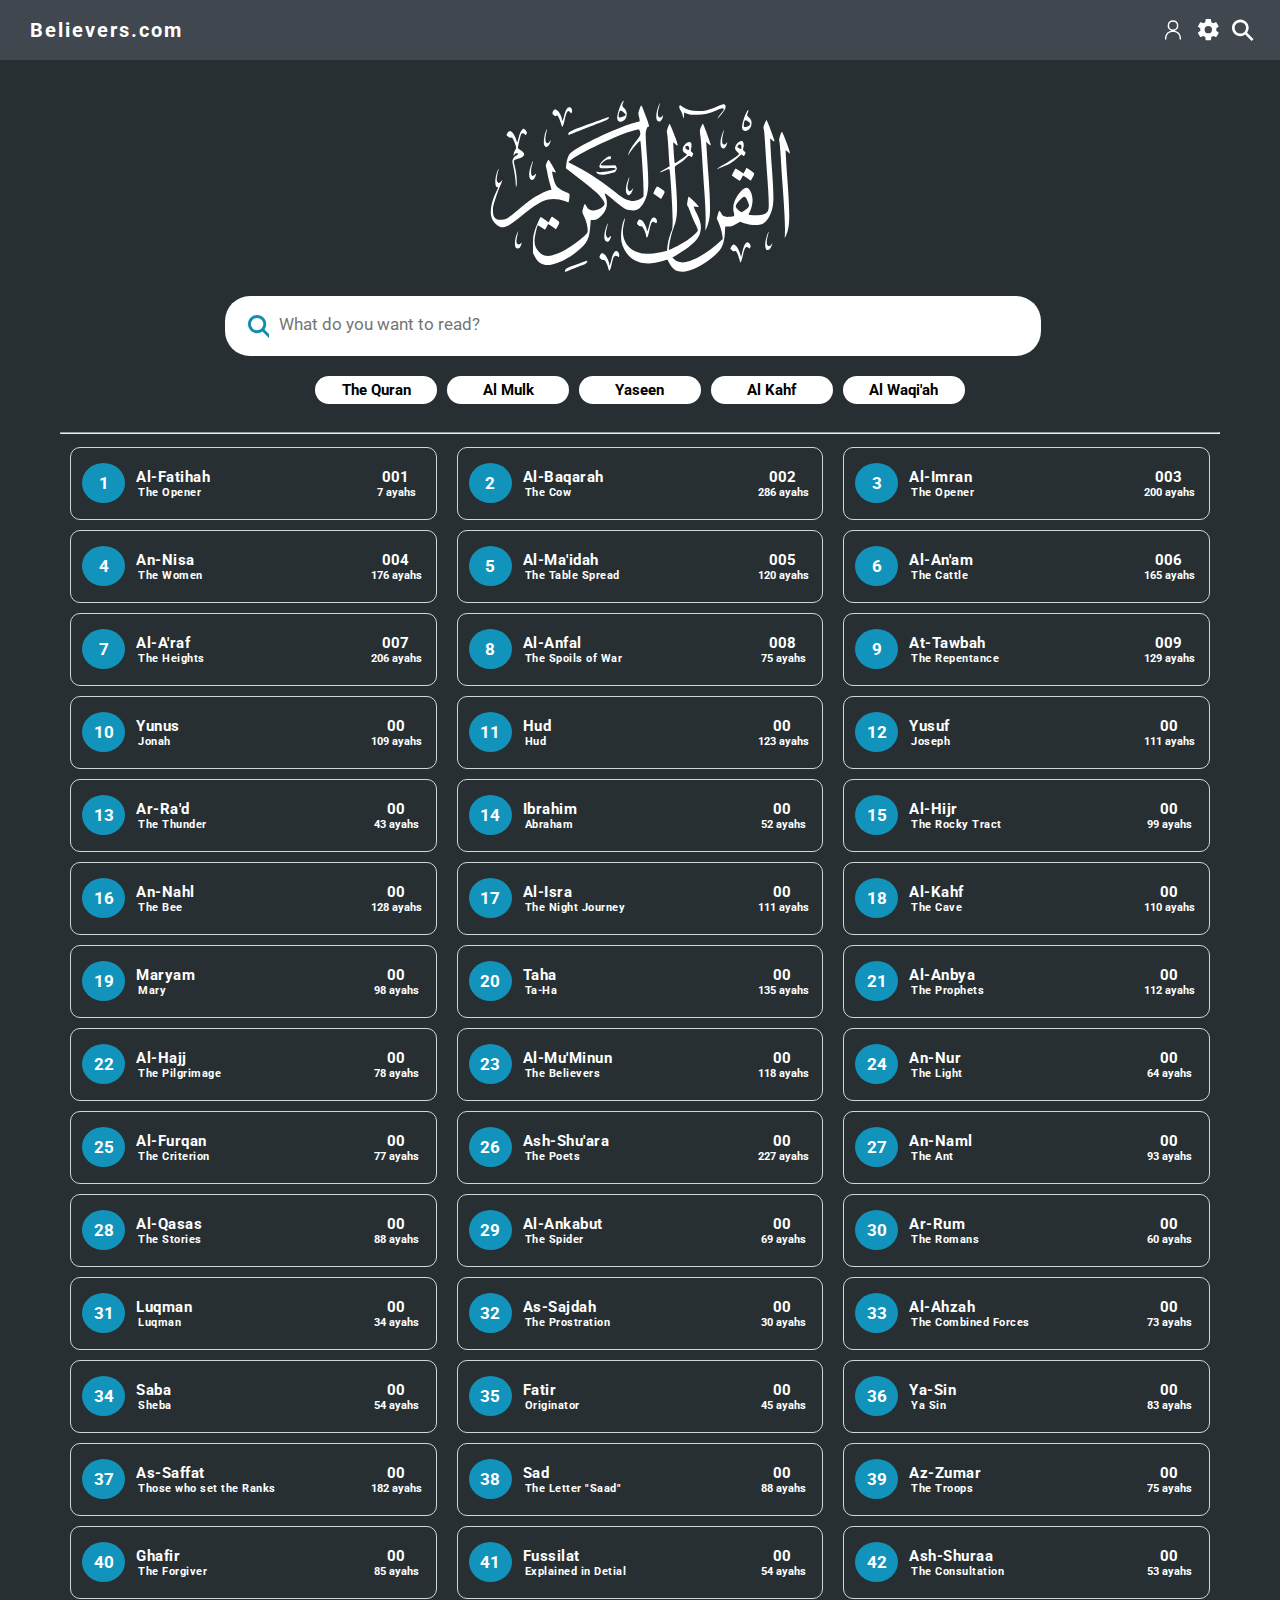
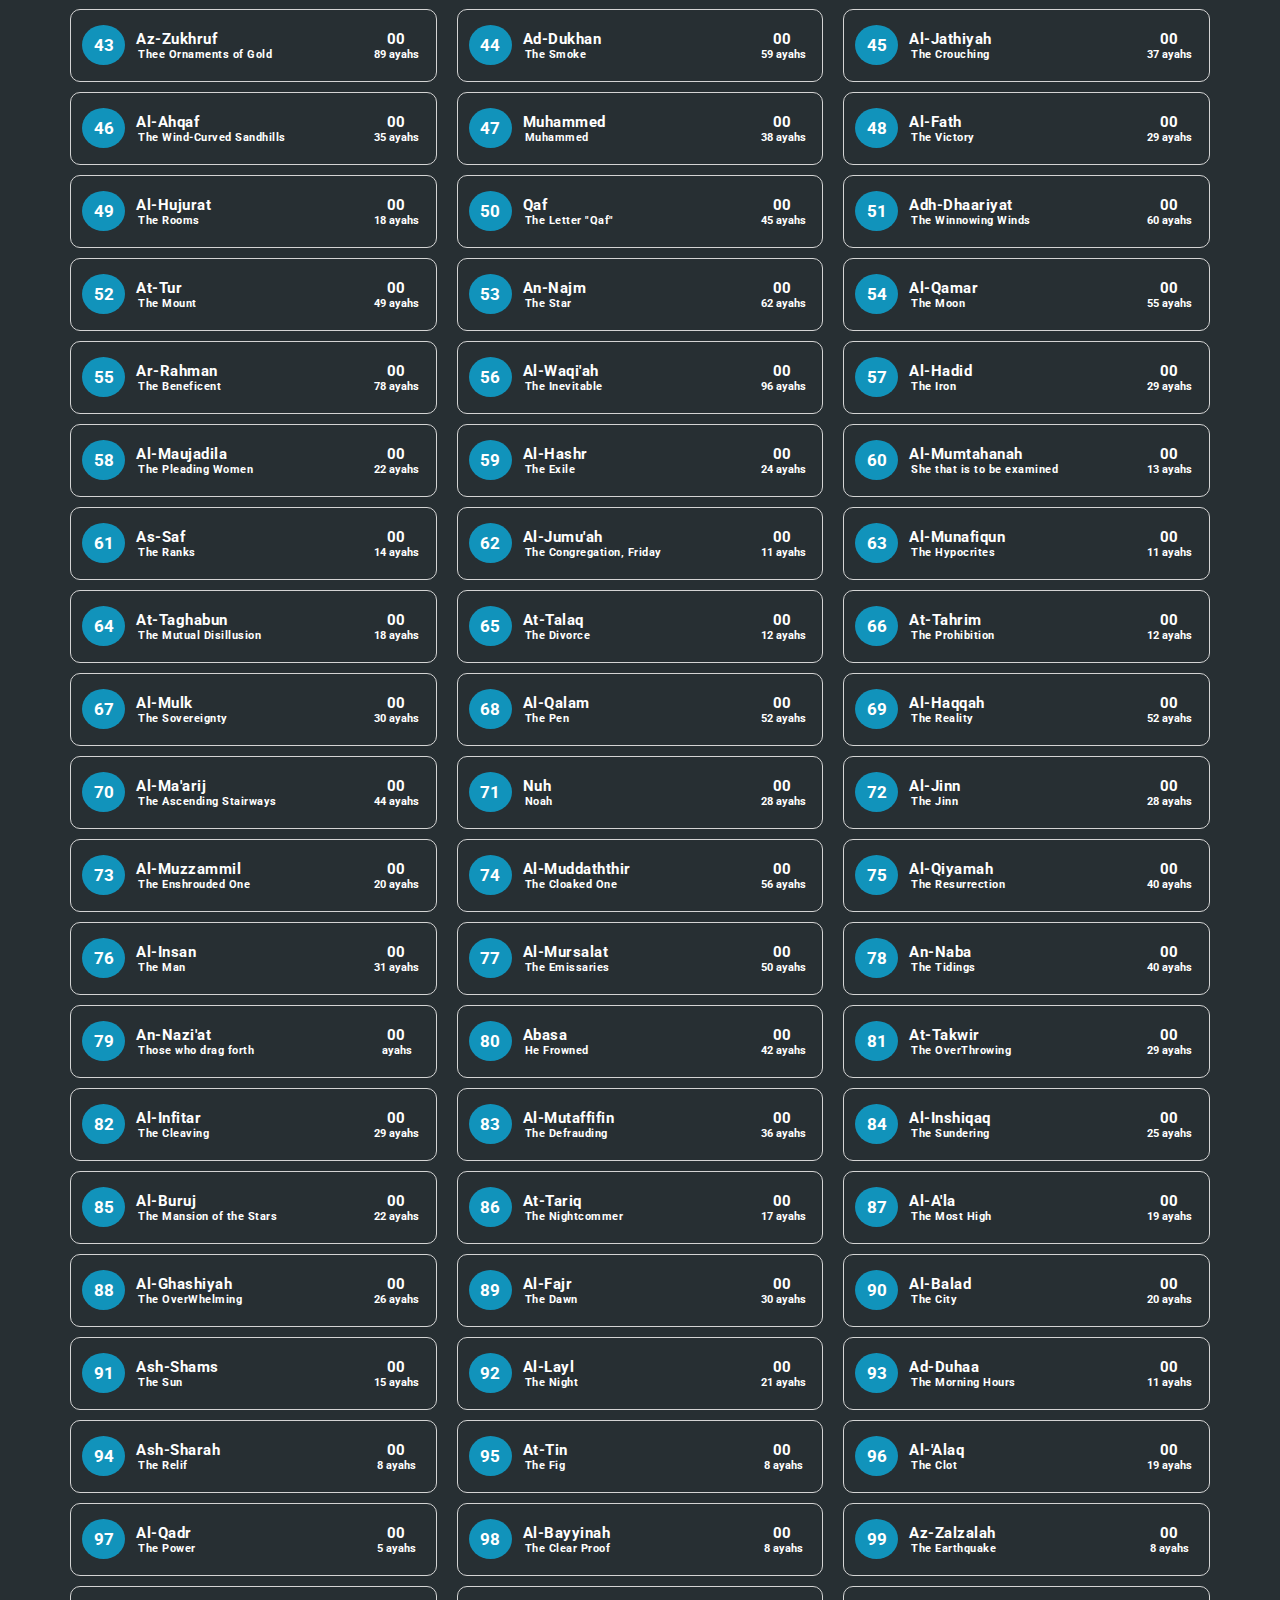
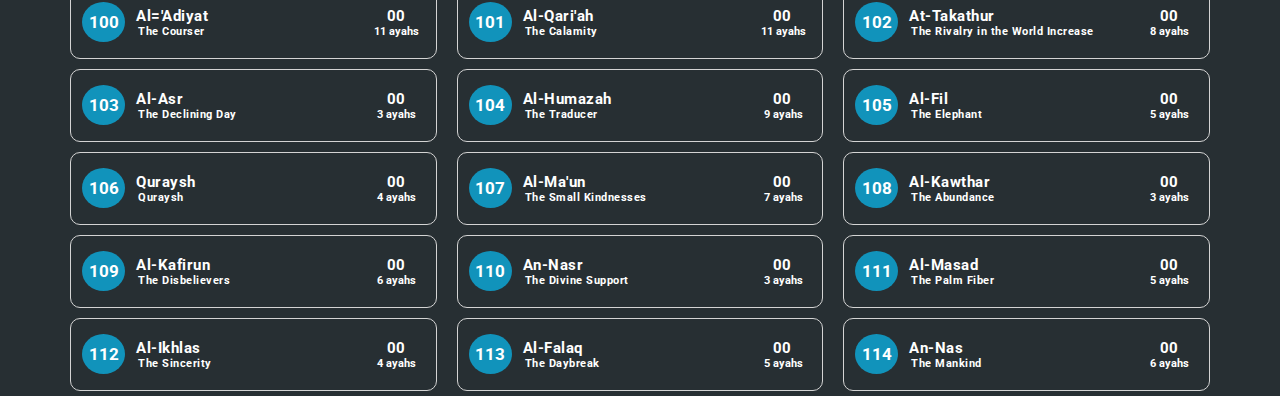
==== index.html @ 075e1e89 "as" ====
<!DOCTYPE html>
<html lang="en">
<head>
    <meta charset="UTF-8">
    <meta name="viewport" content="width=device-width, initial-scale=1.0">
    <title>Quran</title>
    <link rel="preconnect" href="https://fonts.googleapis.com">
<link rel="preconnect" href="https://fonts.gstatic.com" crossorigin>
<link href="https://fonts.googleapis.com/css2?family=Roboto:wght@400;700;900&display=swap" rel="stylesheet">
    <link rel="stylesheet" href="/css/style.css">
    <link rel="stylesheet" href="/css/responsive.css">
    <link rel="stylesheet" href="/css/hover.css">
</head>
<body>
    <div>
        <head>
            <div class="header-main">
                <div class="header-logo">
                    Believers.com
                </div>
                <div class="header-icons">   
                    <svg width="22" height="22" viewBox="0 0 15 15" fill="none" xmlns="http://www.w3.org/2000/svg"><path d="M7.5.875a3.625 3.625 0 0 0-1.006 7.109c-1.194.145-2.218.567-2.99 1.328-.982.967-1.479 2.408-1.479 4.288a.475.475 0 1 0 .95 0c0-1.72.453-2.88 1.196-3.612.744-.733 1.856-1.113 3.329-1.113s2.585.38 3.33 1.113c.742.733 1.195 1.892 1.195 3.612a.475.475 0 1 0 .95 0c0-1.88-.497-3.32-1.48-4.288-.77-.76-1.795-1.183-2.989-1.328A3.627 3.627 0 0 0 7.5.875ZM4.825 4.5a2.675 2.675 0 1 1 5.35 0 2.675 2.675 0 0 1-5.35 0Z" fill="currentColor" fill-rule="evenodd" clip-rule="evenodd"></path></svg>

                    <svg width="22" height="22" viewBox="0 0 24 24" fill="currentColor" xmlns="http://www.w3.org/2000/svg"><path d="M12.32 7.582a4.044 4.044 0 1 0 4.044 4.043 4.056 4.056 0 0 0-4.043-4.043Zm8.73 4.043c-.002.378-.03.755-.082 1.13l2.46 1.926a.586.586 0 0 1 .134.747l-2.328 4.02a.588.588 0 0 1-.715.248l-2.894-1.162a8.923 8.923 0 0 1-1.962 1.146l-.433 3.072a.603.603 0 0 1-.581.498H9.993a.607.607 0 0 1-.582-.482l-.433-3.072a8.556 8.556 0 0 1-1.962-1.147l-2.893 1.163a.589.589 0 0 1-.715-.249L1.08 15.445a.586.586 0 0 1 .133-.748l2.46-1.926a8.823 8.823 0 0 1-.082-1.146c.002-.378.03-.755.083-1.13L1.213 8.57a.586.586 0 0 1-.133-.747l2.328-4.02a.588.588 0 0 1 .715-.248l2.893 1.162A8.924 8.924 0 0 1 8.978 3.57L9.411.498A.603.603 0 0 1 9.993 0h4.656a.607.607 0 0 1 .582.482l.432 3.072A8.557 8.557 0 0 1 17.628 4.7l2.89-1.163a.588.588 0 0 1 .716.249l2.328 4.019a.586.586 0 0 1-.133.747l-2.461 1.927c.052.38.08.762.083 1.145Z"></path></svg>

                   

                    <svg width="22" height="23" viewBox="0 0 24 24" fill="currentColor" xmlns="http://www.w3.org/2000/svg"><path d="m23.5 21.466-7.01-7.01a9.066 9.066 0 0 0 1.736-5.343C18.226 4.088 14.138 0 9.113 0 4.088 0 0 4.088 0 9.113c0 5.025 4.088 9.113 9.113 9.113a9.066 9.066 0 0 0 5.343-1.735l7.01 7.009 2.034-2.034ZM9.113 15.348a6.236 6.236 0 1 1 6.235-6.235 6.243 6.243 0 0 1-6.235 6.235Z"></path></svg>
                    <img src="/assets/settings.png" alt="">
                    <img src="/assets/globe.png" alt="">
                </div>
            </div>
        </head>
        <main class="logo">
            <div>
                <svg class="logo-image" xmlns="http://www.w3.org/2000/svg" viewBox="0 0 513 294">
                    <path d="M128 293.2c0-.6.5-2.2 1.1-3.4.8-1.9 4.4-3.6 18.7-8.6 9.7-3.4 18-6.2 18.4-6.2.4 0 .3 1.1-.4 2.5-.7 1.6-2.7 3-6 4.1-3.9 1.3-21.2 8.1-30.5 12.1-.7.3-1.3 0-1.3-.5zm194.1-.2c-6-1.4-11.3-6.1-14.9-13-1.9-3.6-3.5-6.6-3.7-6.8-.2-.2-3.9.8-8.4 2.2-24.1 7.6-44.5 4.5-57.4-8.7-5.9-6-11.1-15.6-12.8-23.8-2.1-9.9.5-31.6 4.7-38.9l1.5-2.5-.5 3c-.3 1.7-1.3 6.4-2.2 10.5-4.6 21.4 5.3 39.1 25.7 46 5.6 1.9 8 2.2 18.9 1.8 8.8-.3 15.1-1.2 21.1-2.8l8.6-2.3.7-6.7c.6-7.2 4.6-22.2 7.2-27.2 1.2-2.3 1.6-6.7 1.7-18.7.2-16-4.1-84.2-5.4-86.2-.5-.8-3-.2-8.4 2-4.2 1.8-7.9 3-8.2 2.8-.2-.3 3.5-2.7 8.2-5.3l8.7-4.9-.6-6.5c-.3-3.6-1-15-1.6-25.5-.6-10.4-1.5-21.1-2.1-23.6-.9-3.8-.7-5.4 1.2-10.5 1.2-3.2 2.5-6.3 2.9-6.7.7-.8 12.6 29 13.7 34.4.7 3.8-.8 3.7-4.2-.2-1.4-1.7-2.8-3-3-2.8-.7.8 1.9 35.9 2.7 35.9 1.3 0 11.6-6.7 16.6-10.8l4.3-3.5-3-2.5c-4.5-3.5-5.4-5.6-4.1-9.7 1.4-4.2 7.2-9.5 10.6-9.5 3.7 0 4.9 3.5 3.5 10.1-1.2 5.2-1.1 5.5 1.3 7.4 2.4 1.9 2.4 2.1.9 5.2s-1.6 3.2-3.9 1.6c-2.3-1.5-2.6-1.4-8.3 4-3.3 3-8.7 7.1-12 9.2-3.6 2.1-6.1 4.3-6.1 5.3 0 .9.9 13.9 2 28.7 3.2 44.3 2.5 58.8-3.5 73.8-3.3 8.5-7.1 23.4-8 32l-.7 6.9 2.4-.7c4.4-1.4 20.3-9.7 27.1-14.3 7.3-4.8 18.1-14.3 19.8-17.3.7-1.4-.2-4.1-4-11.7-2.7-5.4-6.4-14.1-8.2-19.3-1.8-5.2-3.9-10.2-4.8-11.2-1.3-1.5-1.3-2.8-.3-8.9.7-4 1.5-7.4 1.8-7.7.6-.6 17.4 16 17.4 17.3 0 .5-2 .6-4.4.3l-4.5-.6 1.6 3.7c.8 2 3 6.7 4.8 10.3 7 13.9 7.9 23.3 3.4 35.4-3.4 9.1-19.5 23-39.2 33.9l-6.9 3.8 2.8 2.9c5.9 6.1 15.2 7.3 27.1 3.3 13.8-4.6 36.2-18.8 48.8-30.7l7.5-7.2-.6-5c-.8-7.1-3.1-14.9-6.6-22.9l-3-6.9 1.7-6.4c1-3.5 2.1-6.6 2.6-6.8.4-.3 1.7 1.2 2.9 3.5 3.1 6.1 5.7 7.4 14.1 6.8 3.9-.3 7.5-1 8.1-1.6.6-.6.6-2.2-.1-4.8-2.9-10.3-.4-21 7.4-31.8 5.3-7.4 10.3-11.6 14-11.6 5.3 0 10.5 10.7 10.5 21.6 0 6.5-2.2 15.4-4.9 19.9-1.1 2-1.9 4.1-1.6 4.6.4.5 5.4.9 11.3.9 11.5 0 16.8-1.5 20.7-6 3.1-3.4 3-12.6-.4-61-1.7-23.9-3.5-51.2-4-60.6-.4-9.3-1.3-17.9-1.9-19.1-.7-1.3-.8-3.1-.3-4.9 1.5-5 4.3-11.4 5-11.4.7 0 10.4 25 12.7 32.7 1.5 5 .5 5.5-3.3 1.7-1.4-1.4-2.8-2.3-3.1-1.9-.3.3.9 21.8 2.7 47.8 3.5 49.4 3.6 60.7.6 72.2-3.6 13.7-10.1 23-18.1 26.1-5.8 2.2-20 1.3-29.8-2l-6.9-2.4-7.6 4.1c-6 3.3-8.6 4.1-12.7 4.1h-5.1l-.6 10.1c-1.2 19.1-4.7 27.6-15.7 37.7-14.1 13-33.1 24.4-46.8 27.9-7.9 2-11.6 2.2-17.1.9zM434 189.9c5.1-3 9-7 9-9 0-3.1-3.9-12.5-5.9-14.3-2.5-2.3-4.4-1.3-11 5.9-6 6.7-7 9.4-4.4 12.8 1.7 2.3 7.2 6.7 8.3 6.7.3 0 2.1-1 4-2.1zM340.8 83.4c.4-3-2.1-5.8-4.6-5-2.8.9-2.8 4.1 0 6 2.7 1.9 4.2 1.6 4.6-1zM202.3 288.1c-.6-2.7-2.2-7-3.5-9.7-2-4.2-2.7-4.9-4.9-4.6-1.7.1-3.3-.6-4.9-2.3-2.3-2.5-2.3-2.6-.7-6 2.1-4.4 4.5-4.5 8.6-.5 3 3.1 7.1 12.3 7.1 16.2 0 4.1 1.6.4 3.4-7.7 1.9-8.3 4.6-13.9 7.1-14.9 3.3-1.2 6.5 2 6.5 6.7 0 3.3-1 4-3.1 2.1-2.3-2.1-5.1-1.4-6.6 1.6-.6 1.4-2.1 6.8-3.2 12-2.6 11.9-4.2 13.8-5.8 7.1z"></path><path d="M93 281.9c-7.1-1.4-12-5.5-16-13.3l-3.5-6.9v-14.1c0-11.6.5-15.5 2.3-22 2.1-7.3 9.9-25.6 10.9-25.6.8 0 11.3 7.2 11.9 8.1 1.1 1.8 2.2.8 4.3-4.1 1.4-3.3 2.6-4.8 3.4-4.4.7.4 3.8 2.5 7 4.6 6.5 4.4 6.5 4.7 2 12.5l-2.5 4.2-6.6-4.4-6.7-4.5-1.3 2.8c-.8 1.5-2 3.7-2.8 4.9l-1.4 2.2-5.7-3.9c-3.1-2.2-6-4-6.4-4-1 0-4.9 16.7-5.6 24.4-.8 8.7 1.6 15.4 7.6 21.6 7.9 8.2 17.3 8.7 33.8 1.8 12.6-5.2 33.4-19.2 44.1-29.6 4.9-4.7 5.2-5.4 5.2-9.9 0-6.3-2.3-15.2-6-23.2-1.7-3.5-3-7-3-7.7 0-2.6 3.3-13.4 4.1-13.4.4 0 1.8 1.9 3.1 4.2 2.8 5.1 5.8 6.8 11.8 6.8 8 0 19-6.7 19-11.5 0-3.1-5.1-10.6-11.7-17.2-3.2-3.2-16.8-14.3-30.2-24.7l-24.3-18.9.6-6c.9-8.4 3.6-16.4 6.5-19.4 10.5-10.4 67.3-38.4 101.6-49.9 7.2-2.4 14-4.4 15.3-4.4 2.6 0 2.8-1.4.8-8.9-1.3-4.9-1.2-5.9.4-10.7 1.1-3 2.3-6.2 2.9-7.1 1.1-2.1 1.5-1.5 9.2 19.1 5.1 13.4 5.9 17.2 3.5 16.3-1.1-.4-1.9 1-3.2 5-1.7 5.4-1.7 6.8 1.1 46.6 2.9 42.7 2.9 53 0 64.2-3.5 13.3-11 24.2-18.2 26.6-4.7 1.5-14 .5-19.7-2.2-2.5-1.1-8-5.1-12.2-8.7-15.9-13.8-22.4-18.7-22.4-16.9 0 .1.9 2.6 2 5.5 4 10.6 1.9 21.7-5.6 30.1-6.1 6.8-10.5 9.4-15.8 9.3l-4.3-.1-.7 9c-1.5 20.3-4.3 27.8-14.1 37.3-20.6 20.1-48.9 33.5-64.5 30.5zm158.6-110.4c2.7-.8 6.3-2.6 7.9-3.9l3-2.4v-14.4c-.1-15.6-4.4-79.8-5.5-81.1-1-1.2-15.7 16.1-19.4 22.8l-1.6 3 .6-3c1.1-5 7.4-15.6 14.1-23.4 6.6-7.8 7.5-10.7 5.3-16.5-.8-2.2-1.3-2.4-4.7-1.9-19.3 2.8-90.8 35.5-113 51.7-2.3 1.7-4.2 3.3-4.3 3.6 0 .3 2.6 1.8 5.8 3.4 22 10.7 48 27.3 69.7 44.6 16.4 13.1 20.2 15.4 27.5 17.4 7.1 1.9 8.6 1.9 14.6.1z"></path><path d="M234.7 161.5c-3.6-3.5-3.1-13.1 1.3-24.8 1.2-3.2 2.3-5.7 2.5-5.5.1.2-.7 4-1.8 8.6-1.5 6.3-1.8 9.2-1.1 12 1.2 4.8 4 5.4 7.1 1.6l2.3-2.9-1 3.5c-1.2 4.2-4.2 8.4-6.2 8.8-.9.2-2.3-.4-3.1-1.3zm-49.8-35c-1.5-.8-2.9-2.1-3.2-2.8-.4-1.2.2-1.3 3.1-.6 5.5 1.3 30.2-2.9 30.2-5.1 0-1.7-4.5-2.2-14.1-1.5-11.4.8-13.9.3-13.9-2.8 0-5.8 12.1-17.7 18-17.7 1.7 0 2.1.5 1.8 2.8-.3 2.3-.7 2.7-3 2.4-2.8-.3-9.5 3.5-13.2 7.7-2.6 2.9-1.2 3.3 12.4 2.9l11.4-.3 1.5 2.7c1.4 2.4 1.4 3-.1 6-1.5 3.2-2.2 3.6-10.5 5.6-10.2 2.5-16.7 2.7-20.4.7zm242.7 150.4c-.2-.8-.9-3.4-1.6-5.9-.7-2.5-2.1-6.4-3.2-8.8-1.8-3.8-2.4-4.2-4.7-3.7-2 .4-3.3 0-5-1.9l-2.3-2.5 1.9-3.3c1-1.8 2.7-3.4 3.7-3.6 3.1-.6 8.4 6.3 10.8 14.1l2.2 7.2 1.3-5.5c2.6-11.1 4.3-15.7 6.7-17.9 2-1.9 2.8-2.1 4.5-1.2 2.9 1.6 4.3 4.6 3.5 7.6-.7 2.9-1.6 3.1-3.4 1a4 4 0 0 0-3.4-1.3c-2.3.3-3.9 4.6-7 18.3-1.7 7.1-3.2 10-4 7.4zm45.6-20.7c-2.3-1.5-3.2-7.3-2.2-13.9 1-5.8 4.8-17.9 5.5-17.1.1.2-.6 4-1.8 8.4-2.3 9.6-1.8 14.9 1.5 16 1.7.5 2.7 0 4.5-2.2l2.3-2.9-1 3.5c-1.8 6.5-5.7 10.1-8.8 8.2zm-428.9-3.4c-3.1-3.9-1.9-16.9 2.3-25.3 1.3-2.7 2.2-4.1 1.8-3-.3 1.1-1.3 5.4-2.2 9.6-1.3 6.1-1.4 8.2-.4 10.3 1.3 3 3.7 3.3 6.5.9 2-1.8 2-1.7 1.3 1.2-1.1 4.7-3.4 7.5-6 7.5-1.3 0-2.8-.6-3.3-1.2zm154-11.3c-2.7-1.9-3.5-6.7-2.3-14 .9-5.3 4.8-17 5.5-16.3.2.2-.5 3.5-1.5 7.3-2.4 9.1-2.4 12.7-.1 15.6l1.9 2.4 2.6-2.4c2.9-2.7 3.3-1.7 1.2 3.4-1.9 4.4-4.6 5.9-7.3 4zm306.1-16c.5-10.8-.5-30.5-4.4-84.5-1-15.1-2.4-36.3-3-47-.6-10.7-1.6-21-2.1-22.8-.9-2.6-.6-4.5 1.1-9.7 1.2-3.6 2.5-6.7 3-7 1.2-.7 14 32.5 14 36.4 0 1-1.2.3-3.5-1.9-1.9-1.8-3.7-3.1-3.9-2.9-.3.3 1.1 23 3 50.4 4.7 66.4 4.3 80.8-2.6 95.7l-2 4.3.4-11zm-237.6 5.7c-.3-2.1-1.9-6.5-3.4-9.8-2.5-5.1-3.2-5.9-5.5-5.6-1.6.1-3.3-.6-4.8-2.2-2.1-2.3-2.2-2.5-.7-5.4 2.1-4.2 3.1-4.5 6.5-2.8 3.2 1.7 9.1 12.2 9.1 16.2 0 5.4 1.8 2.6 3.9-6.1 2.5-10.3 5-14.5 8.6-14.5 3 0 5.7 4.2 4.9 7.5-.7 2.9-1.6 3.1-3.4 1-.7-.8-2.1-1.5-3.2-1.5-2.4 0-4.1 3.9-6.3 15-2.5 12.4-4.8 15.6-5.7 8.2zm101.9-22.7c.3-10.4-.3-26.1-2.1-51.5-1.4-20.1-3.3-48.2-4.1-62.5-.9-14.3-2-28.9-2.6-32.5-.6-3.6-1-7.4-1-8.5 0-3.1 4.3-13.7 5.2-12.8 1 1 10.3 25.3 12.2 32.1.9 2.8 1.3 5.2.9 5.2-.3 0-2.1-1.5-4-3.2l-3.5-3.3.7 12c.4 6.6 1.8 27.8 3.3 47 3.3 45 3.4 66.1.5 76.7-1.2 4.3-3 9.7-4.1 12l-1.9 4.3.5-15zm-352.1 8.1C11 214.5 5.3 208.5 2.9 202c-3.9-10.3-.7-28.5 8.1-45.9 3.5-7 3.5-7.1 1.5-7.1-2.3 0-3.5-3.4-3.5-9.8 0-5.8 2.9-17.2 5.1-20.2.9-1.2 1-1.1.4.5-2 6-3.5 15.8-2.7 18.8 1.1 4.3 4.2 4.7 7.2 1l2.2-2.8-.7 3c-.4 1.7-1.6 4.5-2.6 6.3-1.1 1.9-4.4 10.7-7.4 19.6C5.8 179.2 5 182.8 5 188.9c0 12.3 4.3 16.8 15 15.8 8-.7 12.1-3.1 26.7-15.8 7-6.1 16.6-13.8 21.3-17.2 10.1-7.4 27.4-16.4 33-17.3 2.2-.4 4-.9 4-1.3 0-.3-1.3-5.1-2.9-10.6-1.6-5.5-3.4-13.4-4-17.5-.7-4.1-1.7-8.7-2.2-10.1-.8-2.1-.6-3.7 1.1-7.8 1.3-2.8 2.5-5.1 2.9-5.1 1.1 0 13.4 21 12.8 21.7-.4.3-1.9.1-3.3-.6-1.5-.6-2.9-1-3.1-.7-.6.6 2.3 13.1 4.4 19.1.8 2.2 2.6 5.2 4.1 6.8 3.1 3.3 11.1 7.9 16.4 9.7 2.1.6 4.2 1.8 4.6 2.6.7 1.3-.5 13.1-1.4 14.2-.1.2-3.2-.8-6.8-2.2-8.8-3.5-19.9-4.4-28.3-2.3-12.8 3.3-22.4 9.3-46.7 28.9-21.9 17.7-27.6 20.4-36 17.4zm269.3-52.2-6.7-4.6 2.8-6.2c1.6-3.3 3.4-6 4-5.8.7.1 3.9 2.1 7.2 4.3 5 3.4 5.8 4.4 5.2 6.2-.6 1.9-5.3 10.7-5.7 10.7-.1 0-3.2-2.1-6.8-4.6z"></path><path d="M43.8 140.5c-.3-5.5-1.8-15.9-3.3-23.2-2.7-13-2.8-13.1-.9-17 1.2-2.4 3.2-4.4 5.7-5.6 4-2 4.1-3.7.2-3.7-1.4 0-2.9.9-3.5 2.1-.7 1.1-1.4 1.9-1.6 1.6-.9-.9 1.6-8.5 3.2-10.2 1.9-1.9 1.2-5.6-2.7-14.4-2.5-5.6-3.1-6.3-5.2-5.7-1.6.4-3.1-.2-5-2l-2.8-2.6 1.9-3.1c1-1.8 2.7-3.3 3.9-3.5 3.2-.5 8.7 6.7 10.8 13.9.9 3.4 1.9 5.9 2.1 5.6.3-.2 1.4-4.2 2.5-8.8C51 55.7 54.8 49 57.4 49c1.9 0 5.6 4.4 5.6 6.6 0 1-.5 2.6-1 3.4-.9 1.3-1.2 1.3-2.4-.2-1.4-1.9-5.1-2.4-6.1-.9-1.4 2.4-6.4 24.6-5.6 24.9 2.1.7 9.1 6.3 10 8 1.9 3.5-1.8 7.6-8.5 9.4-9.8 2.8-9.7 2.7-6.8 13.8 2.8 10.6 4.2 27.5 2.7 33-.8 3-1 2.2-1.5-6.5zm378.1-5.3c-1.9-1.5-4.6-3.4-6-4.3l-2.4-1.6 2.9-6.2c1.6-3.3 3.3-6.1 3.6-6.1.4 0 3.5 2 7.1 4.5l6.4 4.4 2.6-5 2.5-5 6.5 4.3c3.5 2.4 6.5 5 6.7 5.8.1.8-1.1 3.8-2.8 6.7l-3 5.2-6.6-4.5c-3.6-2.6-6.7-4.5-6.8-4.3-.2.2-1.3 2.3-2.5 4.7-1.2 2.3-2.7 4.2-3.4 4.1-.6 0-2.8-1.2-4.8-2.7zm-353.3-.4c-2.9-4.2-1.9-14.1 2.6-25.6 2.8-7.1 3.2-6.1.7 1.8-2.4 7.8-2.3 16.7.3 18.4 1.3.8 2.3.5 4.3-1.4 2.9-2.7 2.9-2.6 1.4 2.1-2.3 6.8-6.4 8.9-9.3 4.7zm319.9-17.5c.6-.6 6.4-4.2 13-8C413 102.5 426 93.5 426 92.2c0-.3-1.6-2-3.5-3.8-4.1-3.7-4.5-7-1.5-11.9 2.6-4.2 8.4-7.4 10.8-5.9 2 1.3 2.7 6.8 1.4 11.6-.8 2.9-.6 3.6 1.6 5.4 2.4 2 2.5 2.3 1.3 5.3-1.5 3.5-2.3 3.8-4.1 1.6-.7-.8-1.5-1.5-1.9-1.5-.4 0-3.4 2.6-6.7 5.8-3.3 3.1-8.5 7.2-11.6 9-7.8 4.6-25.9 11.9-23.3 9.5zM430 80.5c0-4-1.7-5.2-4.9-3.5-2.9 1.5-2.6 3.7.7 5.4 3.9 2.2 4.2 2 4.2-1.9zm-34.4.3c-2.9-4.1-1.6-15.8 2.8-26 2.4-5.6 2.6-4.6.5 2.3-1.9 6-2.5 14.2-1.3 17.3.9 2.3 5.1 2 6.4-.5 1.7-3.1 2.2-1.7.9 2.2-2.3 6.8-6.4 8.9-9.3 4.7zM94 79c-2-2-2.2-3-1.8-10.4.4-5.1 1.4-10.3 2.8-13.9 1.3-3.1 2.4-5.6 2.6-5.4.2.1-.4 3-1.2 6.2-2 7.5-2.2 14.8-.5 16.9 1.9 2.2 2.8 2 5.8-1.1l2.6-2.8-.8 2.5c-1.3 4.5-3 7.3-5.2 8.7-1.9 1.3-2.4 1.2-4.3-.7zm40-19.8c0-4.7 1.6-5.6 35.3-18 18.3-6.7 33.5-12.2 33.9-12.2.4 0 .3 1.1-.3 2.4-.8 1.8-4 3.4-13.7 7.1-10.2 3.8-48.5 18.9-53.9 21.2-.7.3-1.3 0-1.3-.5zm298.6-7.8c-.9-.8-1.6-2.9-1.6-4.7 0-4.6 2.9-15.4 6-22.3 3.8-8.6 7-10.2 3.5-1.8-1.4 3.5-1.4 3.5 2.5 7.4 4.2 4.2 4.8 6.3 3.9 12.9-1.1 7.8-9.9 13-14.3 8.5zm9.5-7.1c4-2.4 3.6-4.8-1.1-7.9-5-3.3-6.1-2.5-6.8 4.5-.4 5-.4 5.1 2.3 5.1 1.5 0 4-.8 5.6-1.7zm-320.9-4.6c-1.2-4-3.2-8.8-4.3-10.6-1.6-2.7-2.2-3.1-3.5-2.1-1.2 1-1.9.9-3.7-.6-3.5-3-3.6-3.5-1.9-7.1 2-4.1 4.8-4.3 8.5-.5 3 3.1 6.6 10.7 6.7 13.9 0 5.1 1.9 2.7 3.5-4.5 2.8-12.4 6-17.1 10.5-15.7 2.7.9 4.4 5.8 3 8.5l-1.2 2.2-1.9-2.1c-1.1-1.2-2.4-2.1-2.9-2.1-1.9 0-4.1 5-6 14-1.2 5.1-2.6 10.3-3.3 11.6-1.2 2.2-1.4 2-3.5-4.9zm98-4c-2.1-2.5-2.2-6.4-.3-14 2.5-9.5 6.8-19.4 8.8-20.1 1.1-.5 1.3-.2.8 1.1-2.9 7.2-2.9 7.3.3 10.6 5.3 5.7 6.1 8.8 4.1 16-1.6 5.9-10.6 10.1-13.7 6.4zm9.6-7.7c1.7-1.1 3.2-2.4 3.2-2.9 0-1.3-7.1-7.1-8.6-7.1-2.2 0-4.5 9.6-2.7 11.3 1.2 1.3 4.8.7 8.1-1.3zm57.3 7.6c-3-3.6-2.2-13.8 1.9-24.9 1.2-3.2 2.3-5.7 2.5-5.5.2.2-.5 3.5-1.6 7.3-2.1 7.8-2.4 12.7-.9 15.6 1.4 2.6 4.5 2.4 6.4-.3 1.4-1.9 1.6-2 1.6-.5 0 2.2-2.8 7.9-4.4 8.9-1.8 1.2-4.3.9-5.5-.6zm43.7-7.8c-.3-2.9-1.8-6.6-3.6-9.5-2.1-3.3-2.9-5.6-2.5-7.1.7-2.8 1.1-2.8 6 .8 6.7 4.9 14.2 7 25.2 7 12.1 0 19.9-1.9 32.4-7.6 5.9-2.7 11-4.4 12.5-4.2 2.3.3 2.7.8 3 4.1.3 3.9-1.6 7.1-10.9 17.7l-3 3.5 1.6-3.4c.9-1.8 3.5-5.3 5.7-7.7 4.2-4.5 4.5-7.4 1-7.4-1.1 0-4.9 1.3-8.5 3-13 5.9-23.1 8.3-35.2 8.3-8.9.1-12-.3-16.2-2l-5.3-2.1-.1 3.6c0 2.1-.4 4.6-.8 5.7-.6 1.5-.9.8-1.3-2.7z"></path>
                </svg><br>
            </div>
            
            <div class="search-box">
                <button class="search" >
                    <svg class="search-icon" width="24" height="24" viewBox="0 0 24 24" fill="currentColor" xmlns="http://www.w3.org/2000/svg"><path d="m23.5 21.466-7.01-7.01a9.066 9.066 0 0 0 1.736-5.343C18.226 4.088 14.138 0 9.113 0 4.088 0 0 4.088 0 9.113c0 5.025 4.088 9.113 9.113 9.113a9.066 9.066 0 0 0 5.343-1.735l7.01 7.009 2.034-2.034ZM9.113 15.348a6.236 6.236 0 1 1 6.235-6.235 6.243 6.243 0 0 1-6.235 6.235Z"></path></svg>
                </button>
                
                <input class="search-bar" type="search" placeholder=
                "  What do you want to read?">
            </div>
            <div class="display-names">
                <span>The Quran</span>
                <span>Al Mulk</span>
                <span>Yaseen</span>
                <span>Al Kahf</span>
                <span>Al Waqi'ah</span>
            </div>

            <section>
                <hr>
                <div class="container">
                </div>
            </section>
        </main>
    </div>
    <script src="/data/namesofsurah.js"></script>
    <script src="/javascript/main.js"></script>
</body>
</html>
---- css/style.css ----
*{
    font-family: roboto;
}

body{
    background-color: #272f33;
    margin: 0px 100px;
}

.header-main{
    background-color: rgb(64, 71, 78);
    position: fixed;
    display: flex;
    flex-direction: row;
    align-items: center;
    top: 0px;
    left: 0px;
    width: 100%;
    height: 60px;
    z-index: 100;
    color: white;
    opacity: 0.8;
}

.header-logo{
    flex: 1;
    margin-left: 30px;
    font-size: 20px;
    font-weight: bold;
    letter-spacing: 2px;
    display: block;
}


.header-icons{
    width: 50px;
    flex: 1;
    display: flex;
    justify-content: end;
    gap: 13px;
}



.logo{
    margin-top: 40px;
    height: 380px;
    display: flex;
    text-align: center;
    flex-direction: column;
    gap: 20px;

}

.logo-image{
    width: 300px;
    flex: 1;
    padding-top: 60px;
    fill: white;
}

.search-box{
    display: flex;
    width: 95%;
}

.search-bar{
    height: 60px;
    width: 90%;
    border: none;
    border-top-right-radius: 25px;
    border-bottom-right-radius: 25px;
}

.search-bar::placeholder{
    font-size: 17px;
}

.search{
    height: 60px;
    border: none;
    margin-left: 5%;
    padding: 15px 0px 10px 20px;
    border-top-left-radius: 25px;
    border-bottom-left-radius: 25px;
    fill: rgb(182, 182, 182);
    background-color: #fff;
}

.search-icon{
    margin-left: 10%;
    fill: rgb(19, 141, 172);
    background-color: #ffffff;
}



.display-names{
    justify-content: center;
    margin: 0px 10%;
    display: grid;
    gap: 10px;
    grid-template-columns:1fr 1fr 1fr ;
    flex-wrap: nowrap;
    font-size: 15px;
    font-weight: bold;
}

.display-names span{
    background-color: white;
    padding: 5px 0px;
    border-radius: 25px;
    justify-content: center;
    text-align: center;
    align-items: center;
    transition: all 0.3s;
}

.container{
display: grid;
grid-template-columns: 1fr;
color: white;
font-family: roboto;
}

.container .item{
    display: grid;
    grid-template-columns: 45px 1fr 80px;
    align-items: center;
    justify-content: center;
    padding: 10px 10px;
    border-radius: 10px;
    border-color: rgb(212, 212, 212);
    border-style: solid;
    border-width: 1px;
    margin: 5px 10px;
    font-weight: bold;
    transition: all 0.s;
}

.sequence-ayahs{
    padding: 10px 5px;
    margin: 0px 2%;
    font-size: 17px;
    background-color: rgb(17, 147, 187);
    border-radius: 50%;
    color:white;
}

.surah-name-english{
    margin-left: 10px;
    display: flex;
    flex-direction: column;
    align-items: start;
    padding: 10px 0px;
    letter-spacing: 0.5px;
}

.heading{
    font-family:roboto;
    font-size: 15px;
    color: white;
}
.subtitle{
    font-size: 11px;
    margin-left: 2px;
    margin-top: 0px;
}

.surah-name-arabic{
    display: flex;
    flex-direction: column;
    padding: 10px 0px;
    margin-left: 20px;
}
---- css/responsive.css ----
@media (width >= 1000px){
    .display-names{
        grid-template-columns: 1fr 1fr 1fr 1fr 1fr;
        margin: 0px 22%;
    }

    .search-bar{
        width: 70%;
    }

    .search{
        margin: 0px 0px 0px 15% ;
    }

    .container{
        grid-template-columns: 1fr 1fr 1fr;
    }
    body{
        margin: 0px 60px;
    }
}


@media (651px <= width <= 1089px){
    .display-names{
        grid-template-columns: 1fr 1fr 1fr 1fr;
        margin: 0px 18%;
    }

    .search-bar{
        width: 80%;
    }

    .search{
        margin: 0px 0px 0px 10% ;
    }

    .container{
        grid-template-columns: 1fr 1fr;
    }
    body{
        margin: 0px 35px;
    }
}
@media (width <= 650px){
    .display-names{
        grid-template-columns: 1fr 1fr 1fr;
        margin: 0px 18%;
    }
    body{
        margin: 0px 20px;
    }

    .search-bar{
        width: 80%;
    }

    .search{
        margin: 0px 0px 0px 10% ;
    }

    .container{
        grid-template-columns: 1fr;
        margin: 0px 20px;
    }
}
---- css/hover.css ----
.container .item:hover{
    border-color: rgb(17, 147, 187);
    color: rgb(17, 147, 187);
    cursor: pointer;
}

.display-names span:hover{
    background-color:rgb(17, 147, 187); 
    color: white;
    cursor: pointer;
}

.logo-image:hover{
    fill: rgb(252, 52, 52);
    }

    .header-main:hover{
        opacity: 1;
    }

    .header-logo:hover, .header-icons{
        cursor: pointer;
    }
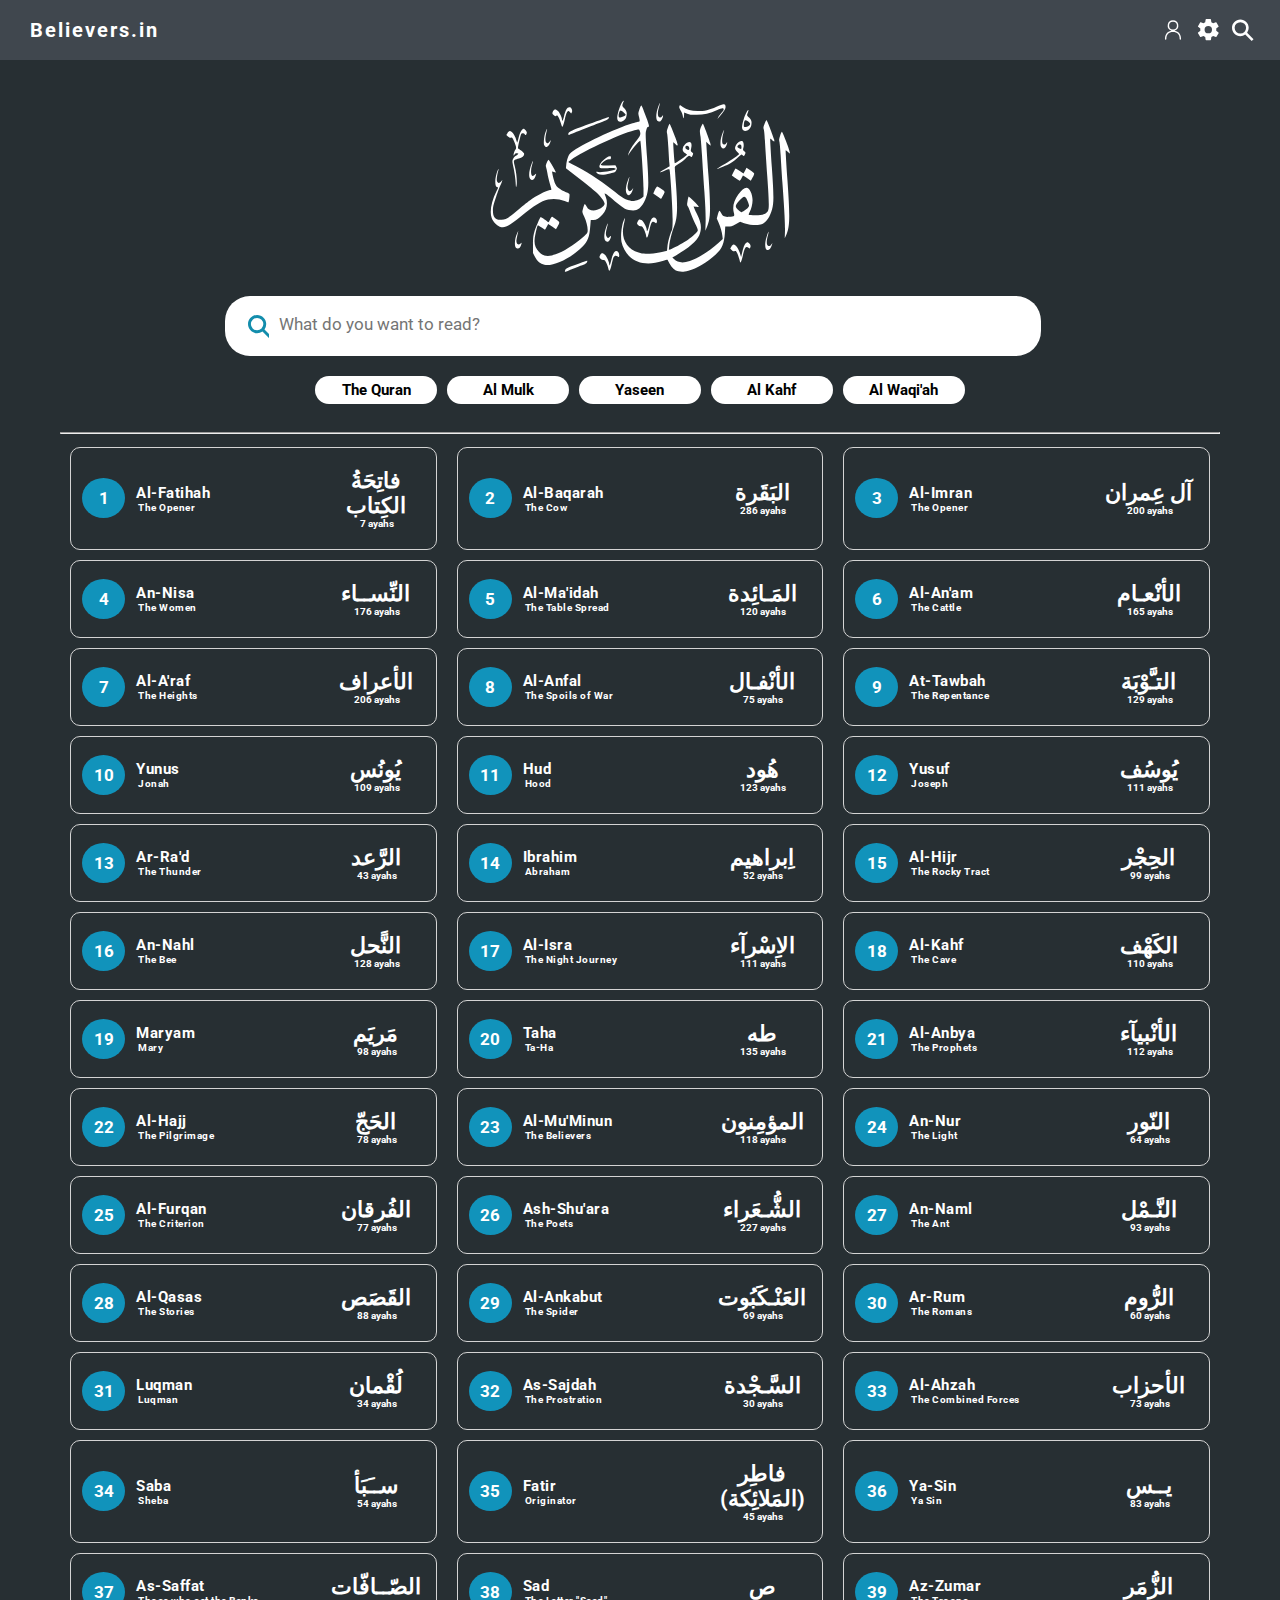
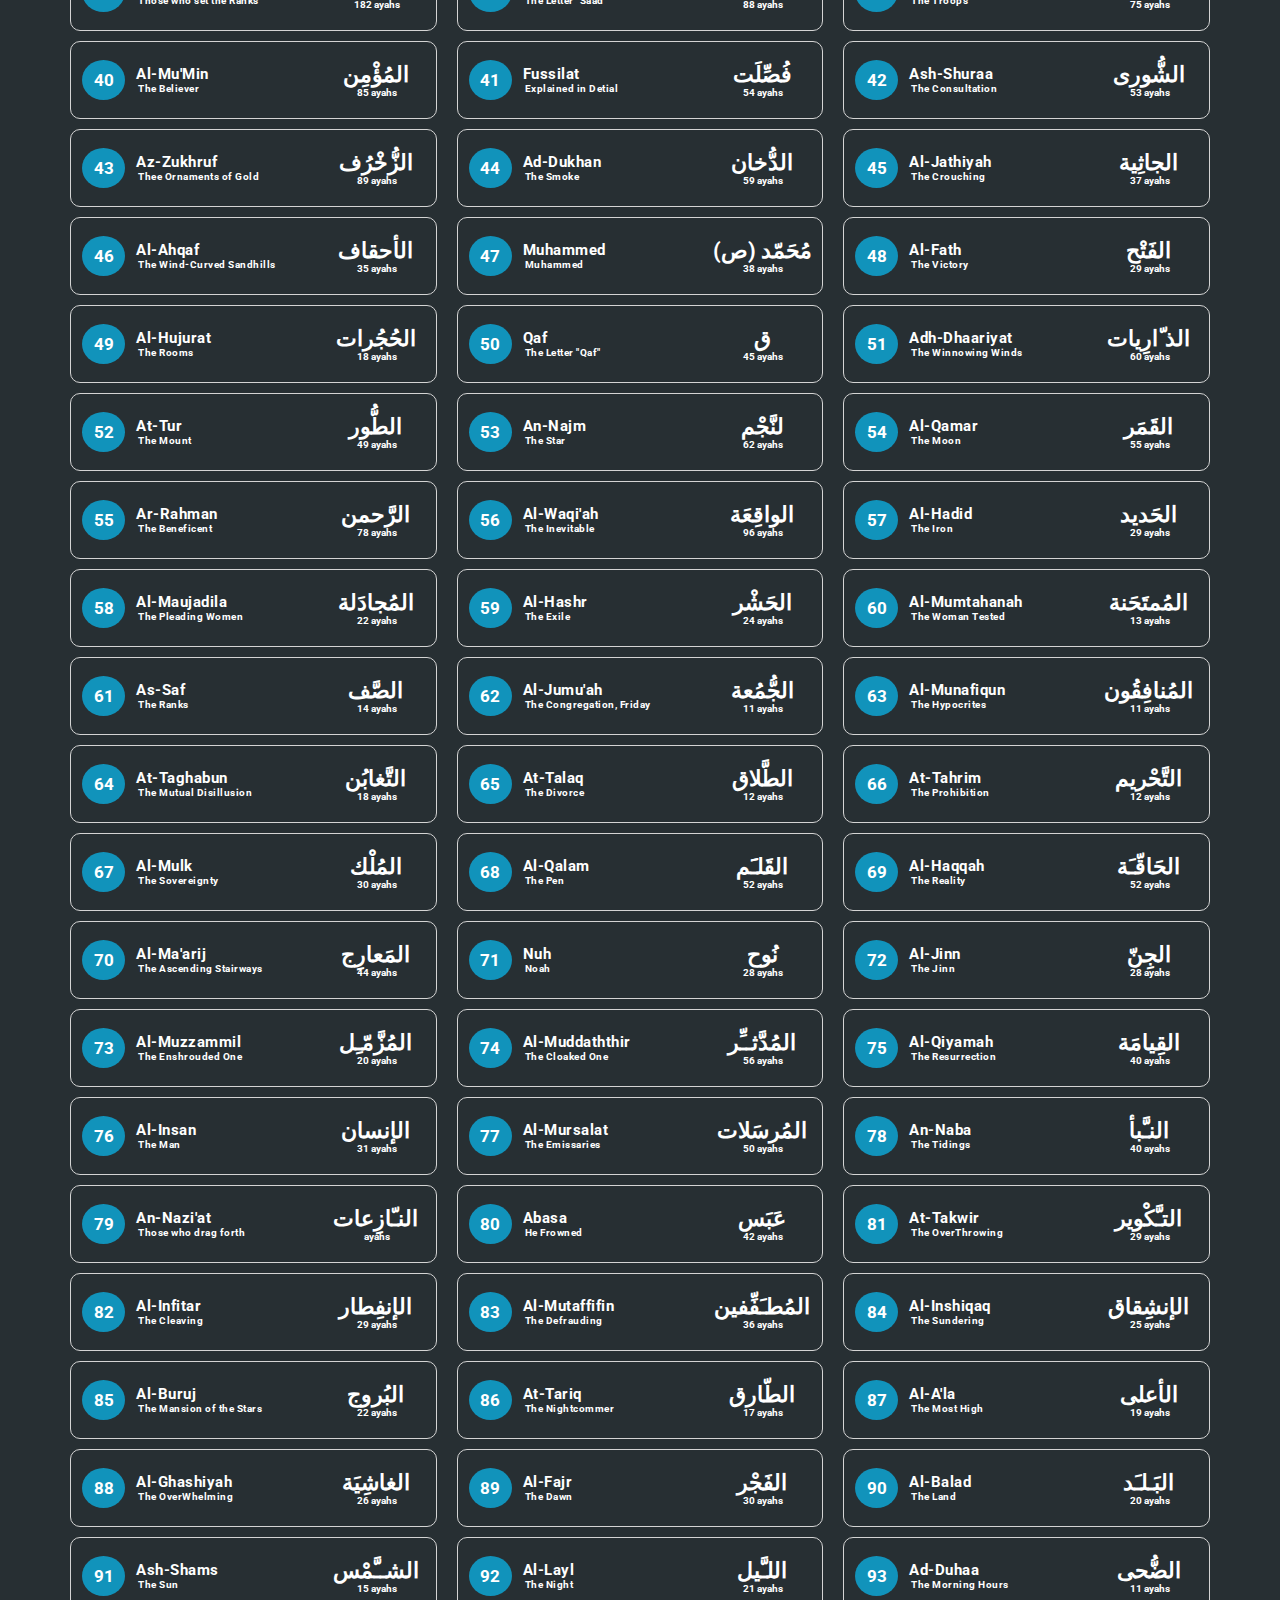
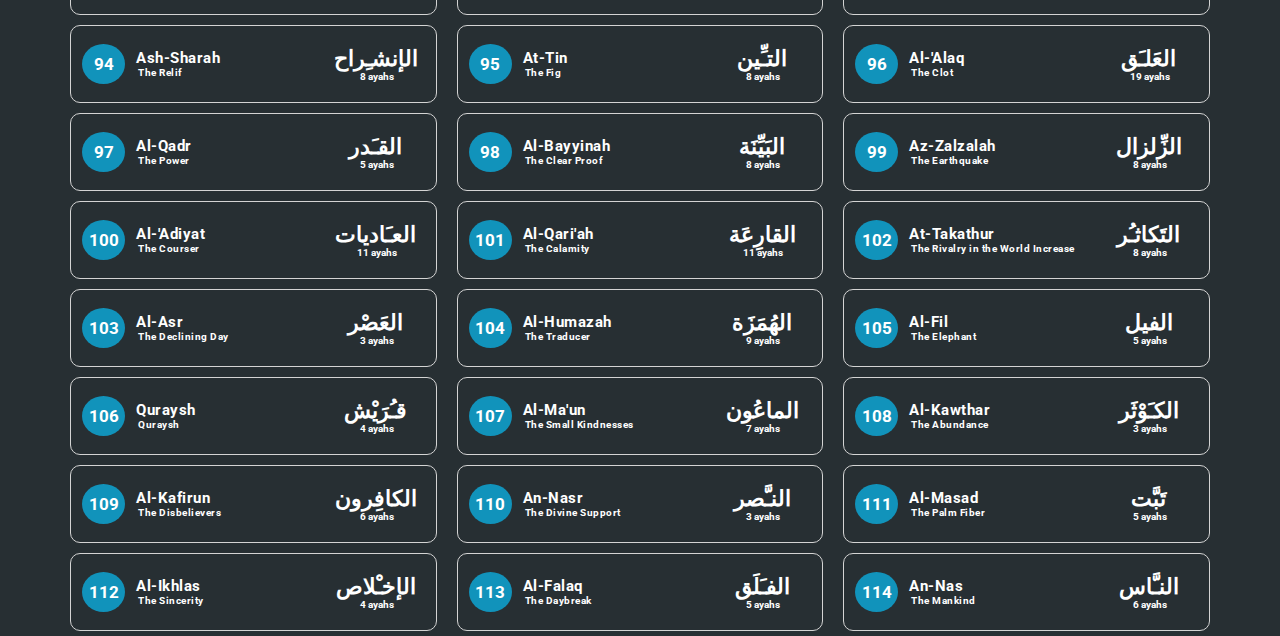
==== commit 59bbeea8: "f" ====
--- a/index.html
+++ b/index.html
@@ -16,7 +16,7 @@
         <head>
             <div class="header-main">
                 <div class="header-logo">
-                    Believers.com
+                    Believers.in
                 </div>
                 <div class="header-icons">   
                     <svg width="22" height="22" viewBox="0 0 15 15" fill="none" xmlns="http://www.w3.org/2000/svg"><path d="M7.5.875a3.625 3.625 0 0 0-1.006 7.109c-1.194.145-2.218.567-2.99 1.328-.982.967-1.479 2.408-1.479 4.288a.475.475 0 1 0 .95 0c0-1.72.453-2.88 1.196-3.612.744-.733 1.856-1.113 3.329-1.113s2.585.38 3.33 1.113c.742.733 1.195 1.892 1.195 3.612a.475.475 0 1 0 .95 0c0-1.88-.497-3.32-1.48-4.288-.77-.76-1.795-1.183-2.989-1.328A3.627 3.627 0 0 0 7.5.875ZM4.825 4.5a2.675 2.675 0 1 1 5.35 0 2.675 2.675 0 0 1-5.35 0Z" fill="currentColor" fill-rule="evenodd" clip-rule="evenodd"></path></svg>
--- a/css/style.css
+++ b/css/style.css
@@ -19,7 +19,6 @@
     height: 60px;
     z-index: 100;
     color: white;
-    opacity: 0.8;
 }
 
 .header-logo{
@@ -55,7 +54,7 @@
 .logo-image{
     width: 300px;
     flex: 1;
-    padding-top: 60px;
+    margin-top: 60px;
     fill: white;
 }
 
@@ -125,7 +124,7 @@
 
 .container .item{
     display: grid;
-    grid-template-columns: 45px 1fr 80px;
+    grid-template-columns: 45px 1fr 120px;
     align-items: center;
     justify-content: center;
     padding: 10px 10px;
@@ -156,13 +155,19 @@
     letter-spacing: 0.5px;
 }
 
-.heading{
+.heading, .heading-arabic{
     font-family:roboto;
     font-size: 15px;
     color: white;
 }
+.heading-arabic{
+    font-size: 22px;
+    font-weight: none;
+    letter-spacing: 1px;
+}
+
 .subtitle{
-    font-size: 11px;
+    font-size: 10px;
     margin-left: 2px;
     margin-top: 0px;
 }
--- a/css/responsive.css
+++ b/css/responsive.css
@@ -42,11 +42,15 @@
         margin: 0px 35px;
     }
 }
-@media (width <= 650px){
+@media (375px <= width <= 650px){
     .display-names{
         grid-template-columns: 1fr 1fr 1fr;
-        margin: 0px 18%;
+        margin: 0px 18px;
     }
+    .logo-image{
+        width: 250px;
+    }
+
     body{
         margin: 0px 20px;
     }
@@ -61,6 +65,31 @@
 
     .container{
         grid-template-columns: 1fr;
-        margin: 0px 20px;
+    }
+}
+
+@media (width <= 375px){
+    .display-names{
+        grid-template-columns: 1fr 1fr ;
+        margin: 0px 40px;
+    }
+    body{
+        margin: 0px 5px;
+    }
+
+    .search-bar{
+        width: 80%;
+    }
+
+    .search{
+        margin: 0px 0px 0px 10% ;
+    }
+
+    .container{
+        grid-template-columns: 1fr;
+    }
+
+    .logo-image{
+        width: 220px;
     }
 }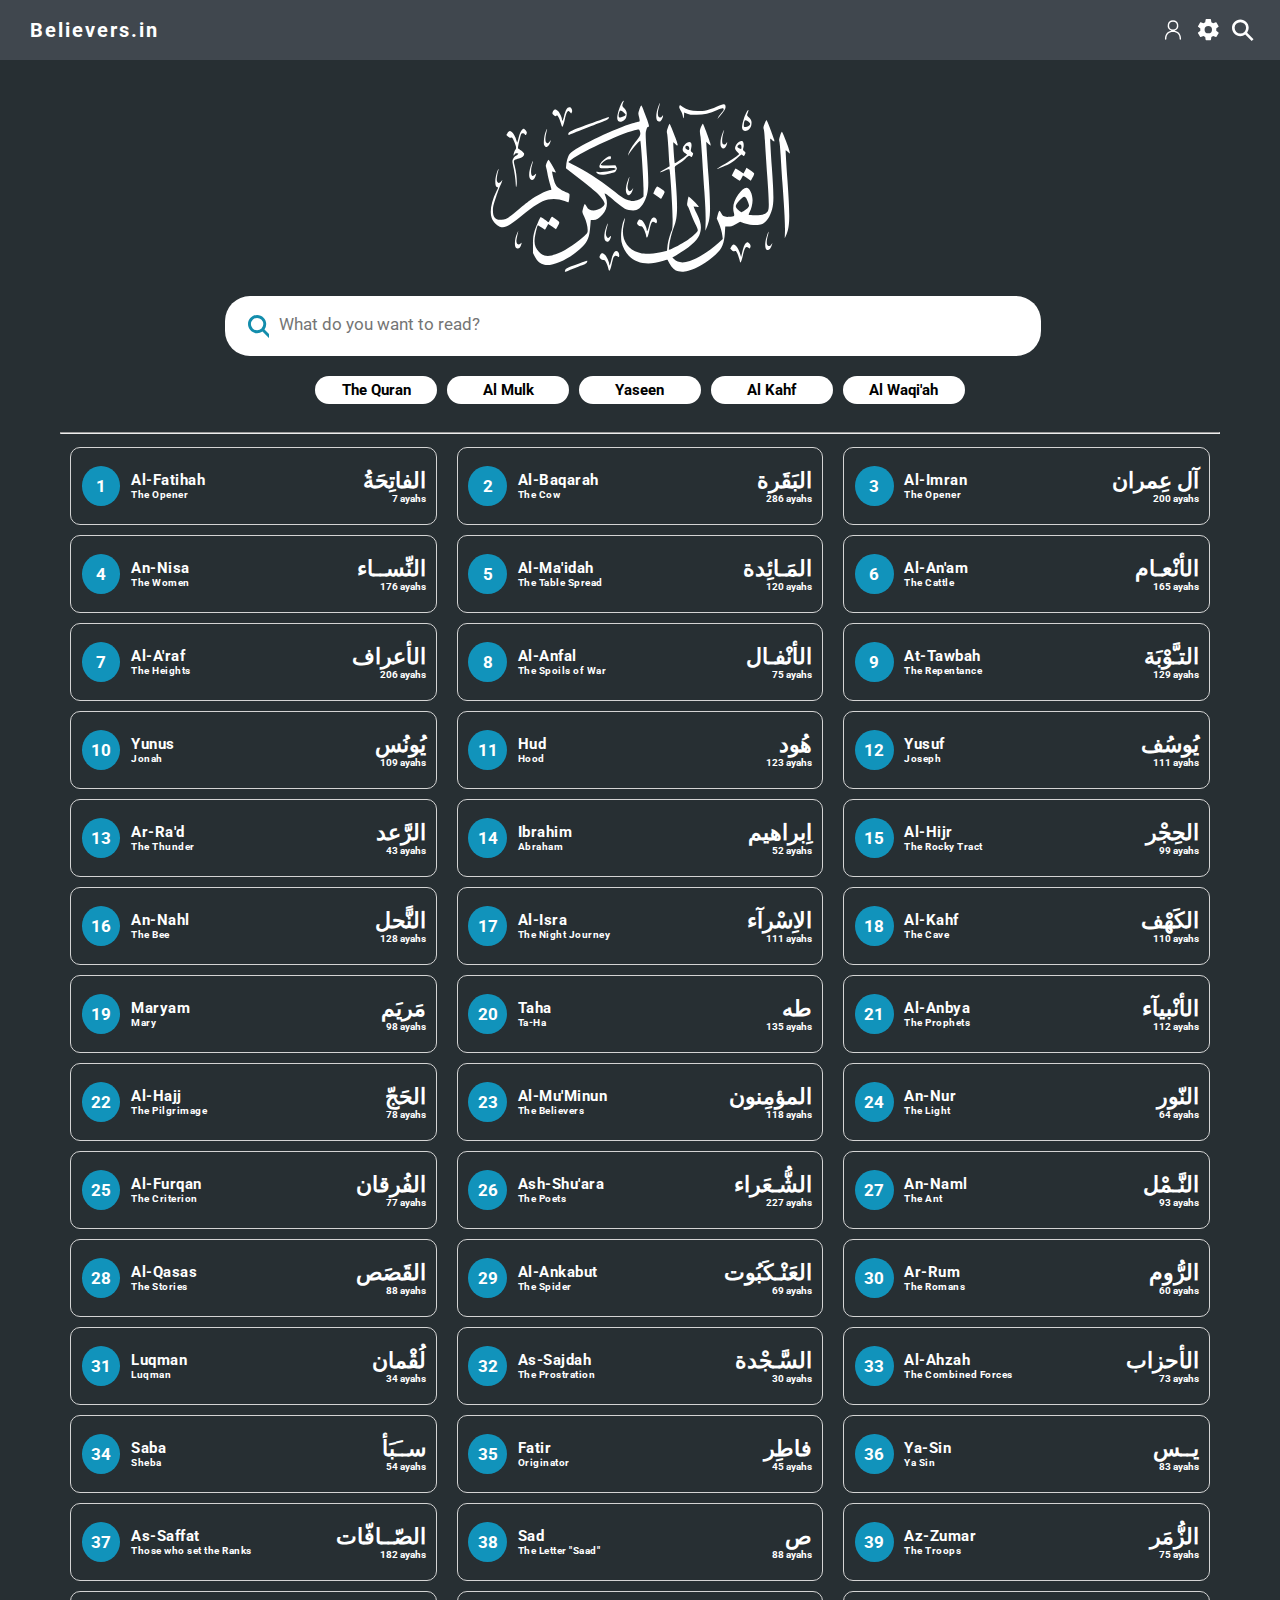
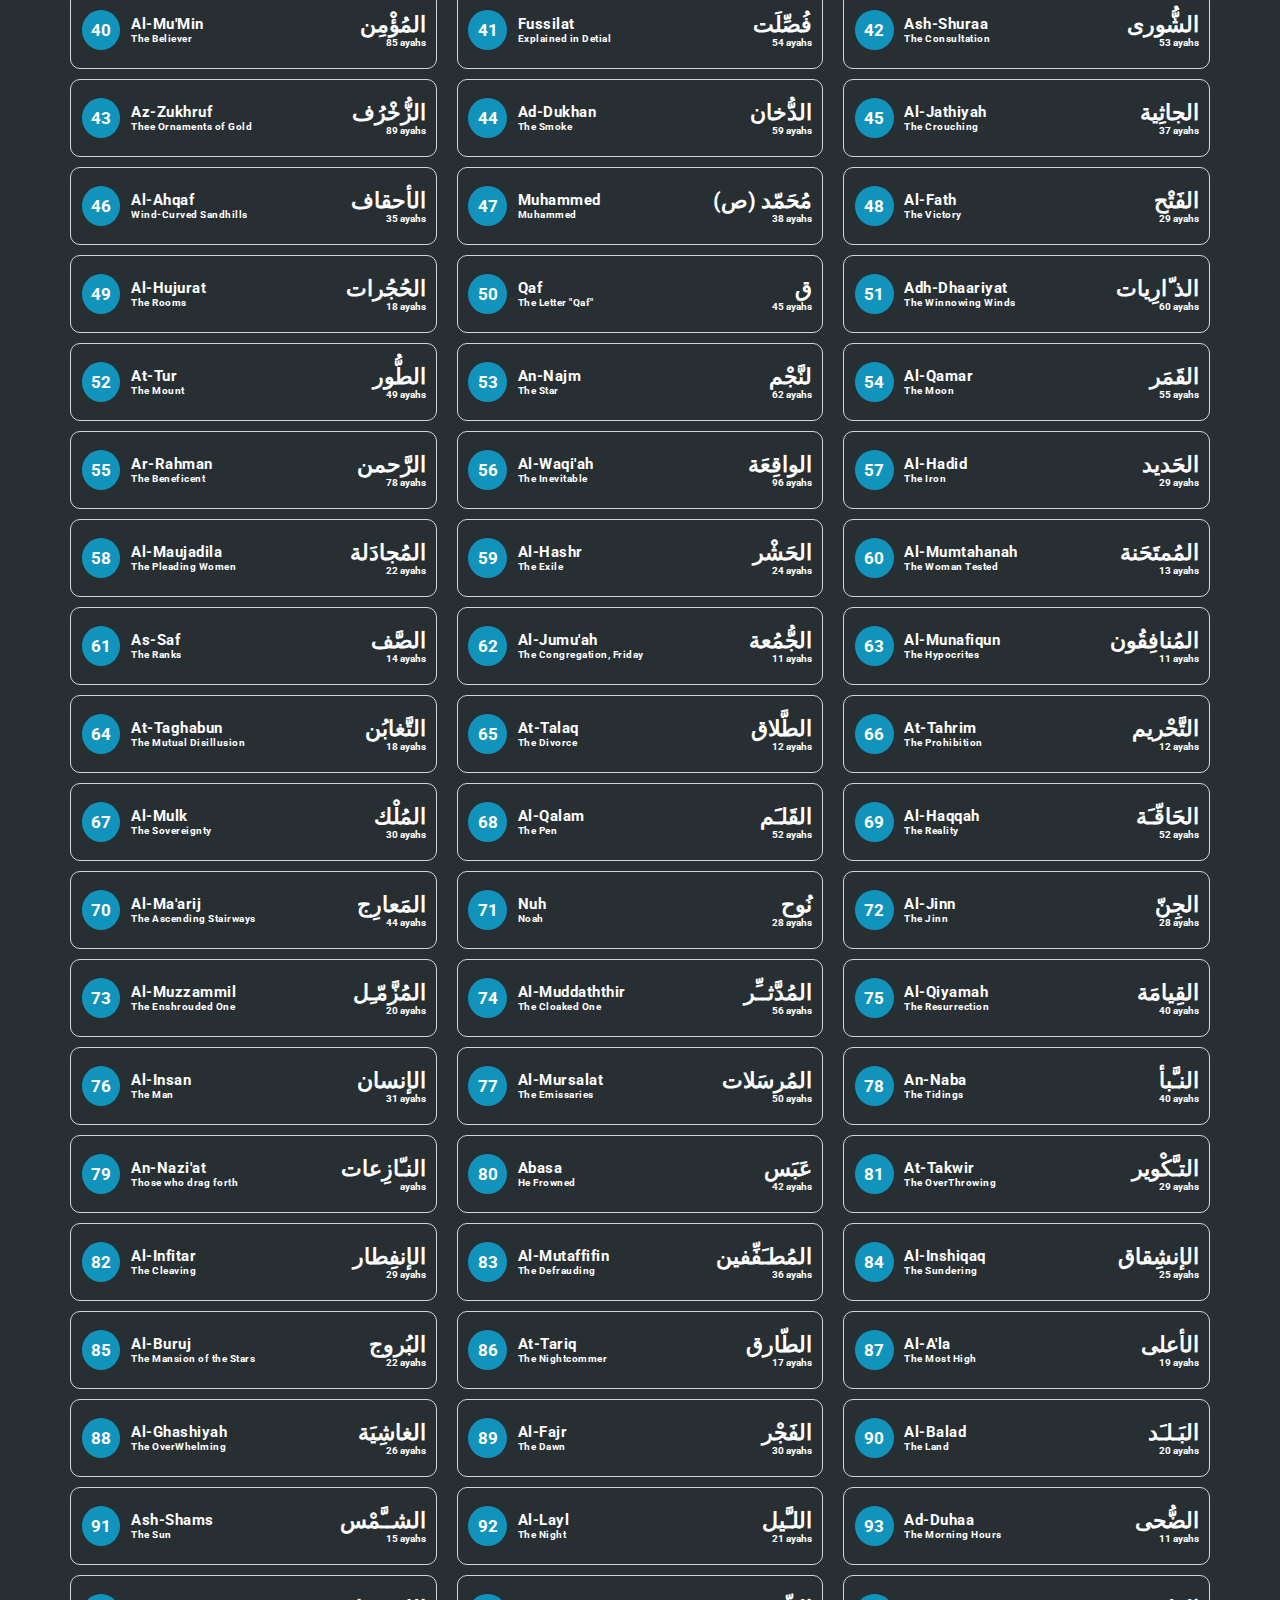
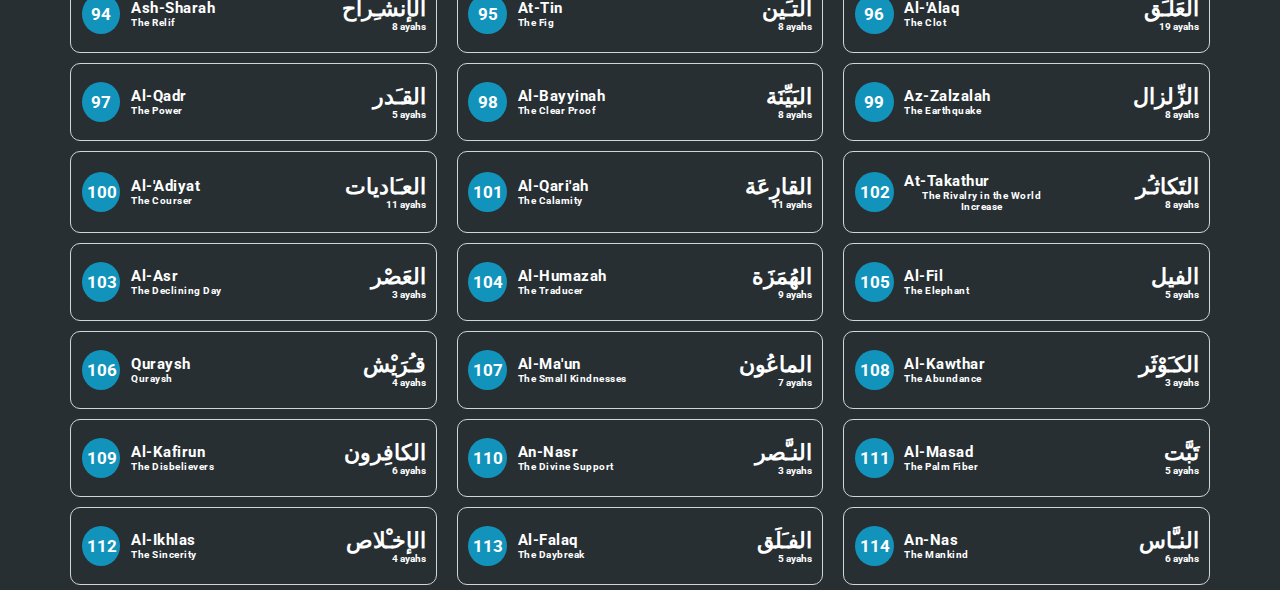
==== commit d12f255e: "learnt importing of file" ====
--- a/index.html
+++ b/index.html
@@ -61,7 +61,6 @@
             </section>
         </main>
     </div>
-    <script src="/data/namesofsurah.js"></script>
-    <script src="/javascript/main.js"></script>
+    <script type="module" src="/javascript/main.js"></script>
 </body>
 </html>--- a/css/style.css
+++ b/css/style.css
@@ -124,7 +124,7 @@
 
 .container .item{
     display: grid;
-    grid-template-columns: 45px 1fr 120px;
+    grid-template-columns: 40px 1fr 130px;
     align-items: center;
     justify-content: center;
     padding: 10px 10px;
@@ -164,12 +164,16 @@
     font-size: 22px;
     font-weight: none;
     letter-spacing: 1px;
+    text-align: end;
 }
 
 .subtitle{
     font-size: 10px;
-    margin-left: 2px;
-    margin-top: 0px;
+}
+
+.subtitle-arabic{
+    font-size: 10px;
+    text-align: end;
 }
 
 .surah-name-arabic{
--- a/css/responsive.css
+++ b/css/responsive.css
@@ -15,7 +15,11 @@
     .container{
         grid-template-columns: 1fr 1fr 1fr;
     }
-    body{
+    .container .item{
+        display: grid;
+        grid-template-columns: 40px 1fr 140px;
+    }
+        body{
         margin: 0px 60px;
     }
 }
@@ -43,6 +47,10 @@
     }
 }
 @media (375px <= width <= 650px){
+    body{
+        margin: 0px 20px;
+    }
+
     .display-names{
         grid-template-columns: 1fr 1fr 1fr;
         margin: 0px 18px;
@@ -51,9 +59,7 @@
         width: 250px;
     }
 
-    body{
-        margin: 0px 20px;
-    }
+    
 
     .search-bar{
         width: 80%;
@@ -74,7 +80,7 @@
         margin: 0px 40px;
     }
     body{
-        margin: 0px 5px;
+        margin: 0px 0px;
     }
 
     .search-bar{
@@ -90,6 +96,19 @@
     }
 
     .logo-image{
-        width: 220px;
+        width: 200px;
+    }
+
+    .heading-arabic{
+        font-size: 18px;
+        font-weight: none;
+        letter-spacing: 1px;
+        text-align: end;
+    }
+    .heading{
+        font-size: 12px;
+    }
+    .subtitle{
+        font-size: 8px;
     }
 }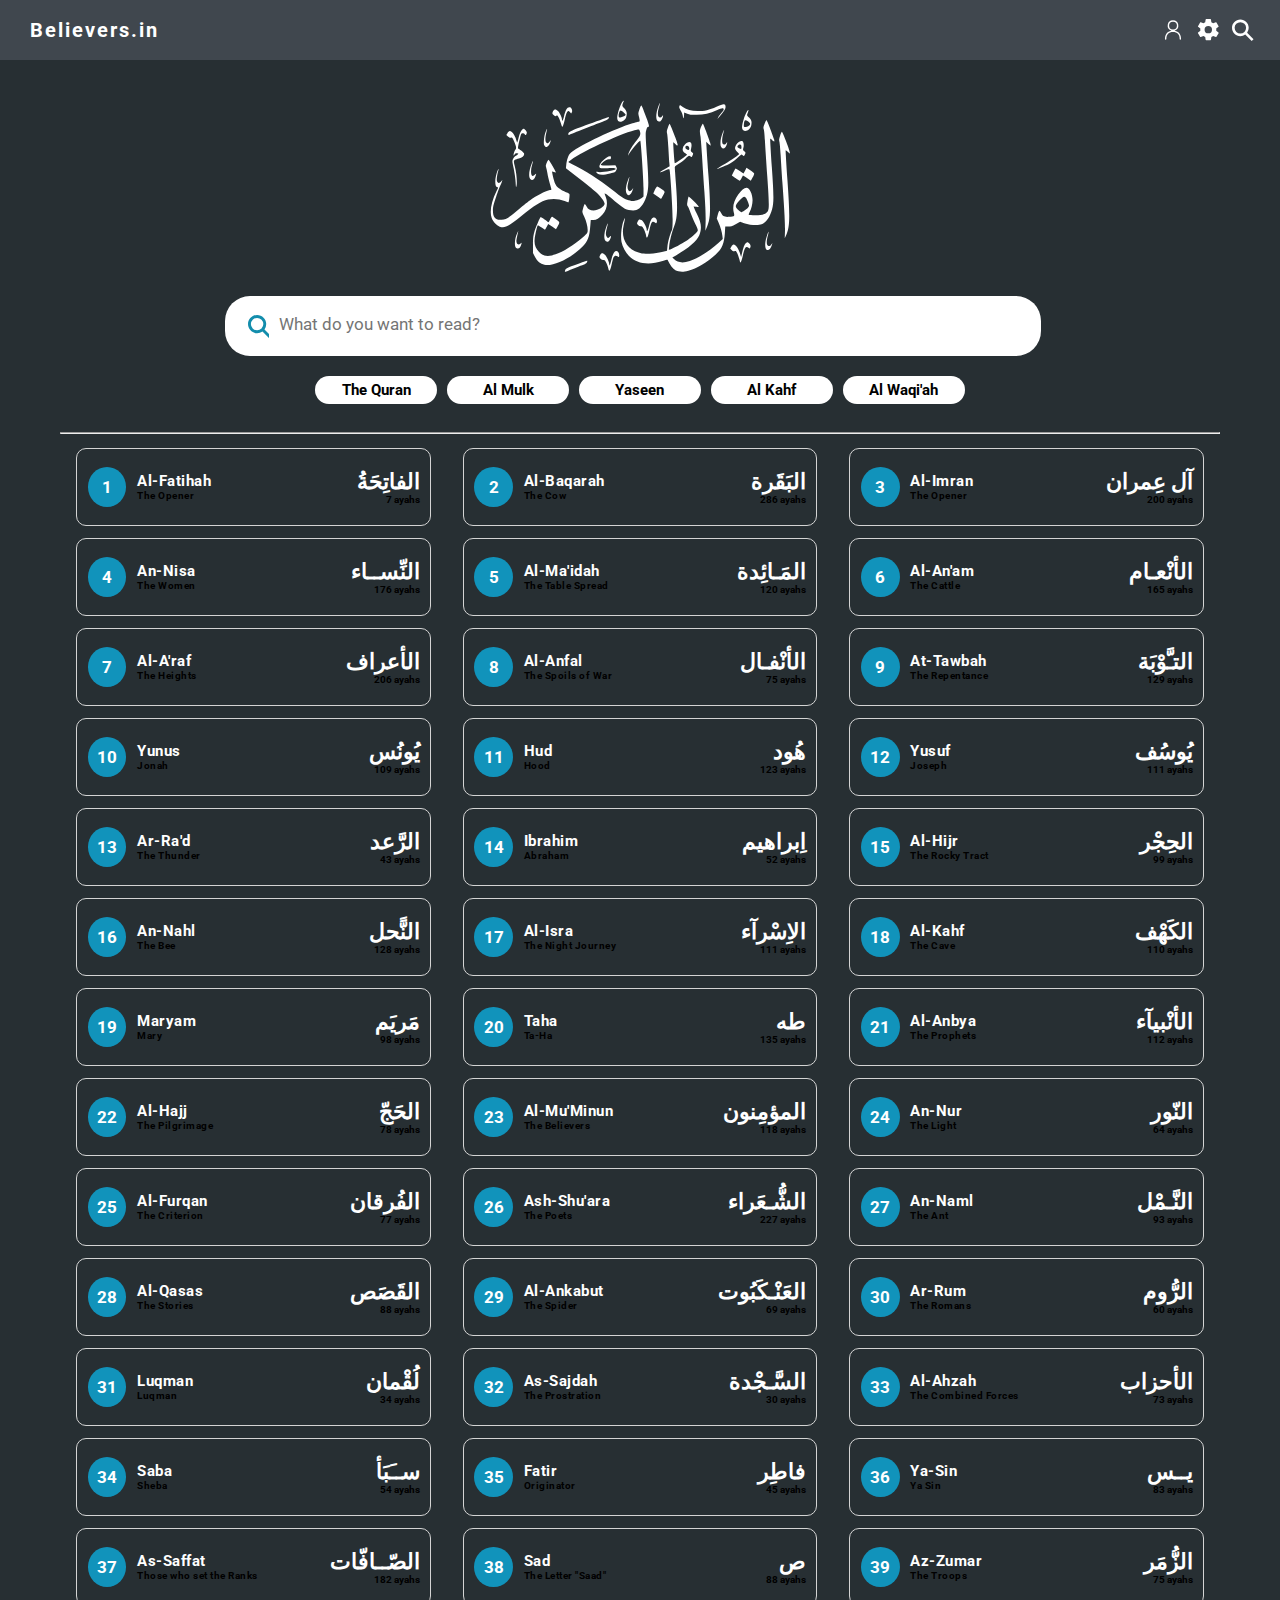
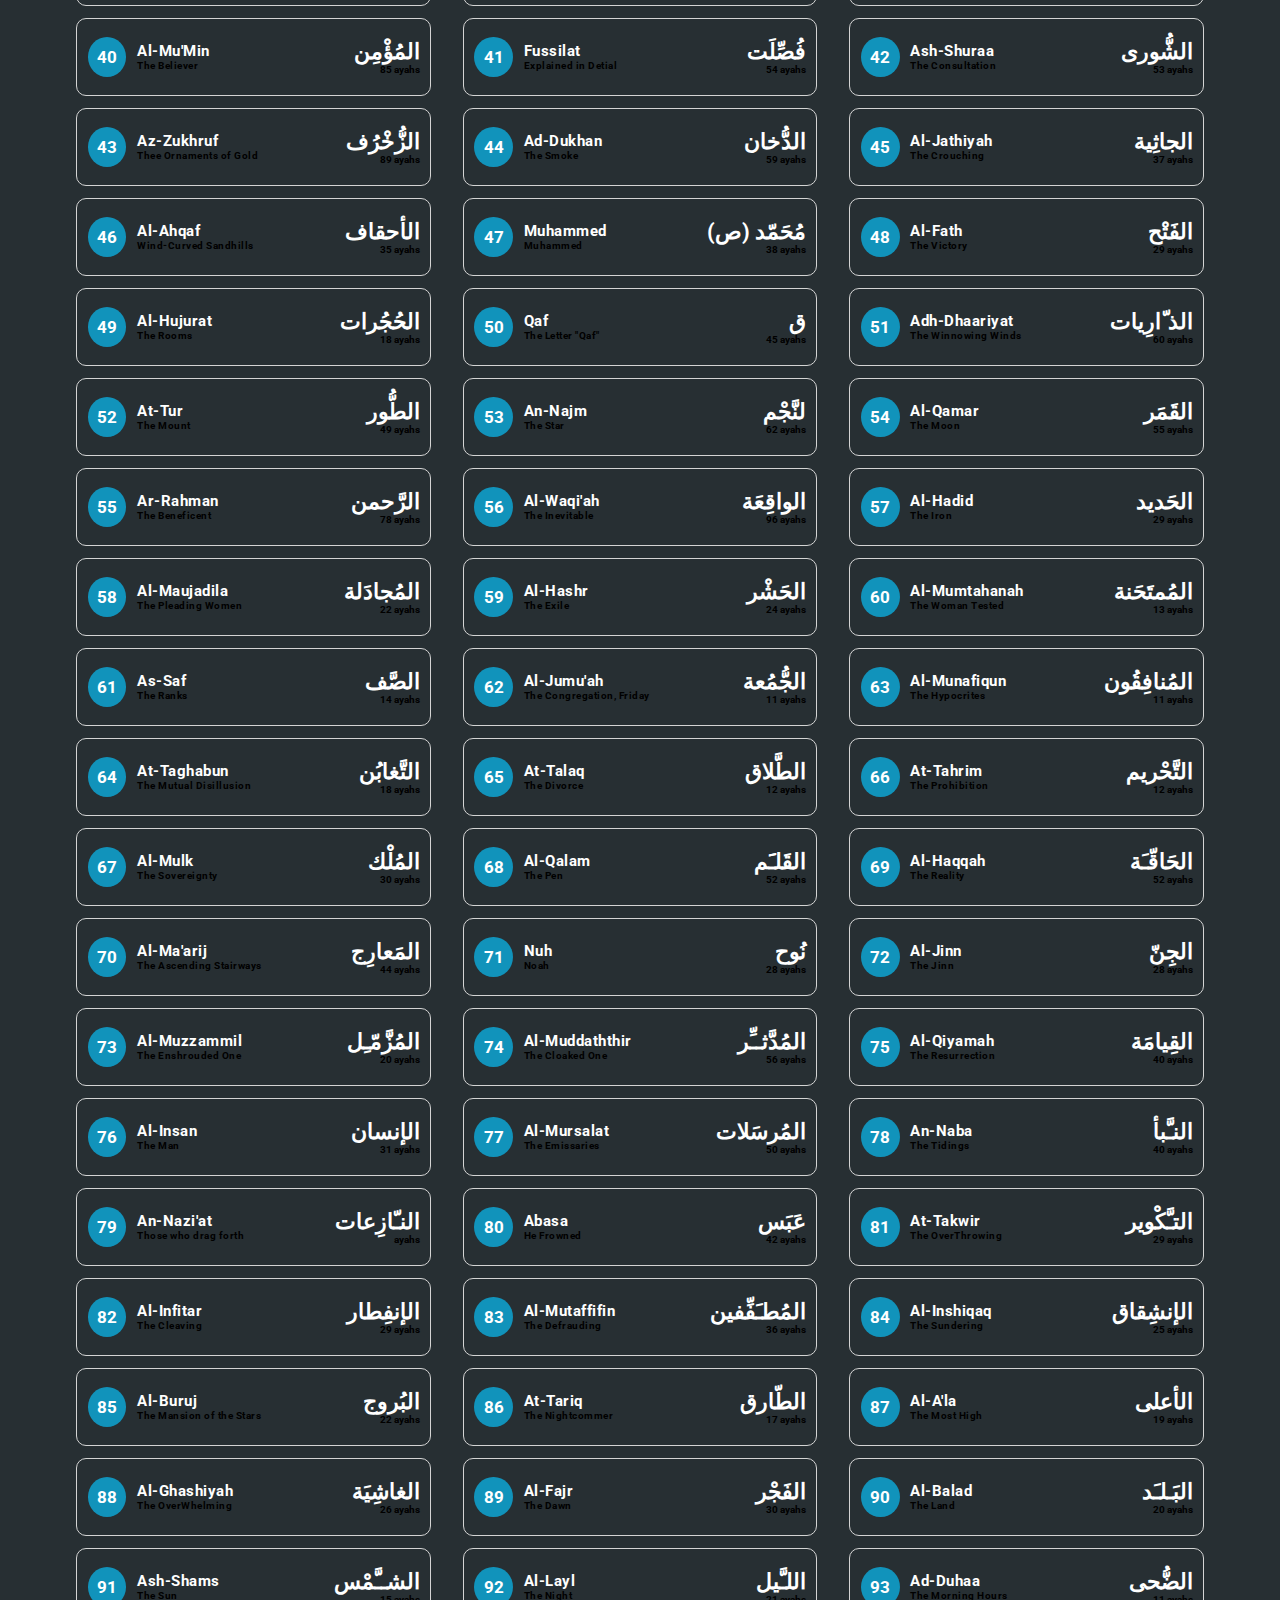
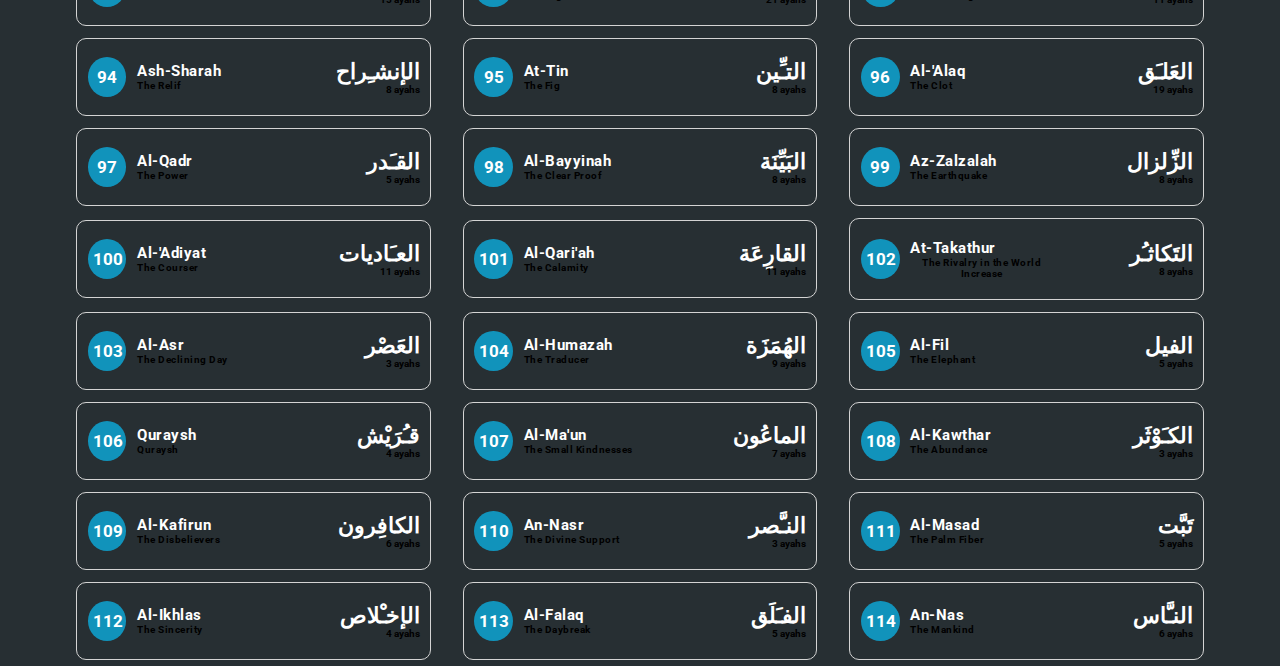
==== commit 28411a89: "updated the data part uff" ====
--- a/index.html
+++ b/index.html
@@ -61,6 +61,7 @@
             </section>
         </main>
     </div>
+
     <script type="module" src="/javascript/main.js"></script>
 </body>
 </html>--- a/css/style.css
+++ b/css/style.css
@@ -115,6 +115,11 @@
     transition: all 0.3s;
 }
 
+.button-item{
+    background-color: transparent;
+    border: none;
+}
+
 .container{
 display: grid;
 grid-template-columns: 1fr;
--- a/css/responsive.css
+++ b/css/responsive.css
@@ -21,6 +21,39 @@
     }
         body{
         margin: 0px 60px;
+    }
+    .audio-arb{
+        width: 80%;
+        padding-bottom: 10px;
+    }
+    .heading-name h3{
+    flex: 1;
+    font-size: 40px;
+    }
+    .heading-name span{
+        font-size: 18px;
+        padding-left: 110px;
+    }
+    .display-surah-container{
+        margin: 30px 40px;
+    }
+    .surah{
+        font-size: 20px;
+    }
+    .audio-container-both{
+        margin: 0px 100px;
+    }
+    .surah{
+        flex: 1;
+        font-size: 22px;
+        line-height: 35px;
+    }
+    
+    .surah-arabic{
+        letter-spacing: 1.5px;
+        font-size: 33px;
+        line-height: 40px;
+        font-weight: bold;
     }
 }
 
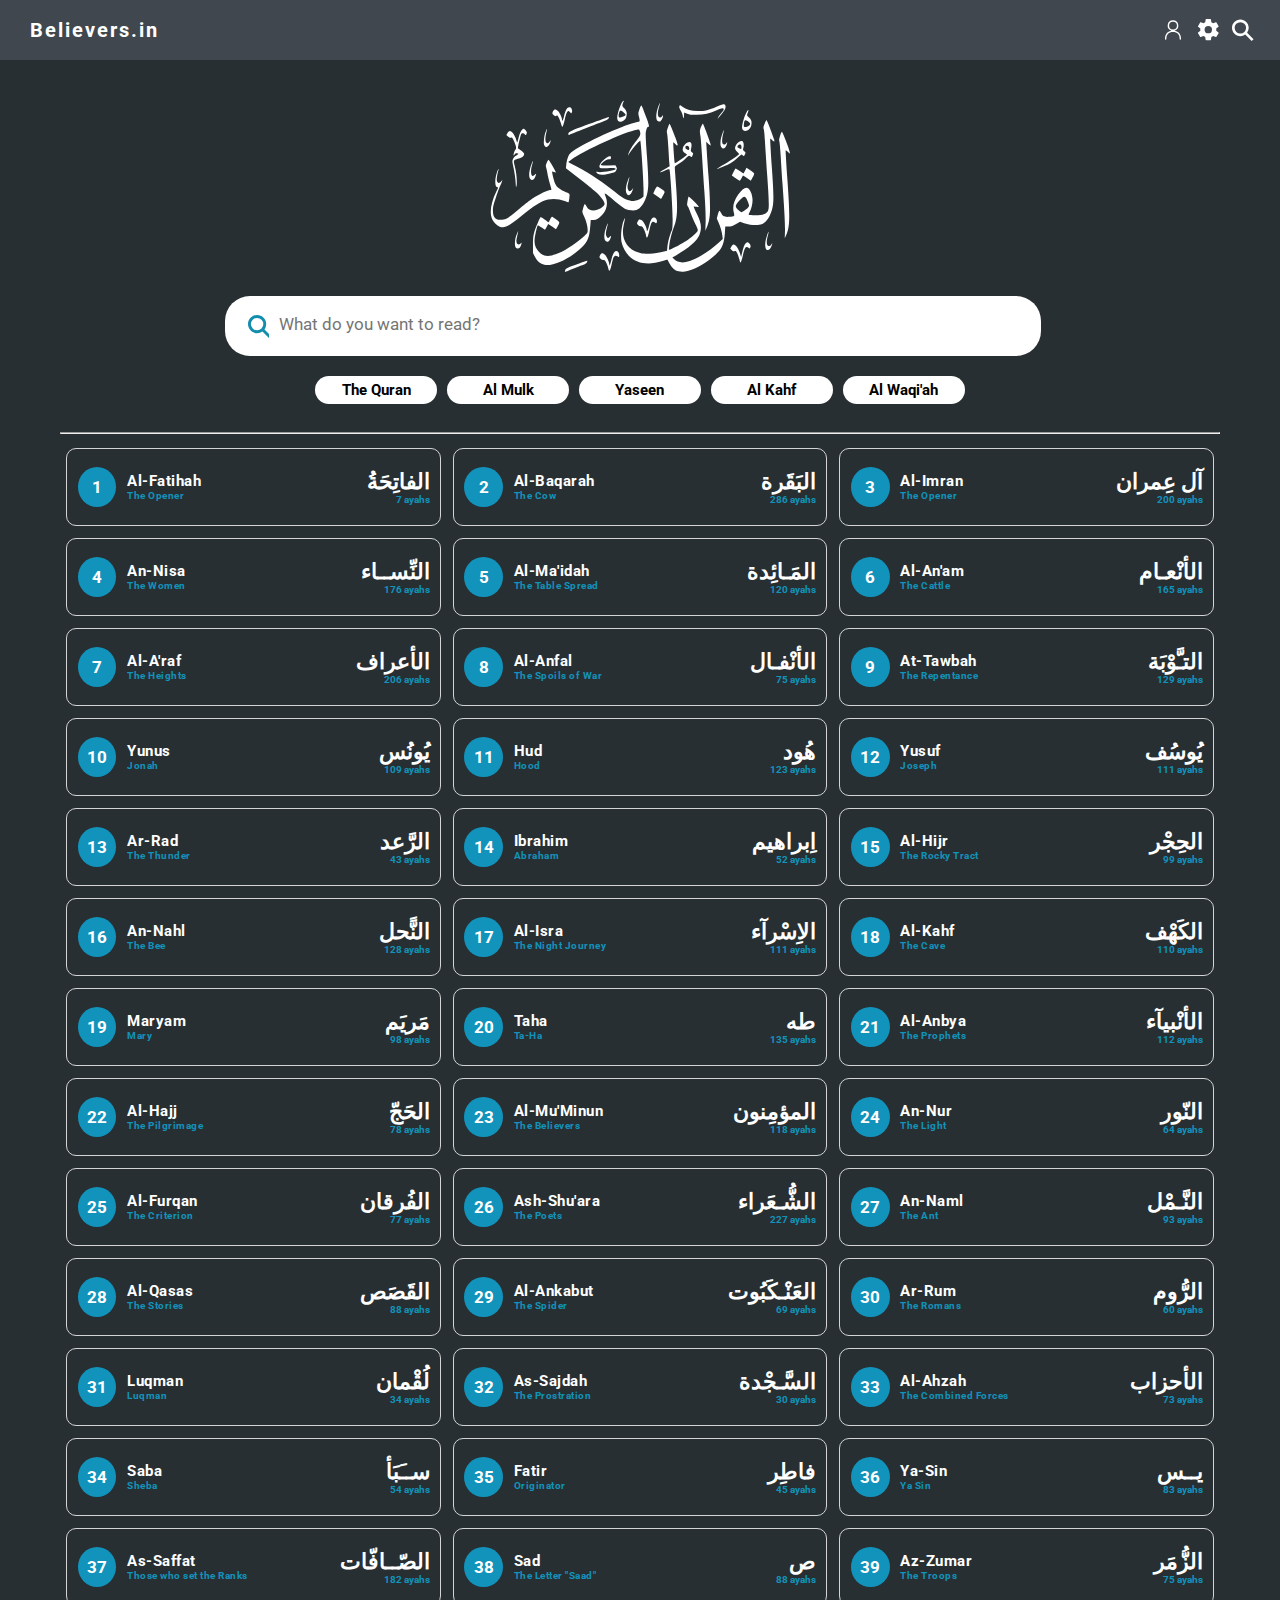
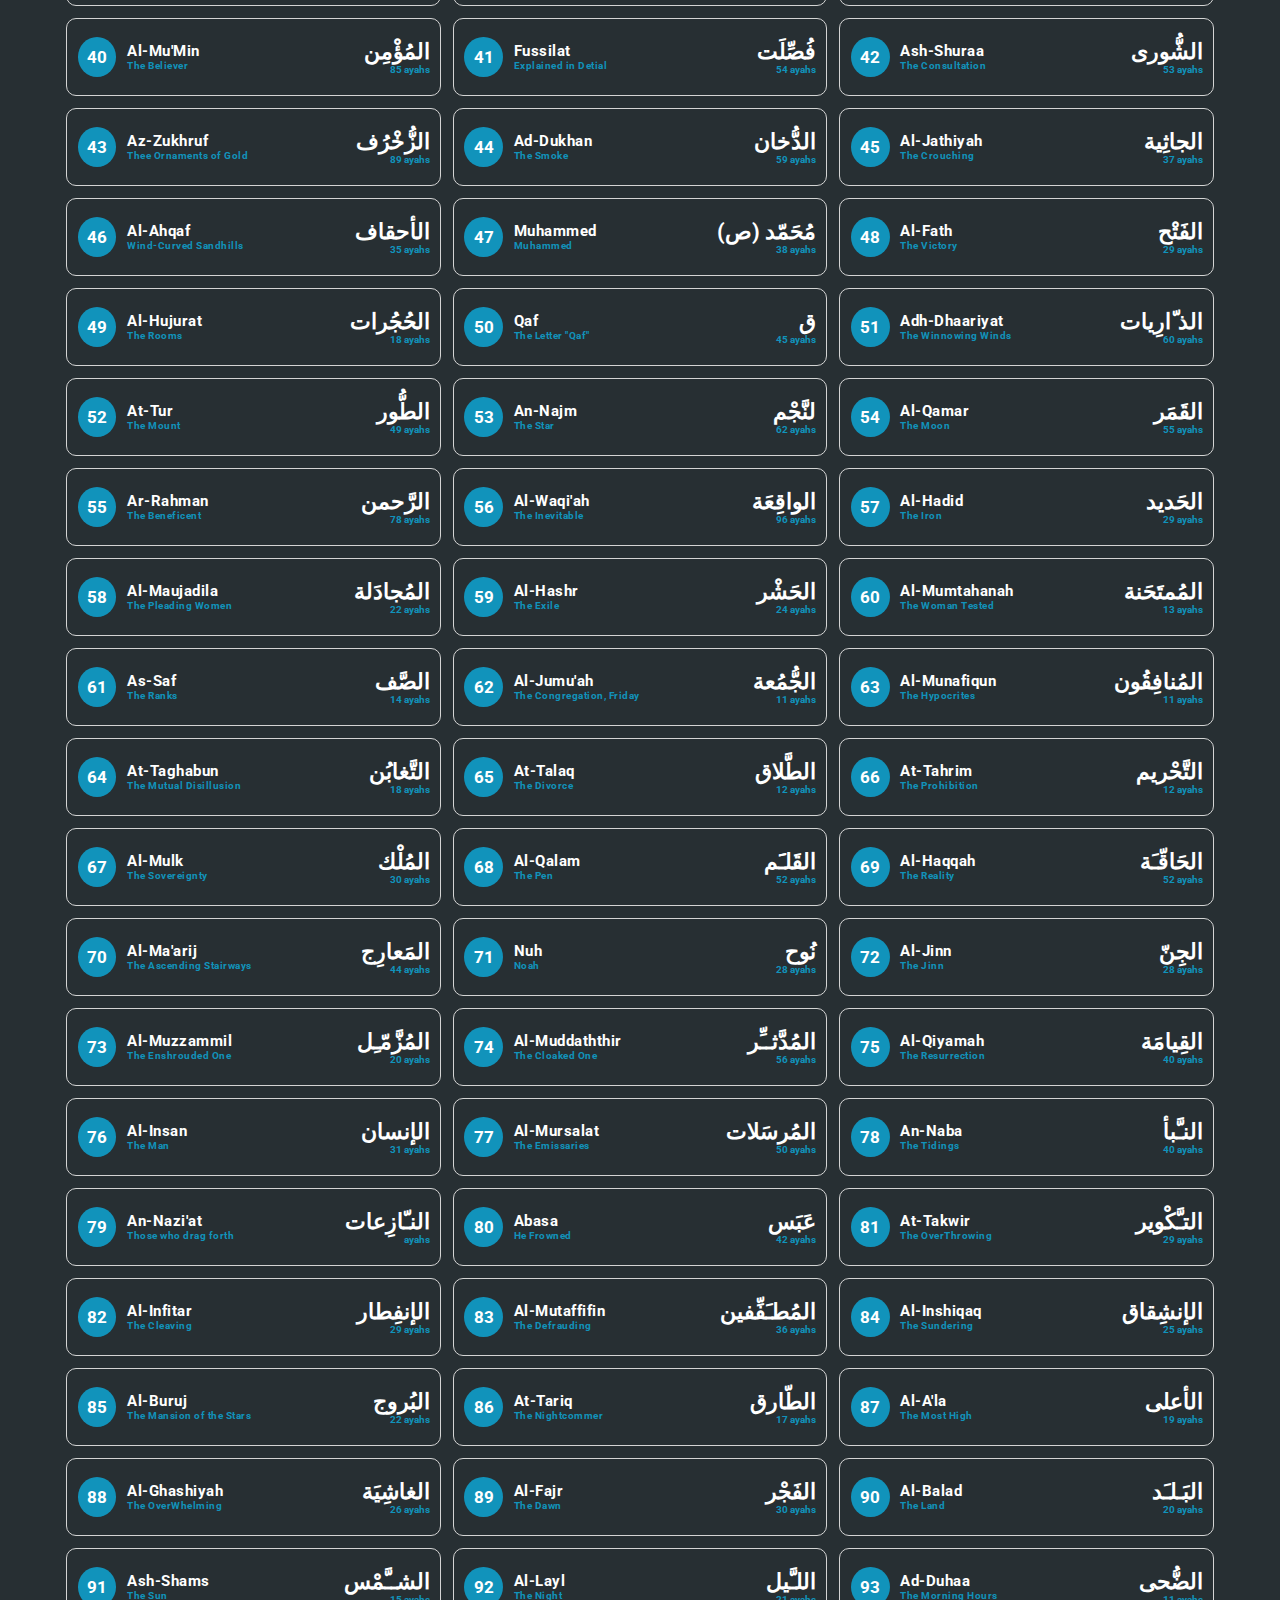
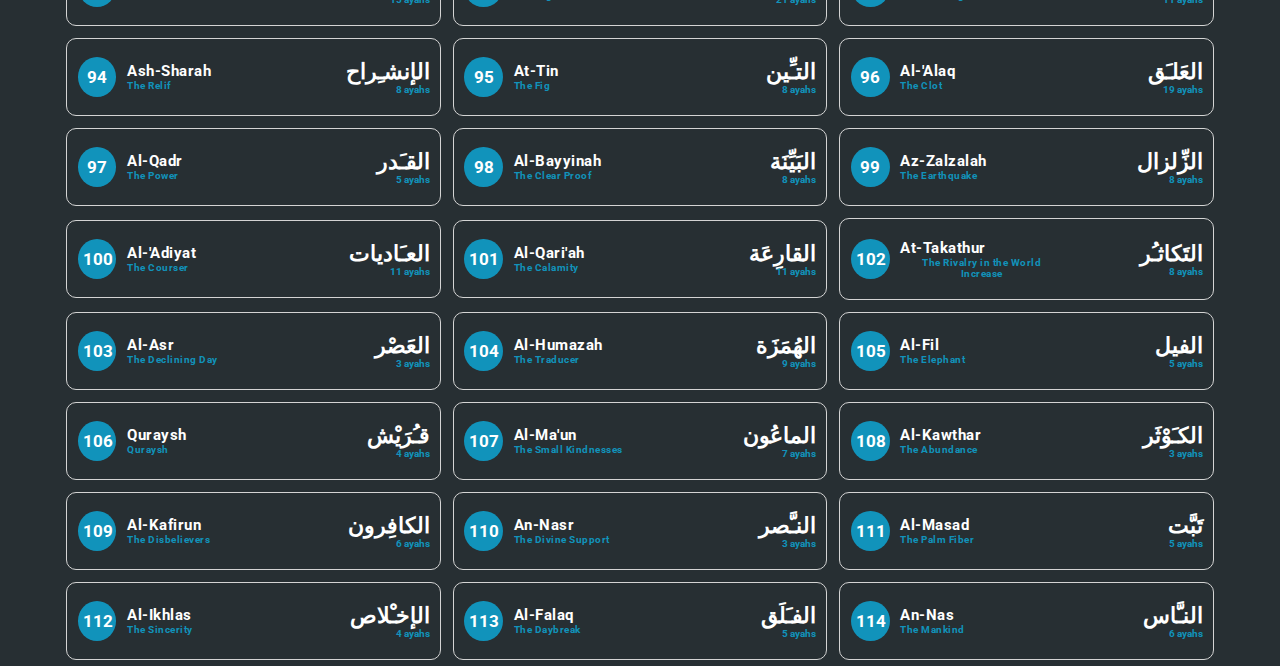
==== commit af2c1c1c: "added page next" ====
--- a/index.html
+++ b/index.html
@@ -7,6 +7,9 @@
     <link rel="preconnect" href="https://fonts.googleapis.com">
 <link rel="preconnect" href="https://fonts.gstatic.com" crossorigin>
 <link href="https://fonts.googleapis.com/css2?family=Roboto:wght@400;700;900&display=swap" rel="stylesheet">
+<link rel="preconnect" href="https://fonts.googleapis.com">
+<link rel="preconnect" href="https://fonts.gstatic.com" crossorigin>
+<link href="https://fonts.googleapis.com/css2?family=Noto+Naskh+Arabic&display=swap" rel="stylesheet">
     <link rel="stylesheet" href="/css/style.css">
     <link rel="stylesheet" href="/css/responsive.css">
     <link rel="stylesheet" href="/css/hover.css">
@@ -63,5 +66,6 @@
     </div>
 
     <script type="module" src="/javascript/main.js"></script>
+    <script type="module" src="javascript/practice.js"></script>
 </body>
 </html>--- a/css/style.css
+++ b/css/style.css
@@ -137,7 +137,7 @@
     border-color: rgb(212, 212, 212);
     border-style: solid;
     border-width: 1px;
-    margin: 5px 10px;
+    margin: 5px 0px;
     font-weight: bold;
     transition: all 0.s;
 }
@@ -174,11 +174,13 @@
 
 .subtitle{
     font-size: 10px;
+    color: rgb(17, 147, 187);
 }
 
 .subtitle-arabic{
     font-size: 10px;
     text-align: end;
+    color: rgb(17, 147, 187);
 }
 
 .surah-name-arabic{
--- a/css/responsive.css
+++ b/css/responsive.css
@@ -26,13 +26,18 @@
         width: 80%;
         padding-bottom: 10px;
     }
+    .heading-name , .Audio-box{
+    display: flex;
+    flex-direction: column;
+    align-items: center;
+    text-align: center;
+    }
     .heading-name h3{
     flex: 1;
     font-size: 40px;
     }
     .heading-name span{
         font-size: 18px;
-        padding-left: 110px;
     }
     .display-surah-container{
         margin: 30px 40px;
@@ -107,7 +112,7 @@
     }
 }
 
-@media (width <= 375px){
+@media (0px <= width <= 555px){
     .display-names{
         grid-template-columns: 1fr 1fr ;
         margin: 0px 40px;
@@ -126,6 +131,7 @@
 
     .container{
         grid-template-columns: 1fr;
+        margin: 10px 8px;
     }
 
     .logo-image{
@@ -133,15 +139,49 @@
     }
 
     .heading-arabic{
-        font-size: 18px;
+        font-size: 20px;
         font-weight: none;
         letter-spacing: 1px;
         text-align: end;
     }
     .heading{
-        font-size: 12px;
+        font-size: 15px;
+        padding-bottom: 10px;
     }
     .subtitle{
-        font-size: 8px;
+        font-size: 11px;
+    }
+
+
+
+    
+    .surah{
+        flex: 1;
+        font-size: 15px;
+        line-height: 25px;
+    }
+
+    .surah h4{
+        font-size: 15px;
+        text-align: center;
+    }
+
+    .surah li{
+        padding: 5px 5px;
+    }
+
+    .surah-arabic{
+        letter-spacing: 0.2px;
+        line-height: 40px;
+        font-size: 17px;
+        font-weight: bold;
+        margin-right: 15px;
+        padding: 20px 0px;
+        font-family:Naskh;
+    }
+    
+
+    .audio-arb{
+        width: 80%;
     }
 }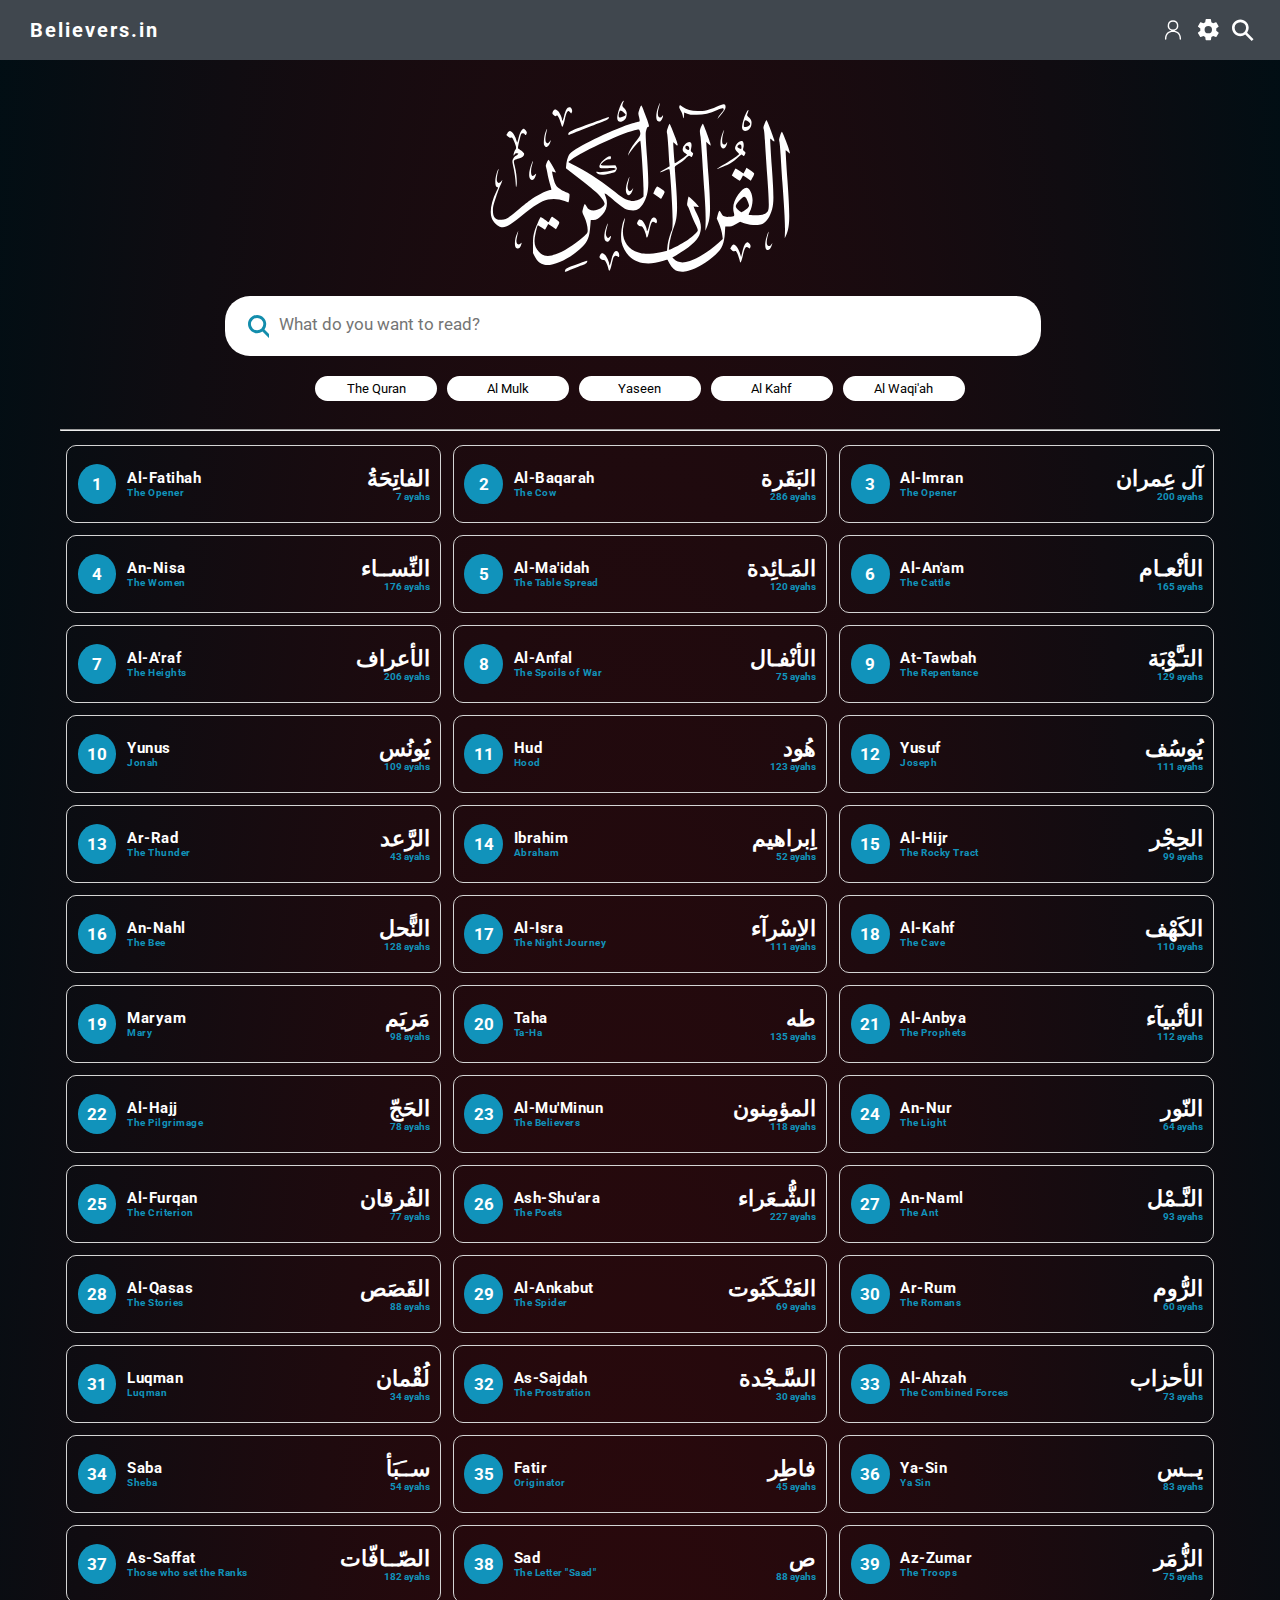
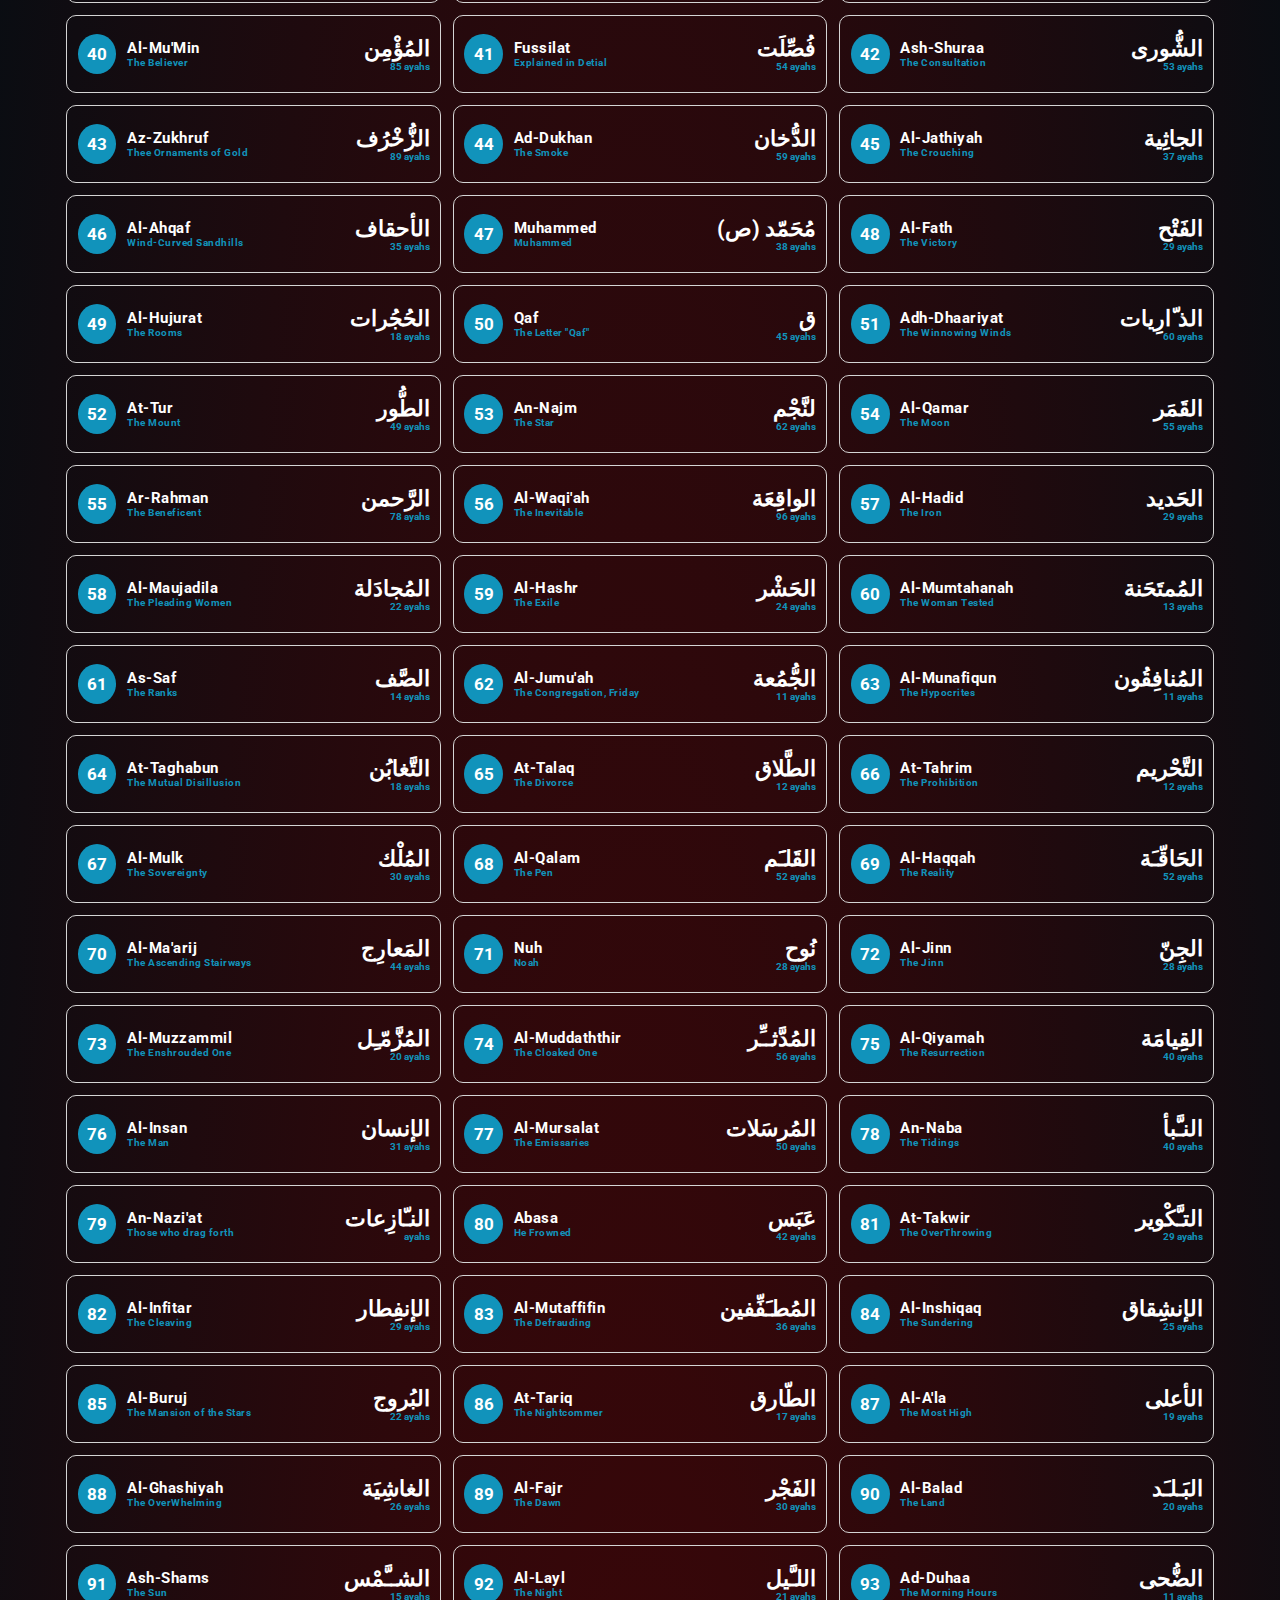
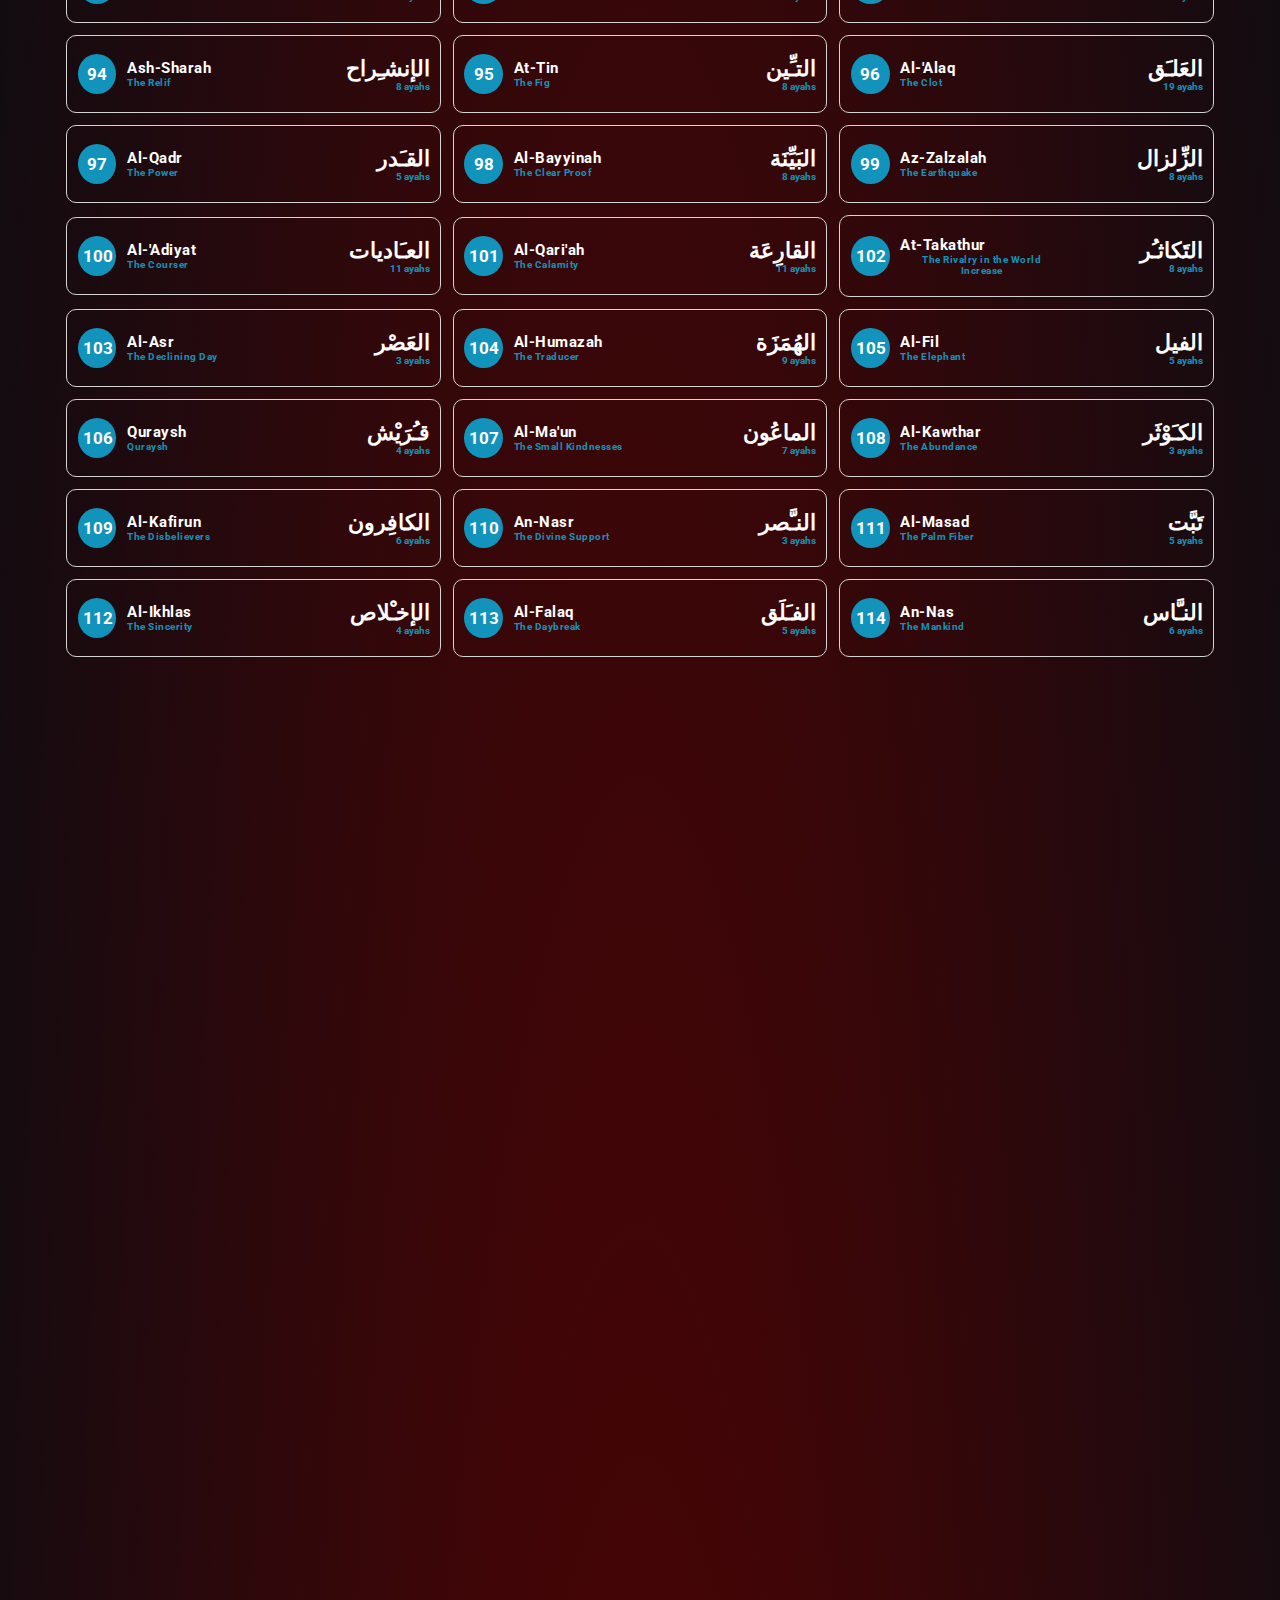
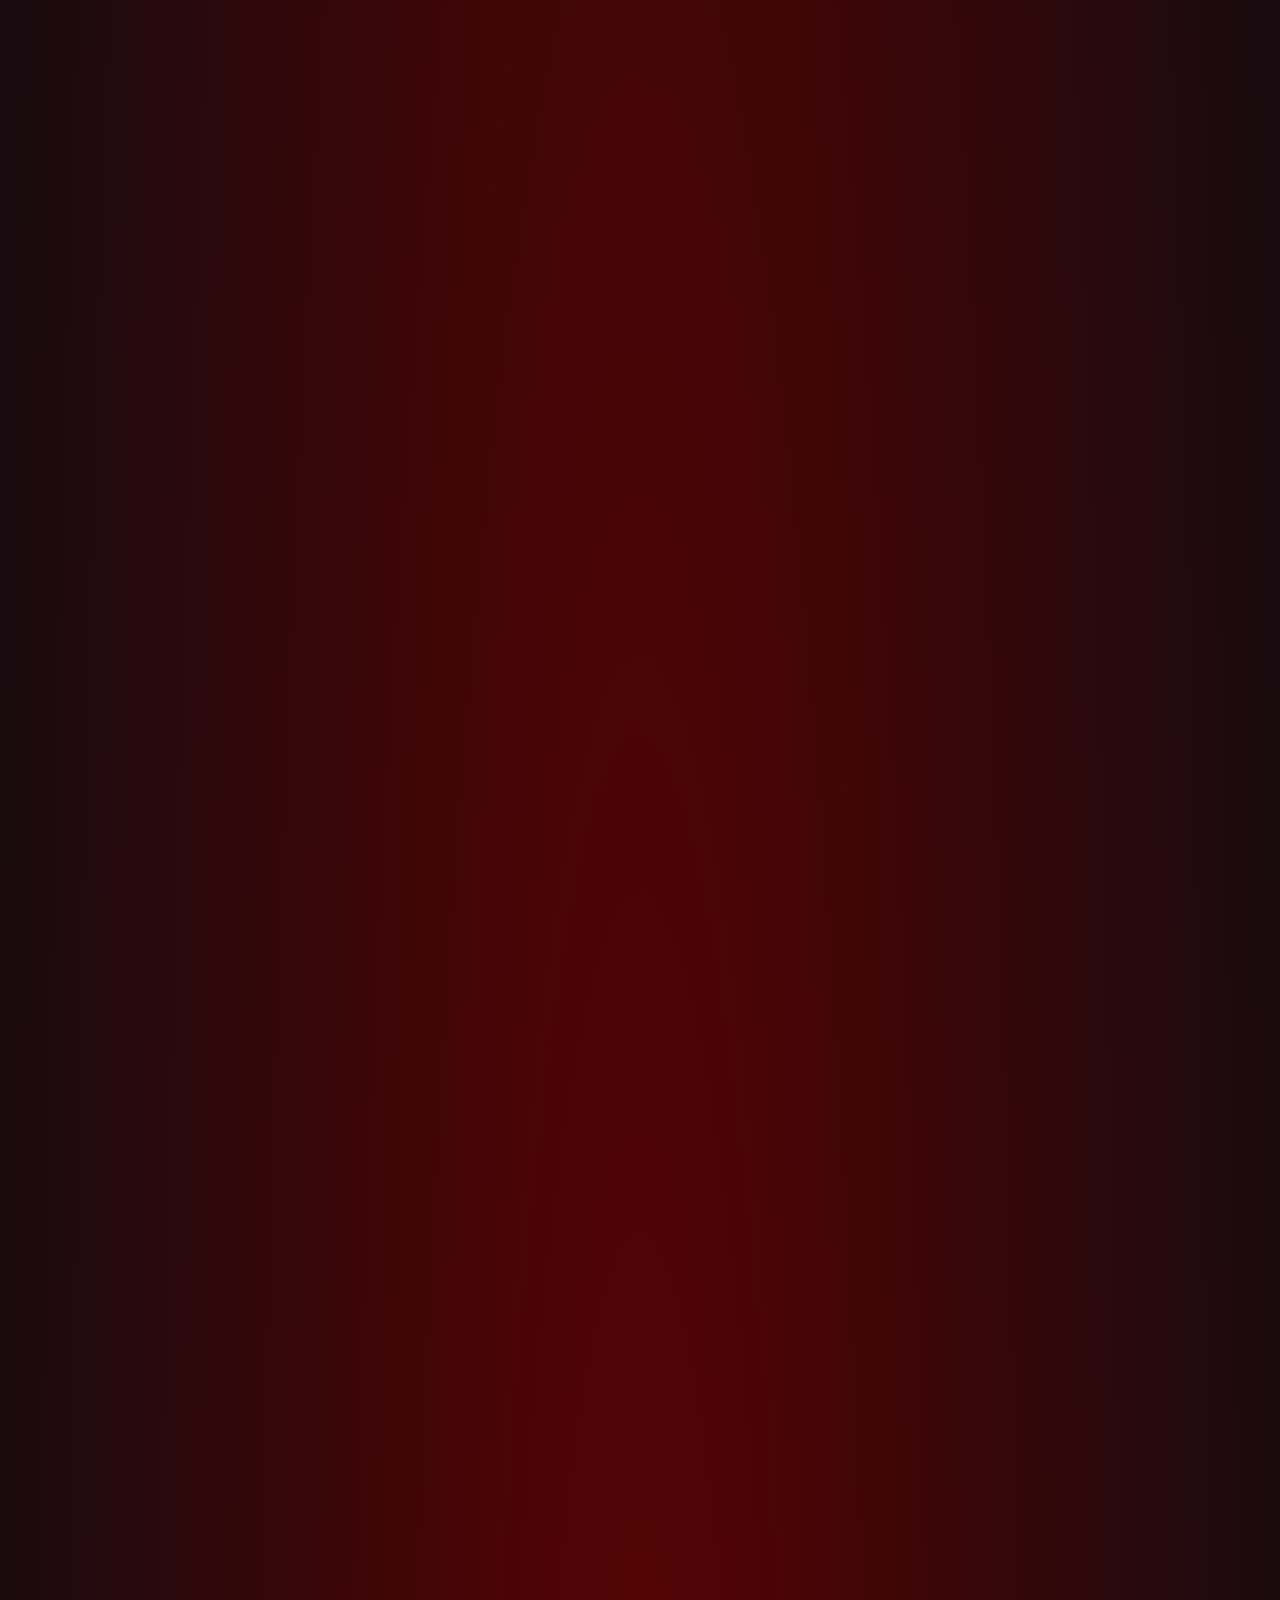
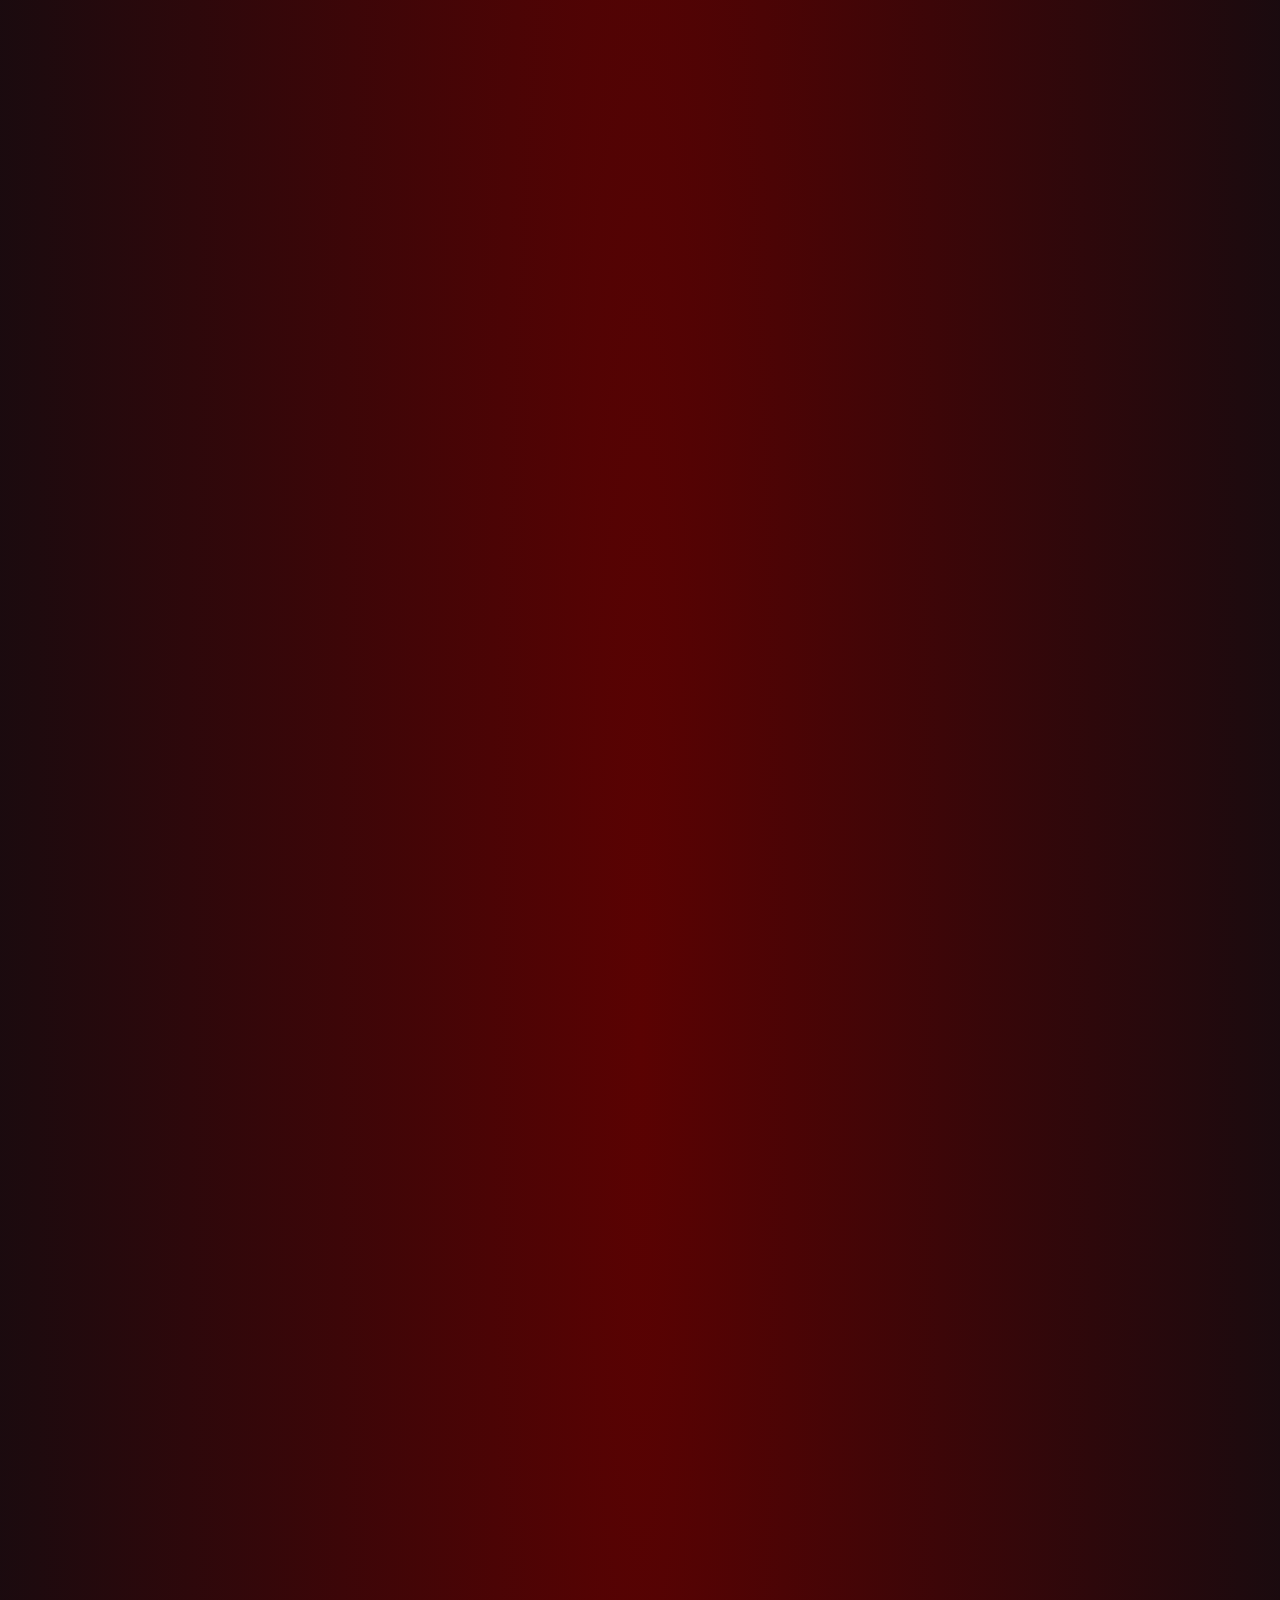
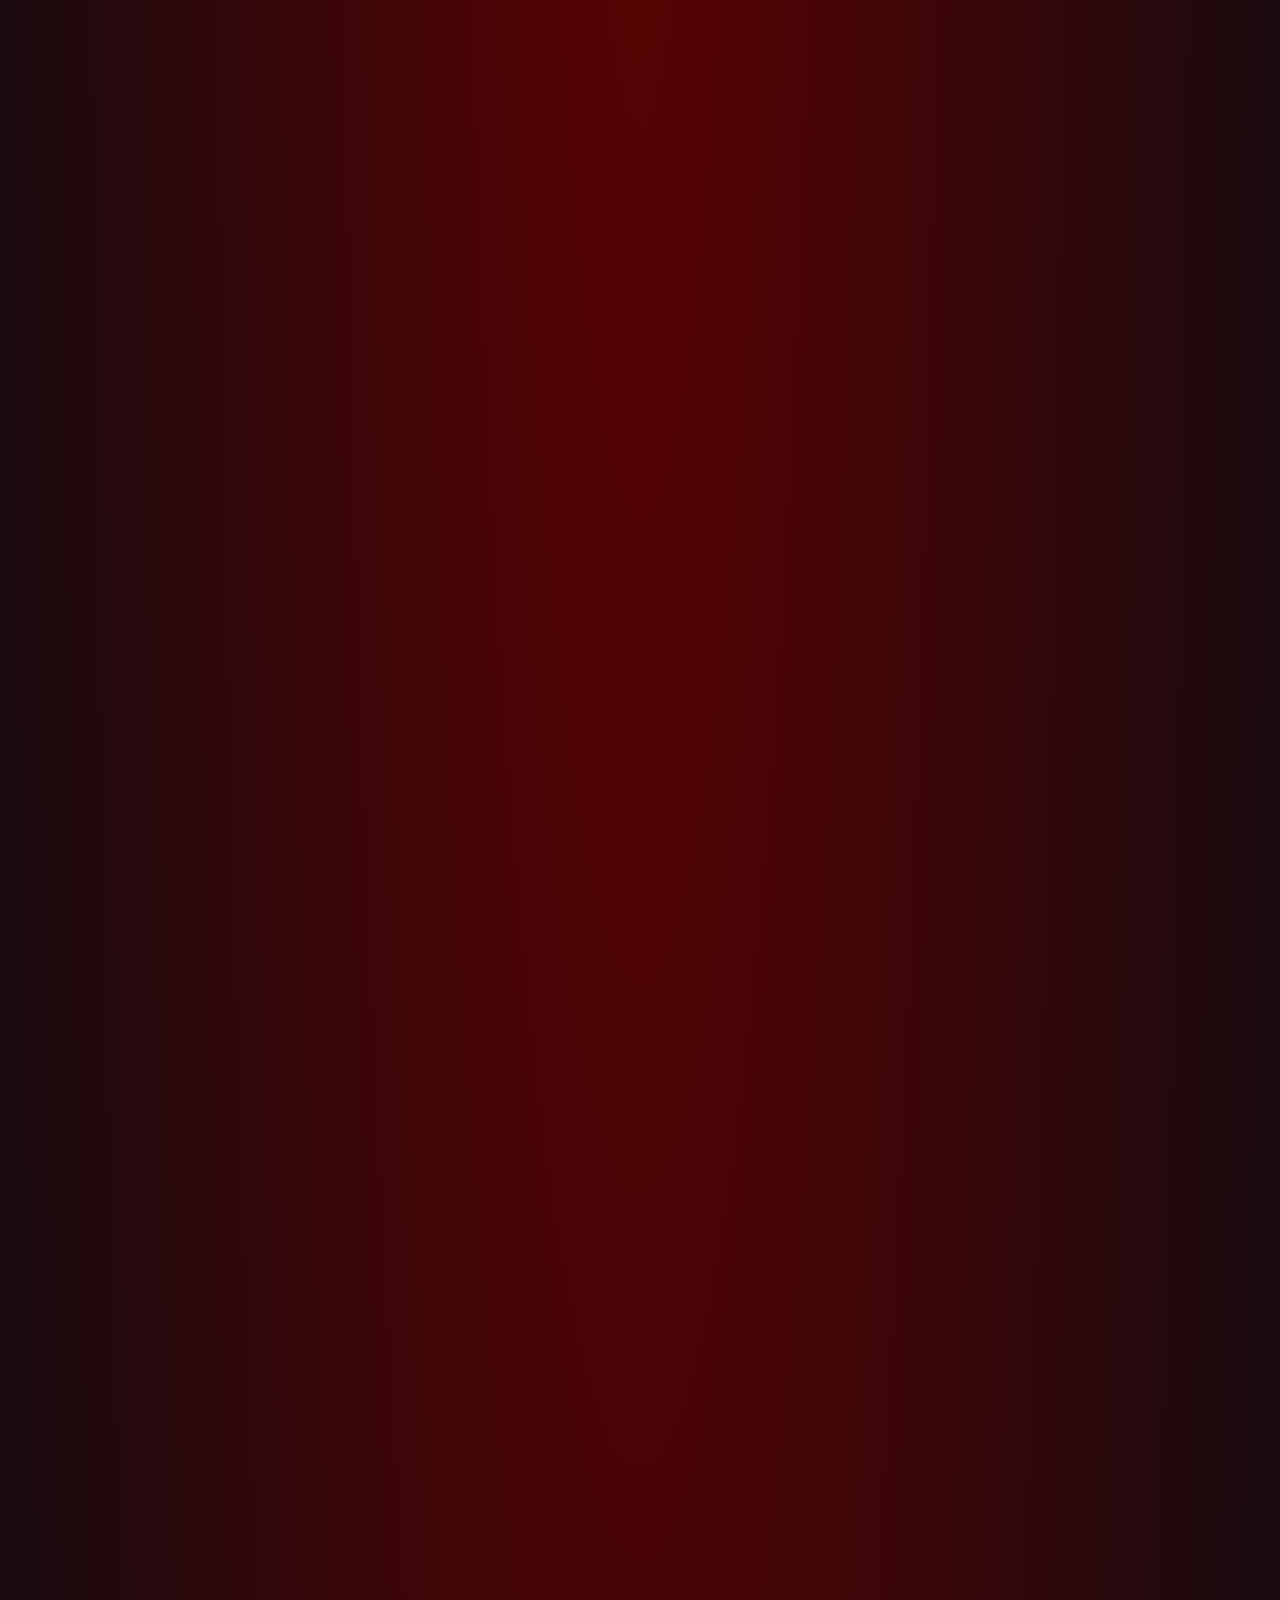
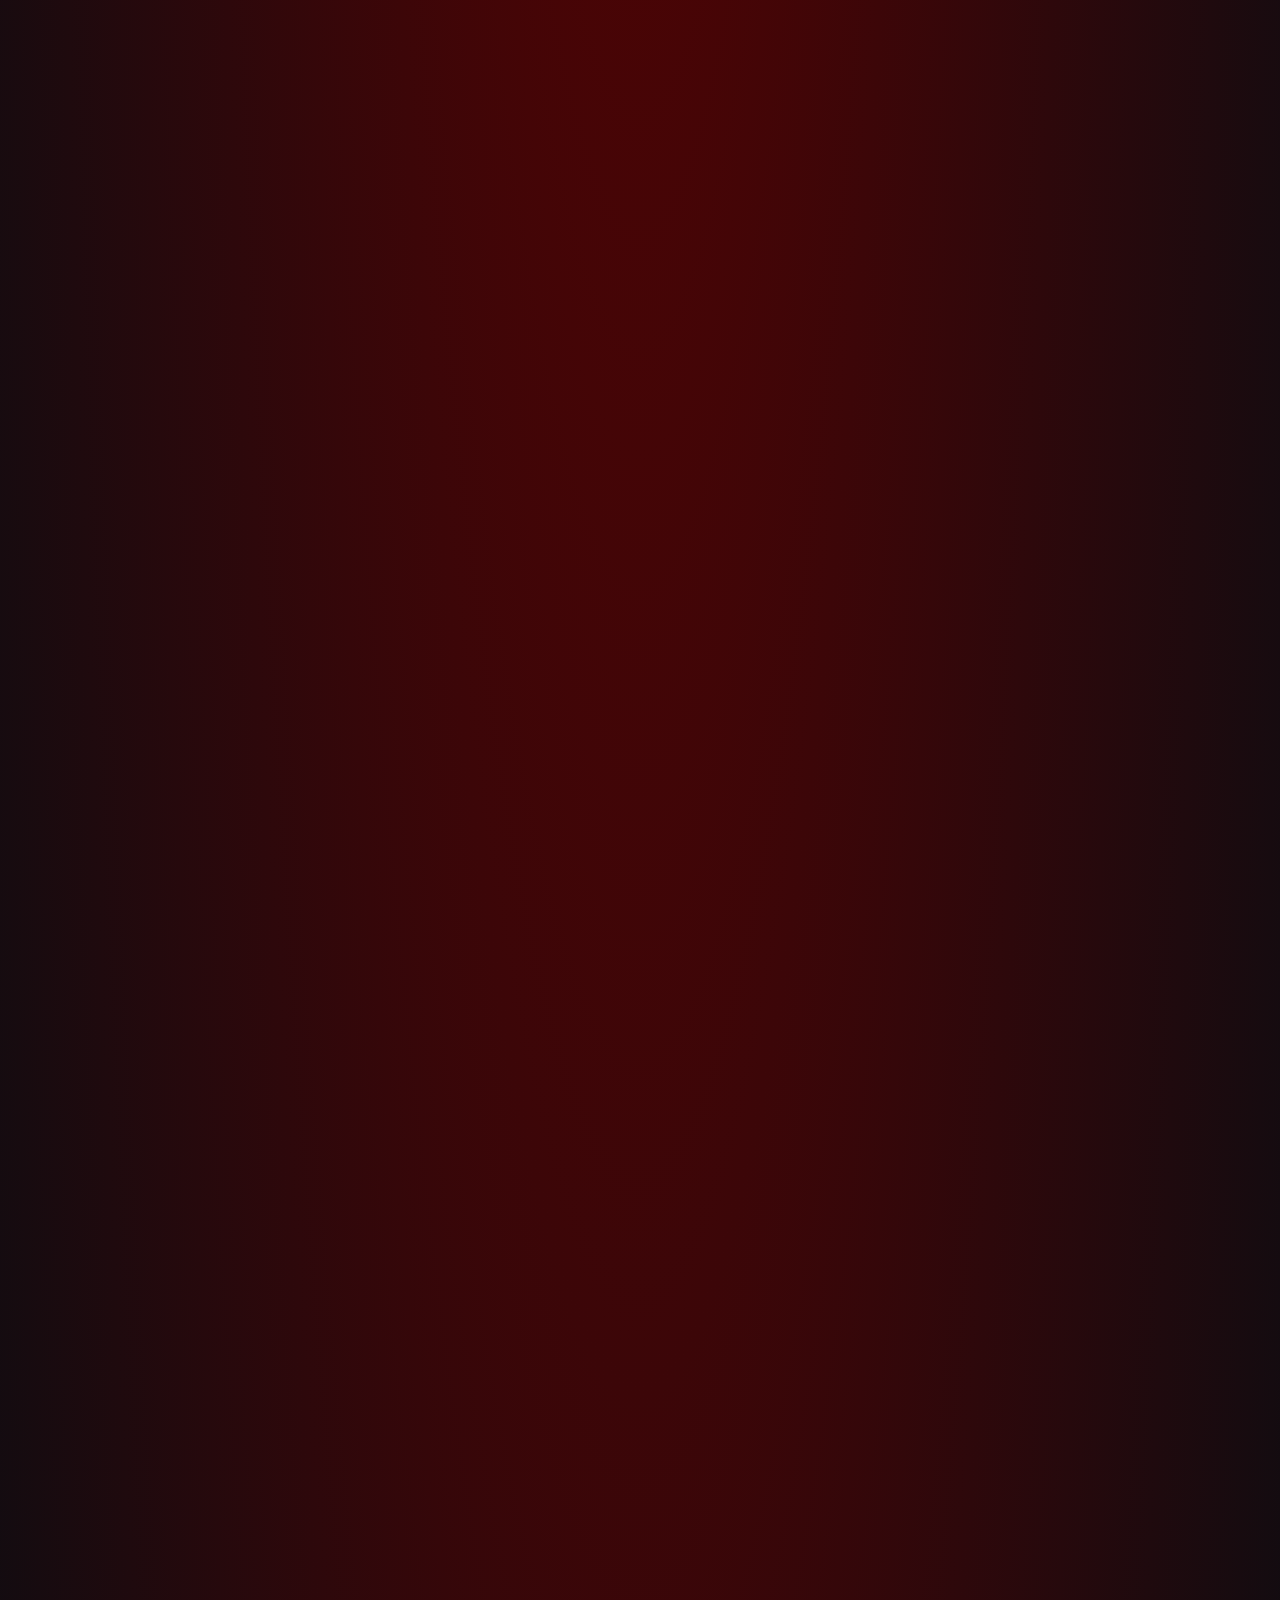
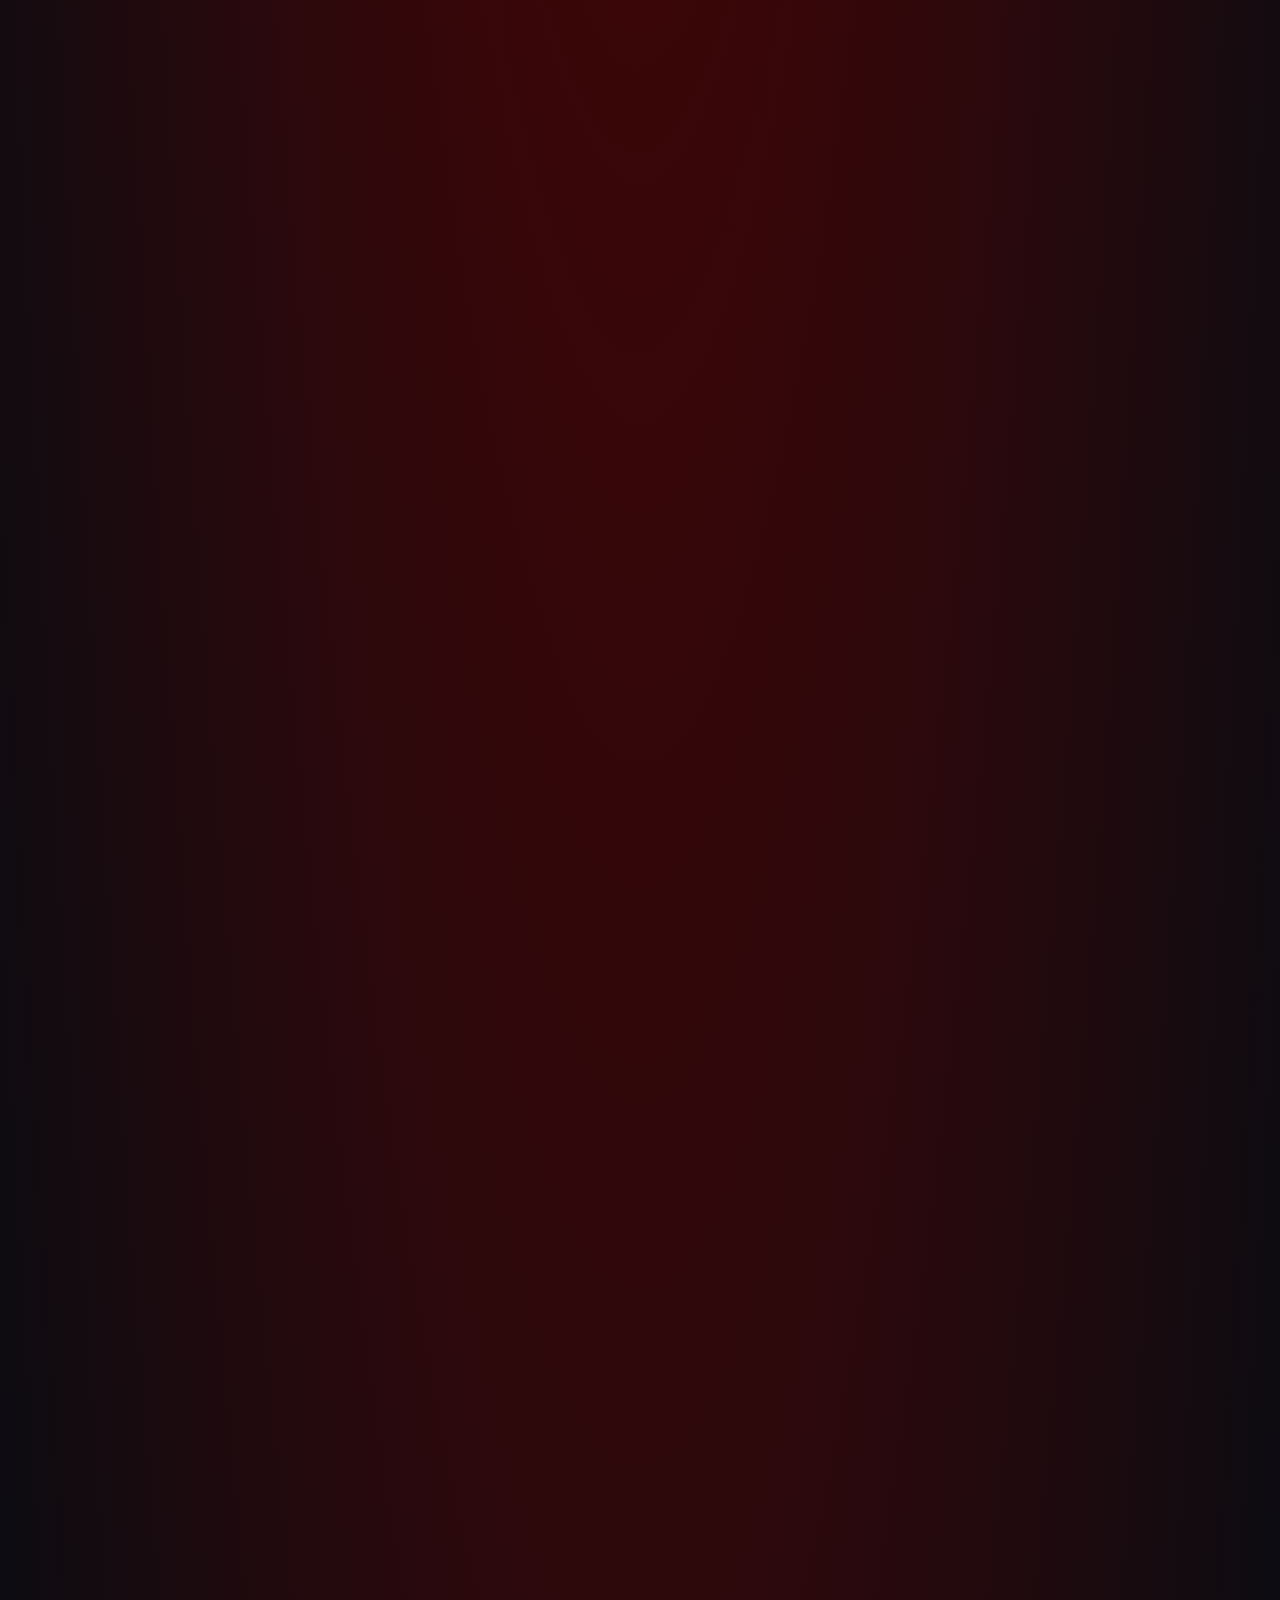
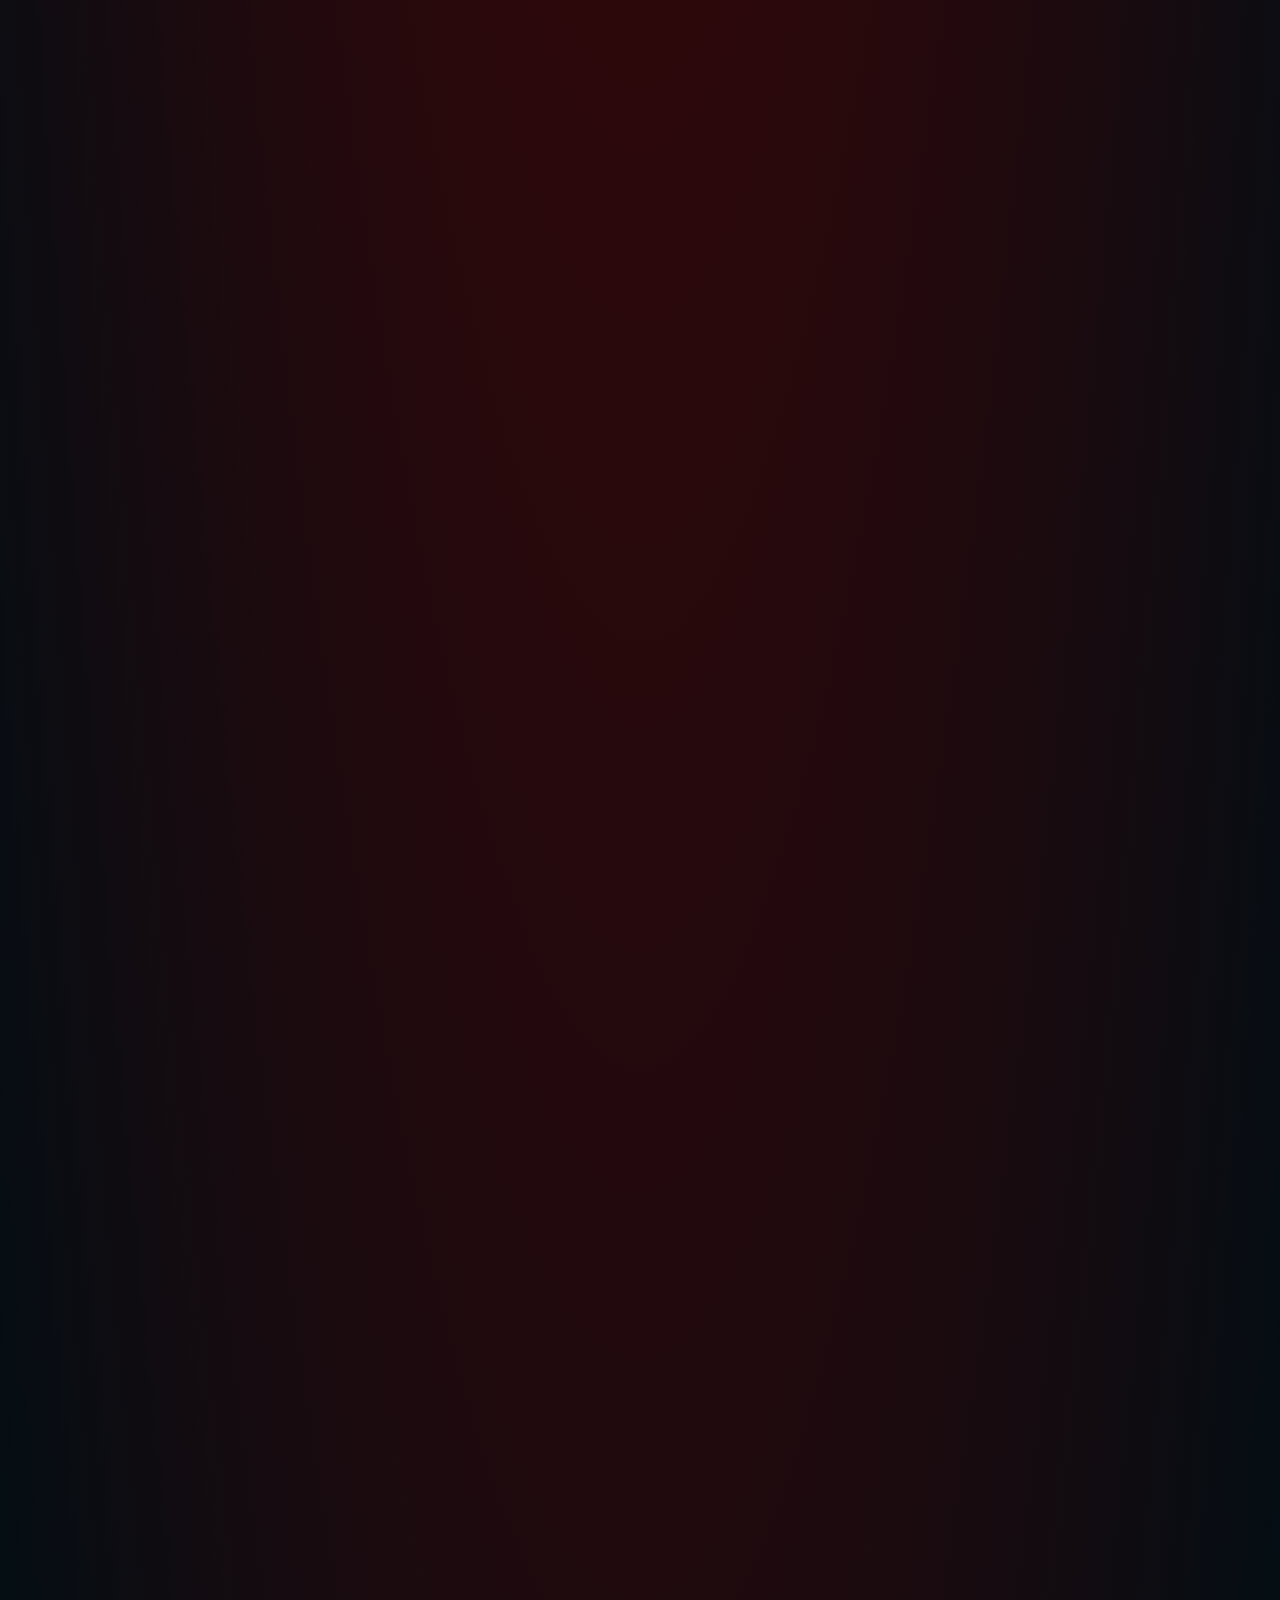
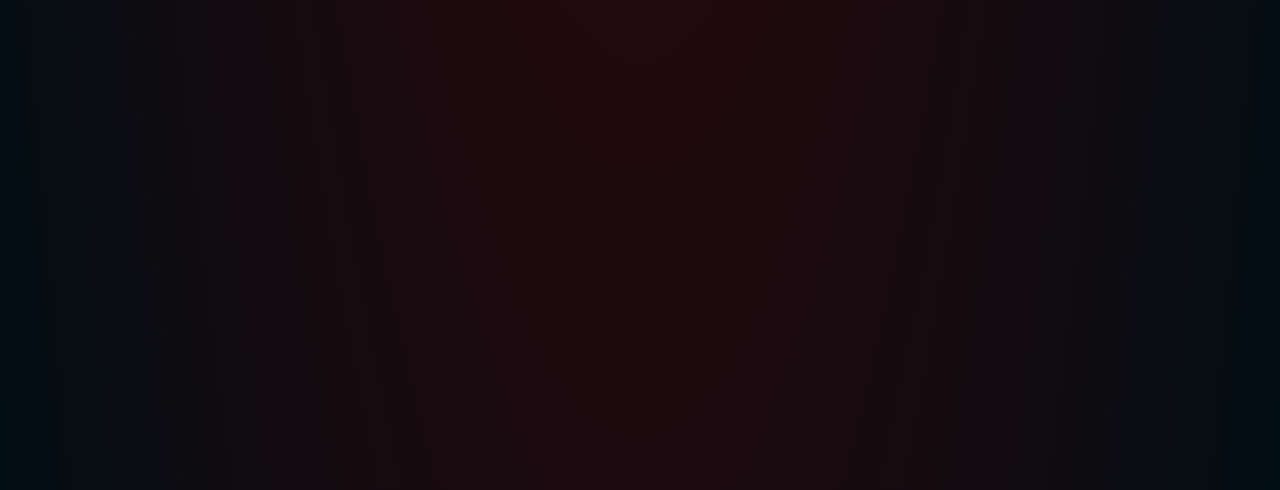
==== commit bde5247c: "done adding direct page loading" ====
--- a/index.html
+++ b/index.html
@@ -50,11 +50,11 @@
                 "  What do you want to read?">
             </div>
             <div class="display-names">
-                <span>The Quran</span>
-                <span>Al Mulk</span>
-                <span>Yaseen</span>
-                <span>Al Kahf</span>
-                <span>Al Waqi'ah</span>
+                <button class="span" onclick="Surah('quran');">The Quran</button>
+                <button class="span" onclick="Surah('mulk');">Al Mulk</button>
+                <button class="span" onclick="Surah('yaseen');">Yaseen</button>
+                <button class="span" onclick="Surah('Kahf');">Al Kahf</button>
+                <button class="span" onclick="Surah('Waqiah');">Al Waqi'ah</button>
             </div>
 
             <section>
@@ -67,5 +67,32 @@
 
     <script type="module" src="/javascript/main.js"></script>
     <script type="module" src="javascript/practice.js"></script>
+    
+    <script>
+    //function to rederict to direct suahpage
+        function Surah(data) {
+    if(data ==='mulk'){
+        const attribute = 67;
+        localStorage.setItem('attribute',JSON.stringify(attribute));
+        window.location.href="/html/surahpage.html";
+    }else if(data ==='yaseen'){
+        const attribute = 36;
+        localStorage.setItem('attribute',JSON.stringify(attribute));
+        window.location.href="/html/surahpage.html"
+    }else if(data ==='Kahf'){
+        const attribute = 18;
+        localStorage.setItem('attribute',JSON.stringify(attribute));
+        window.location.href="/html/surahpage.html"
+    }else if(data ==='Waqiah'){
+        const attribute = 56;
+        localStorage.setItem('attribute',JSON.stringify(attribute));
+        window.location.href="/html/surahpage.html"
+    }else if(data ==='quran'){
+        const attribute = 37;
+        localStorage.setItem('attribute',JSON.stringify(attribute));
+        window.location.href="/html/about-quran.html"
+    }   
+};
+    </script>    
 </body>
 </html>--- a/css/style.css
+++ b/css/style.css
@@ -1,10 +1,12 @@
 *{
     font-family: roboto;
+
 }
 
 body{
-    background-color: #272f33;
     margin: 0px 100px;
+    background:radial-gradient(rgb(90, 2, 2), #010e14);
+    height: 1650vh;
 }
 
 .header-main{
@@ -30,7 +32,6 @@
     display: block;
 }
 
-
 .header-icons{
     width: 50px;
     flex: 1;
@@ -56,6 +57,7 @@
     flex: 1;
     margin-top: 60px;
     fill: white;
+    transition: all 2s;
 }
 
 .search-box{
@@ -96,18 +98,19 @@
 
 .display-names{
     justify-content: center;
-    margin: 0px 10%;
+    align-items: center;
+    margin: 0px 8%;
     display: grid;
     gap: 10px;
     grid-template-columns:1fr 1fr 1fr ;
-    flex-wrap: nowrap;
     font-size: 15px;
     font-weight: bold;
 }
 
-.display-names span{
+.display-names .span{
     background-color: white;
     padding: 5px 0px;
+    border:none;
     border-radius: 25px;
     justify-content: center;
     text-align: center;
@@ -190,8 +193,14 @@
     margin-left: 20px;
 }
 
-
-
-
-
-
+.blink-logo{
+    transition: all 2s;
+    fill: red;
+
+}
+
+
+
+
+
+
--- a/css/responsive.css
+++ b/css/responsive.css
@@ -113,10 +113,7 @@
 }
 
 @media (0px <= width <= 555px){
-    .display-names{
-        grid-template-columns: 1fr 1fr ;
-        margin: 0px 40px;
-    }
+
     body{
         margin: 0px 0px;
     }
@@ -126,7 +123,21 @@
     }
 
     .search{
-        margin: 0px 0px 0px 10% ;
+        margin: 0px 0px 0px 6.3% ;
+    }
+
+    .display-names{
+        grid-template-columns: 1fr 1fr 1fr;
+        font-size: 13px;
+        font-weight: bold;
+        margin: 0px 70px;
+        
+    }
+    
+    .display-names .span{
+        display: block;
+        background-color: white;
+        padding: 5px 6px;
     }
 
     .container{
@@ -180,8 +191,13 @@
         font-family:Naskh;
     }
     
-
     .audio-arb{
         width: 80%;
     }
+
+    .audio-eng-arb{
+        flex: 1;
+        width: 80%;
+        padding: 10px 25px;
+    }
 }--- a/css/hover.css
+++ b/css/hover.css
@@ -4,10 +4,11 @@
     cursor: pointer;
 }
 
-.display-names span:hover{
+.span:hover{
     background-color:rgb(17, 147, 187); 
     color: white;
     cursor: pointer;
+
 }
 
 .logo-image:hover{
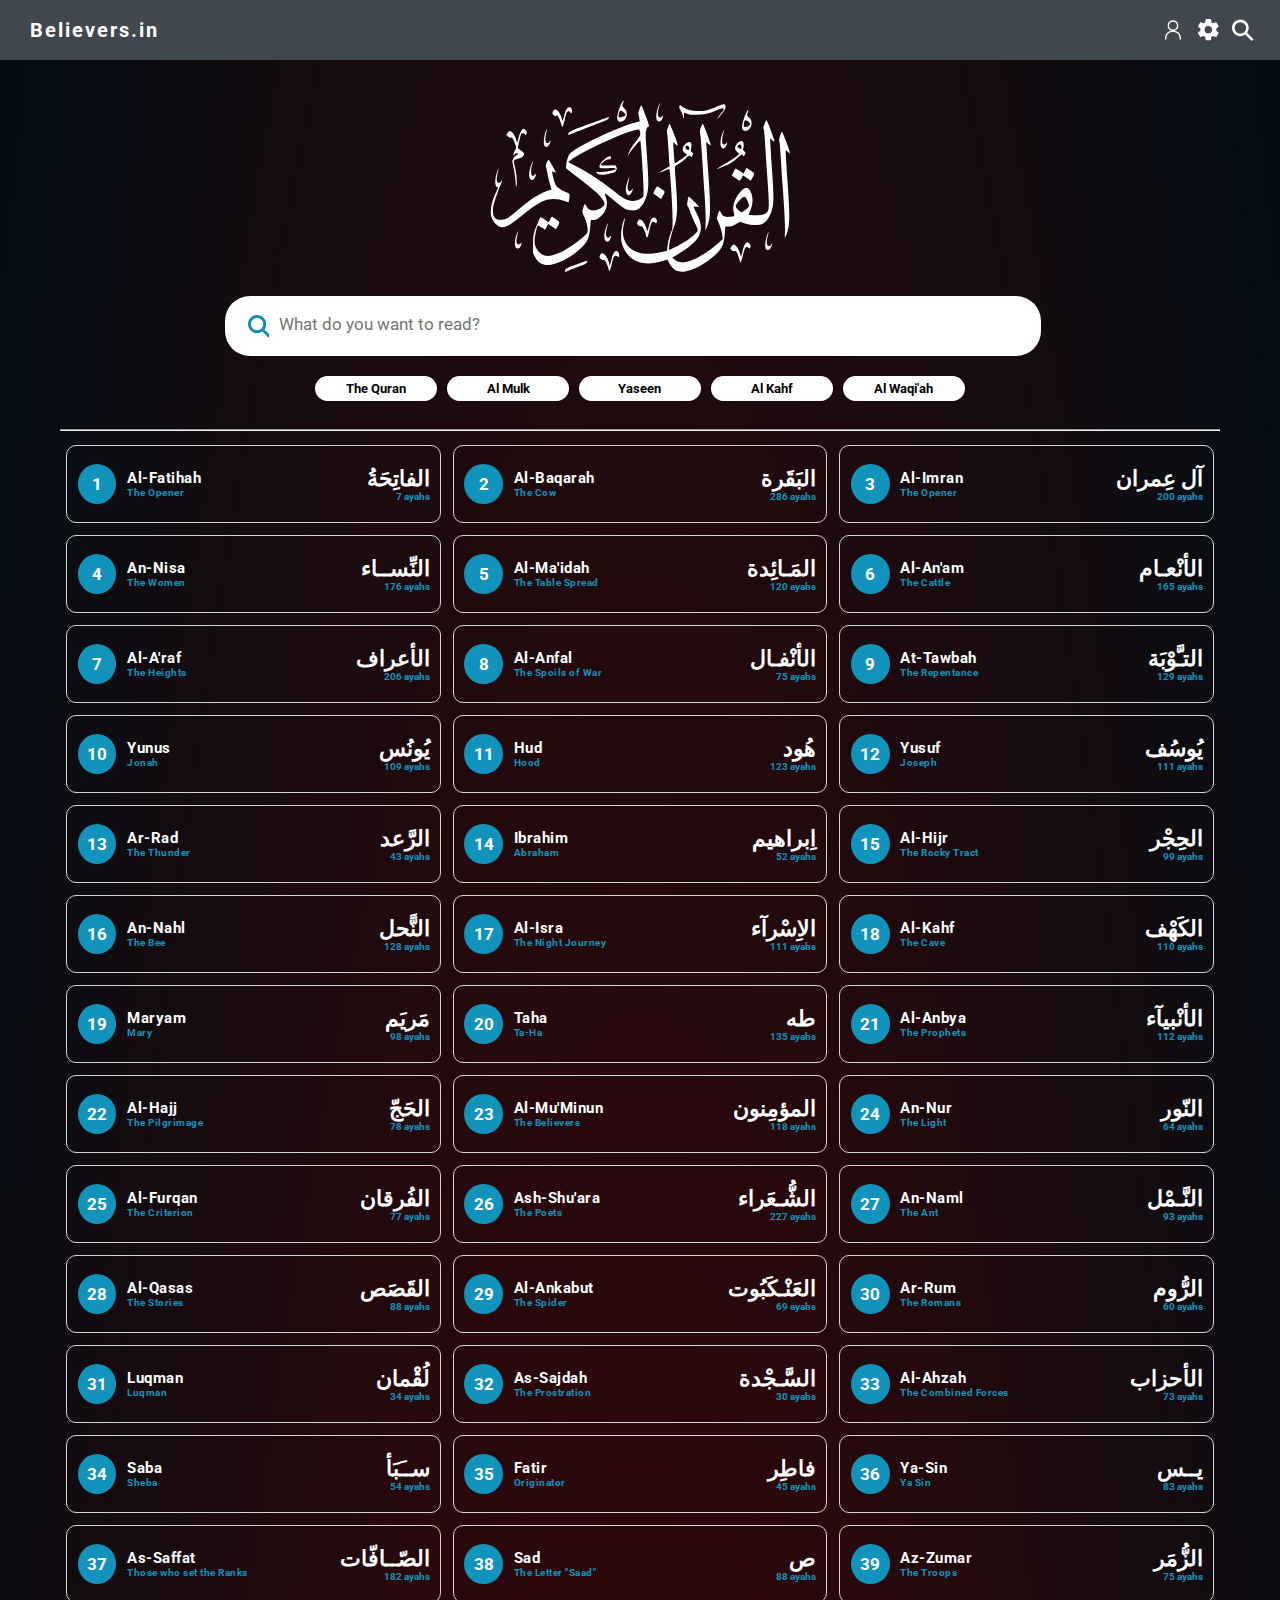
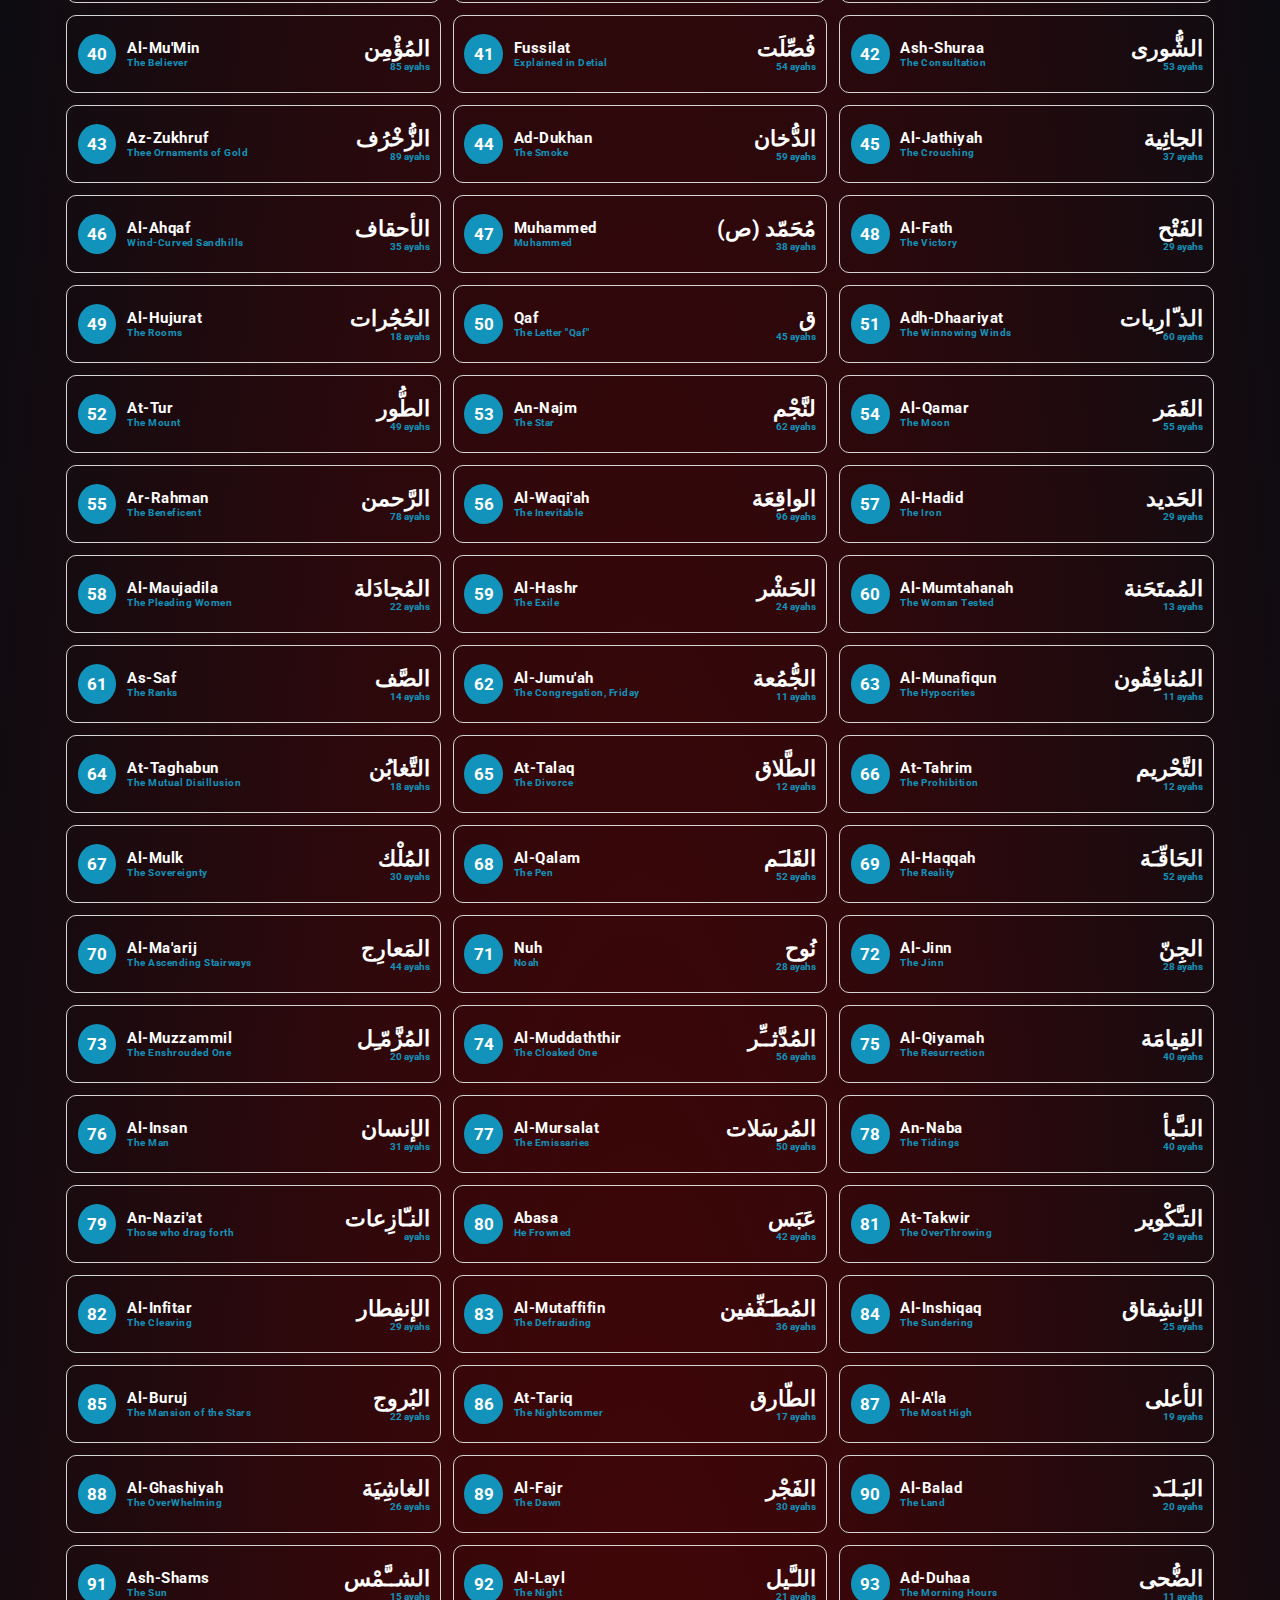
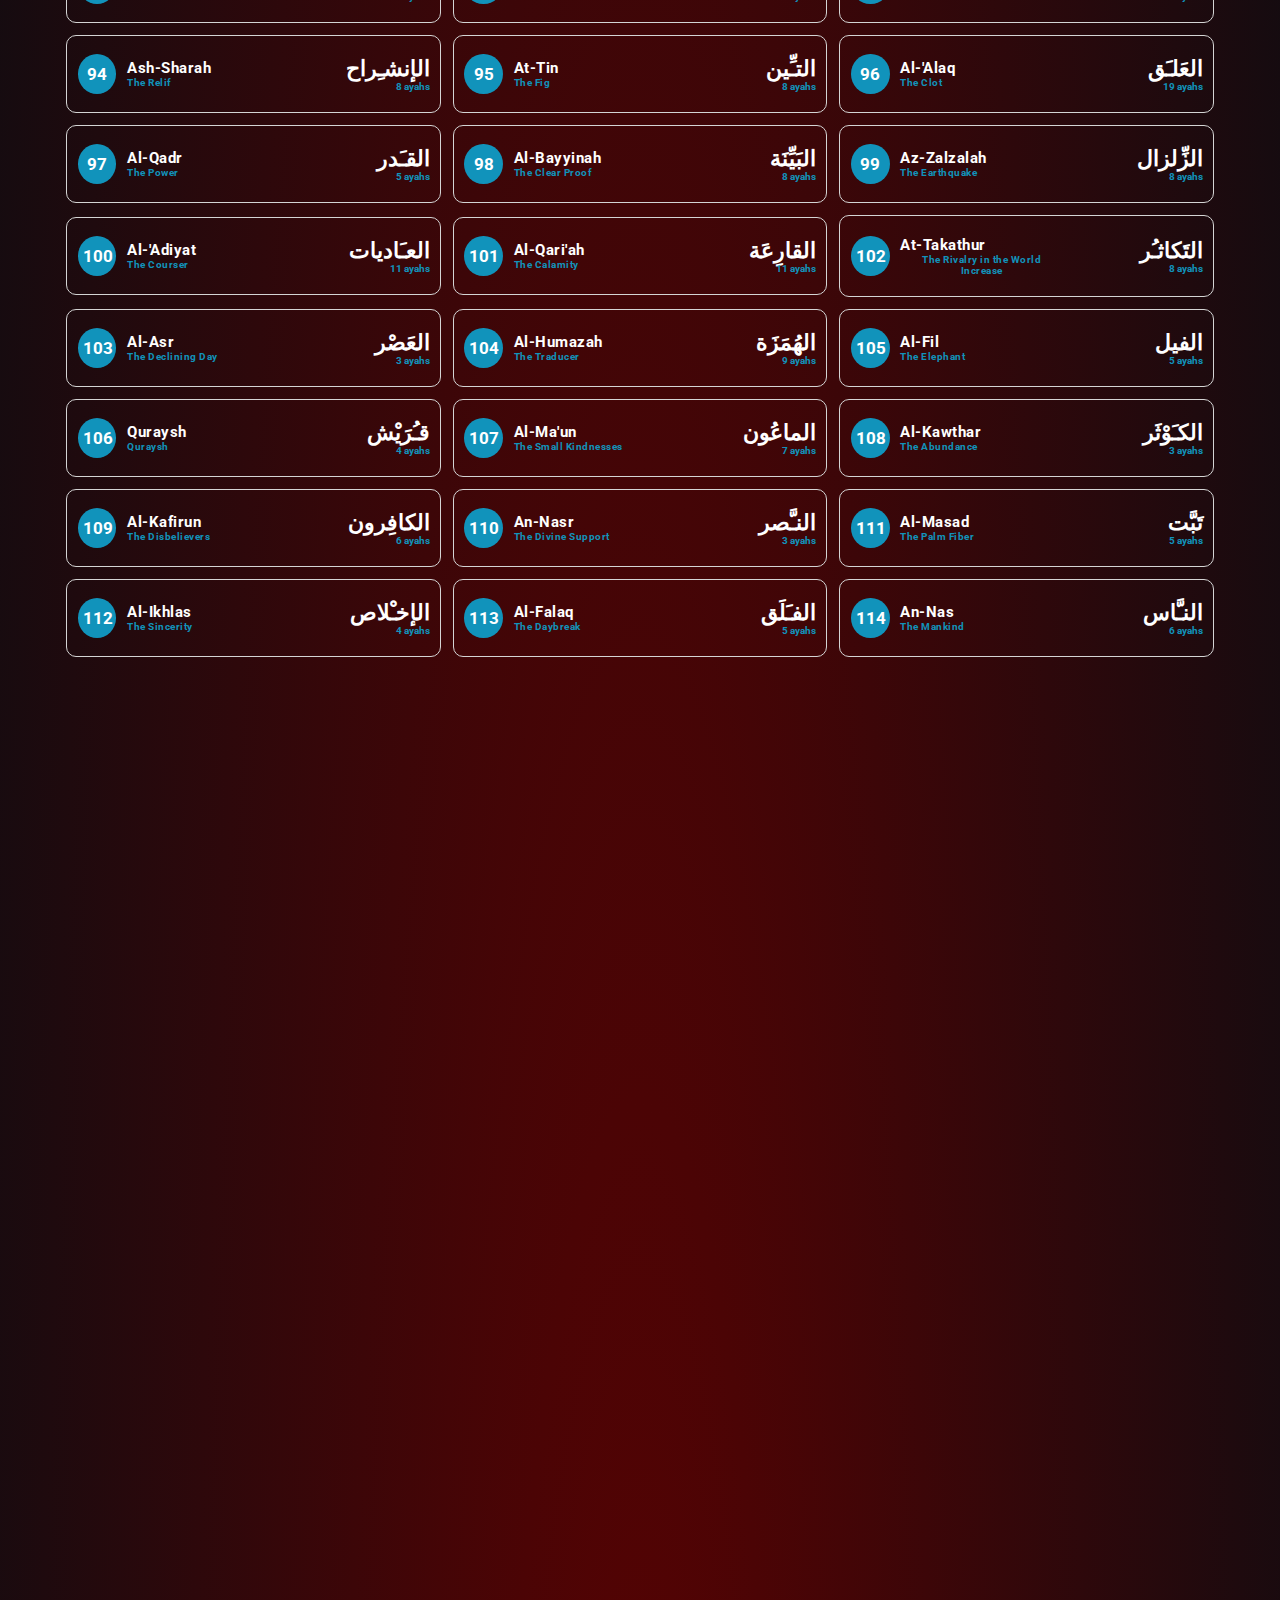
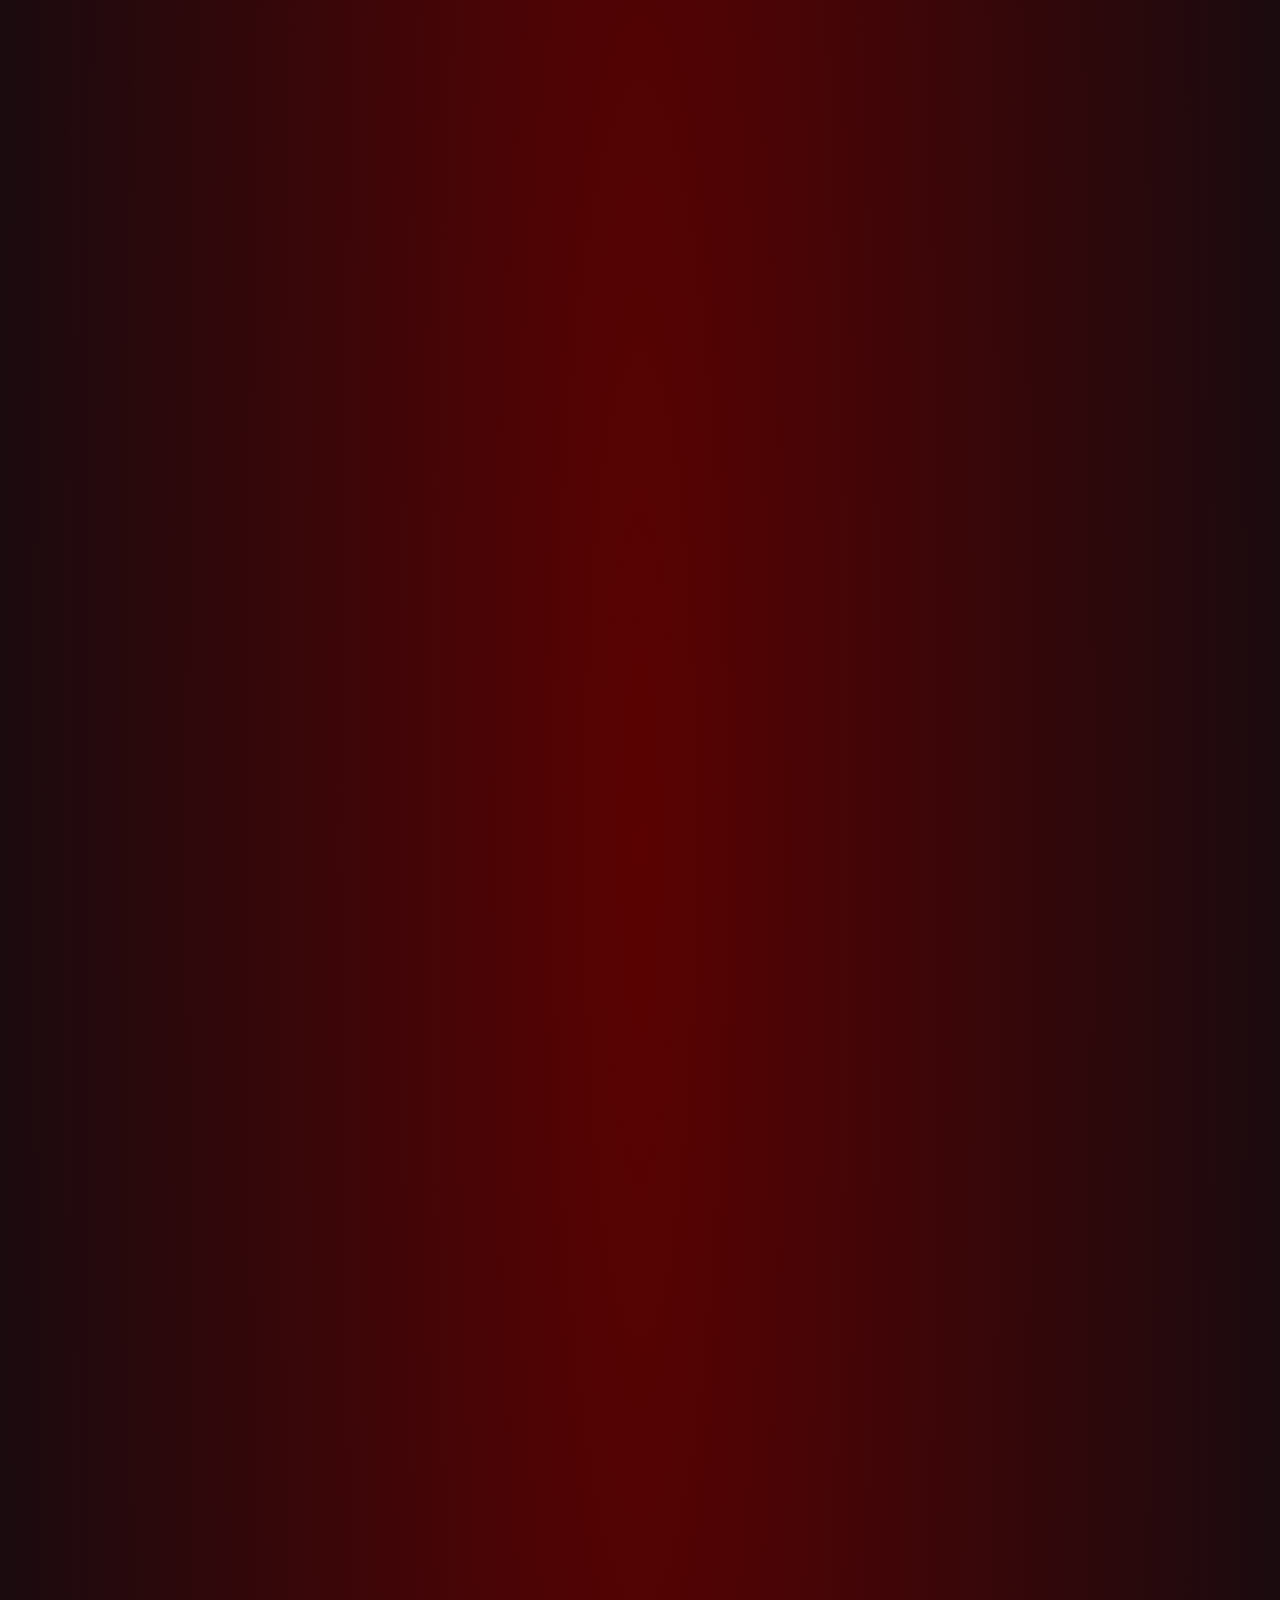
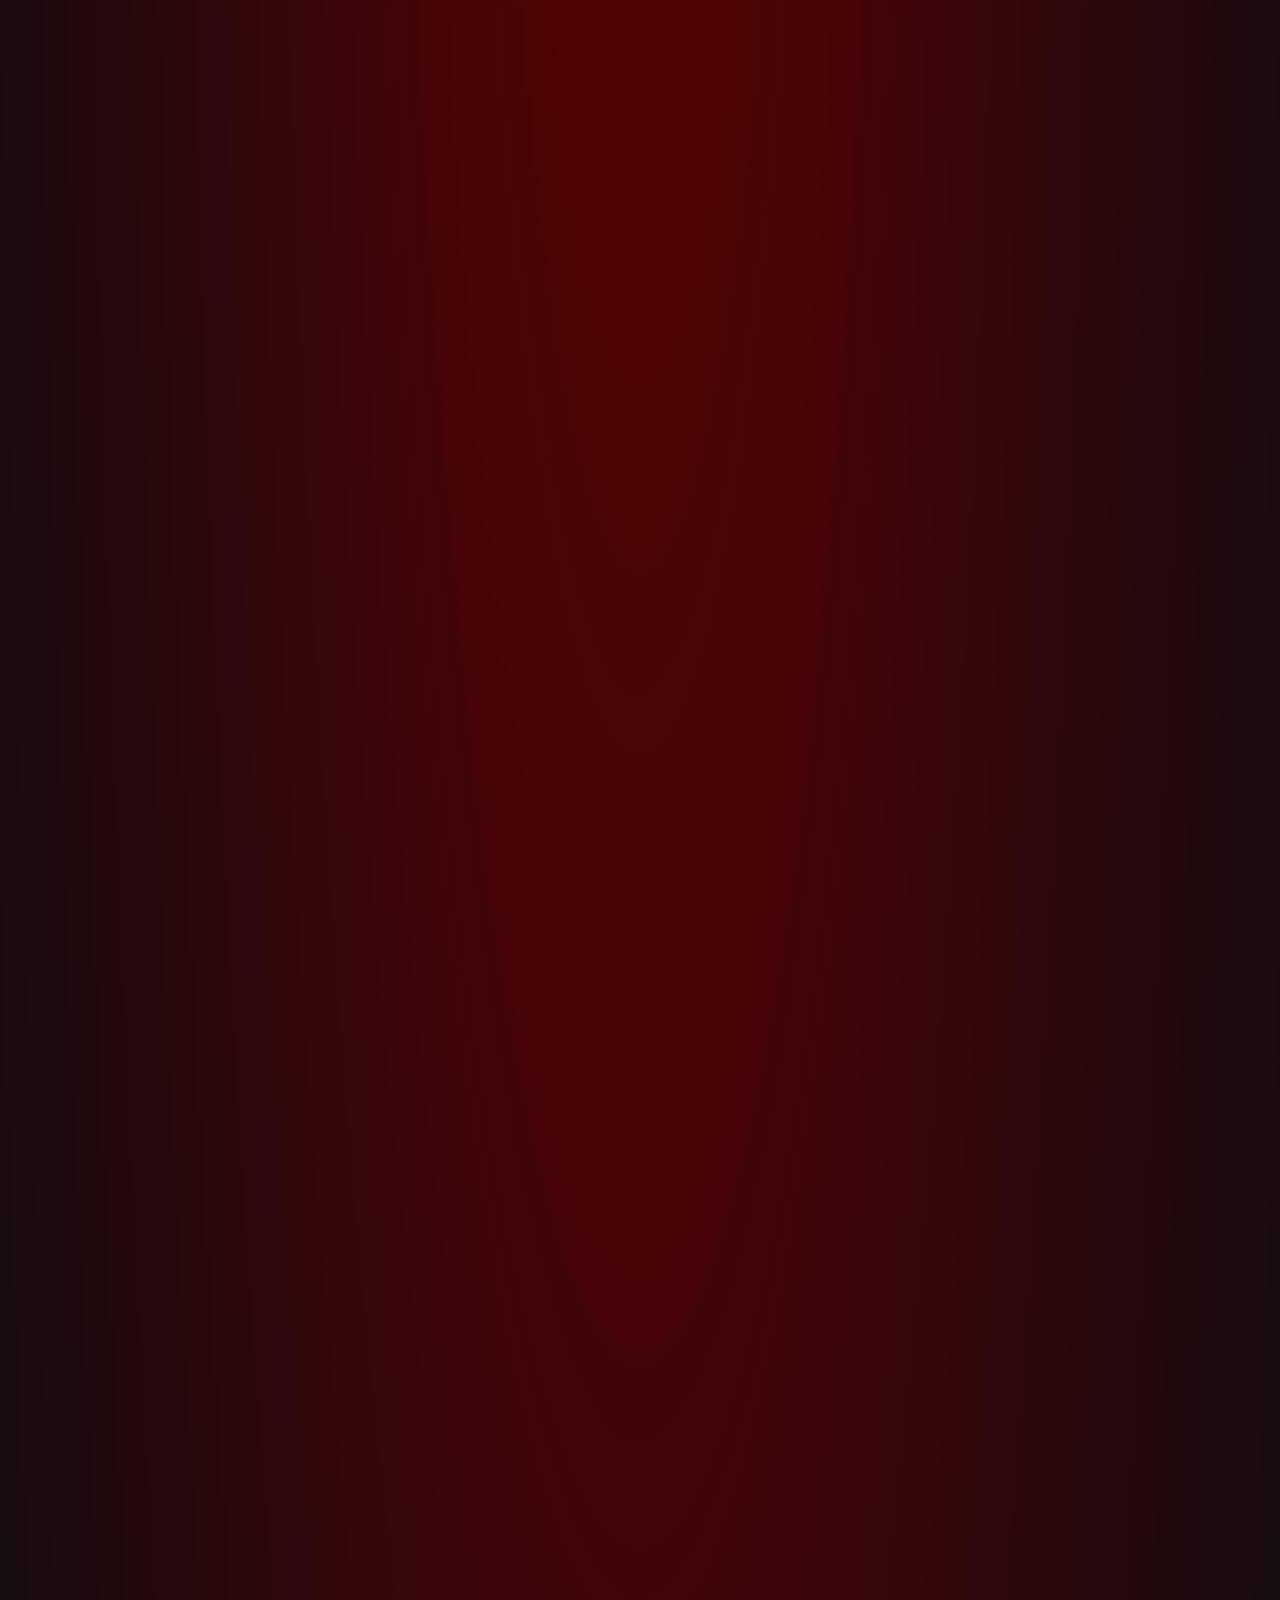
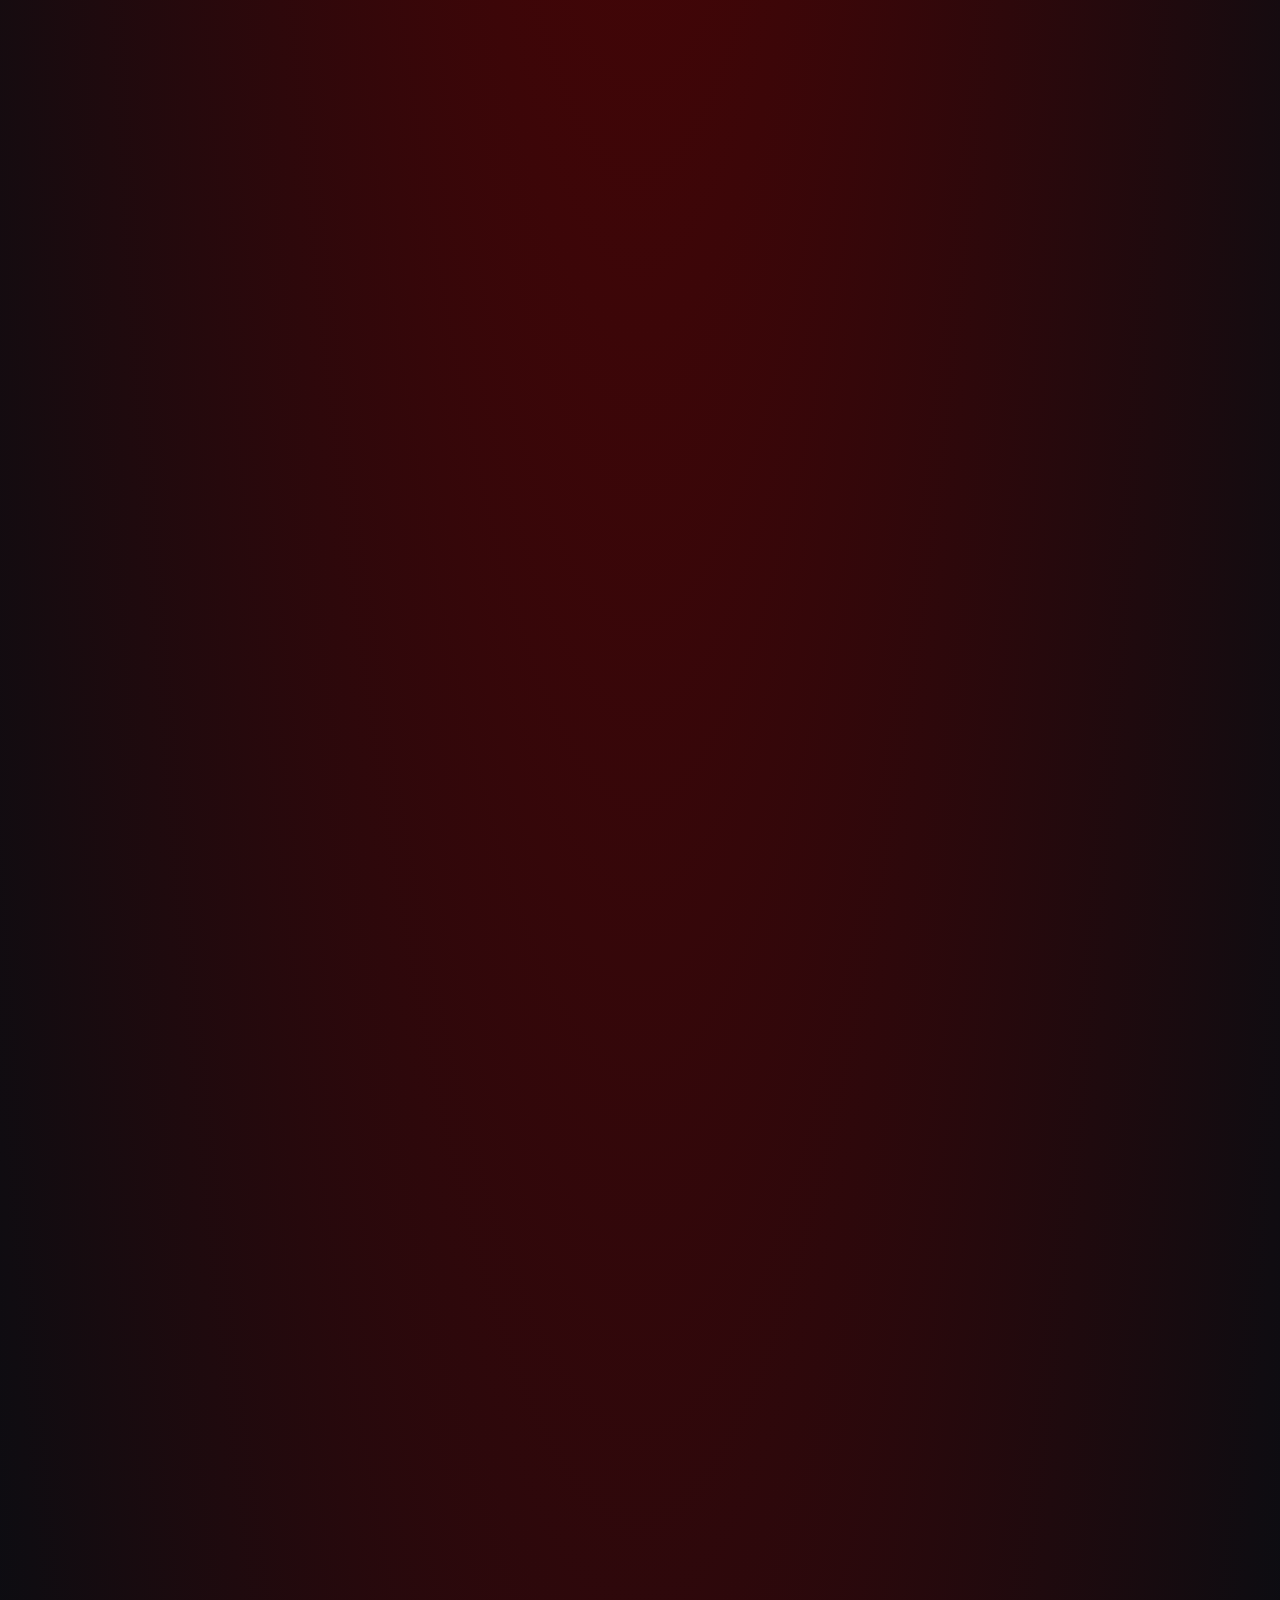
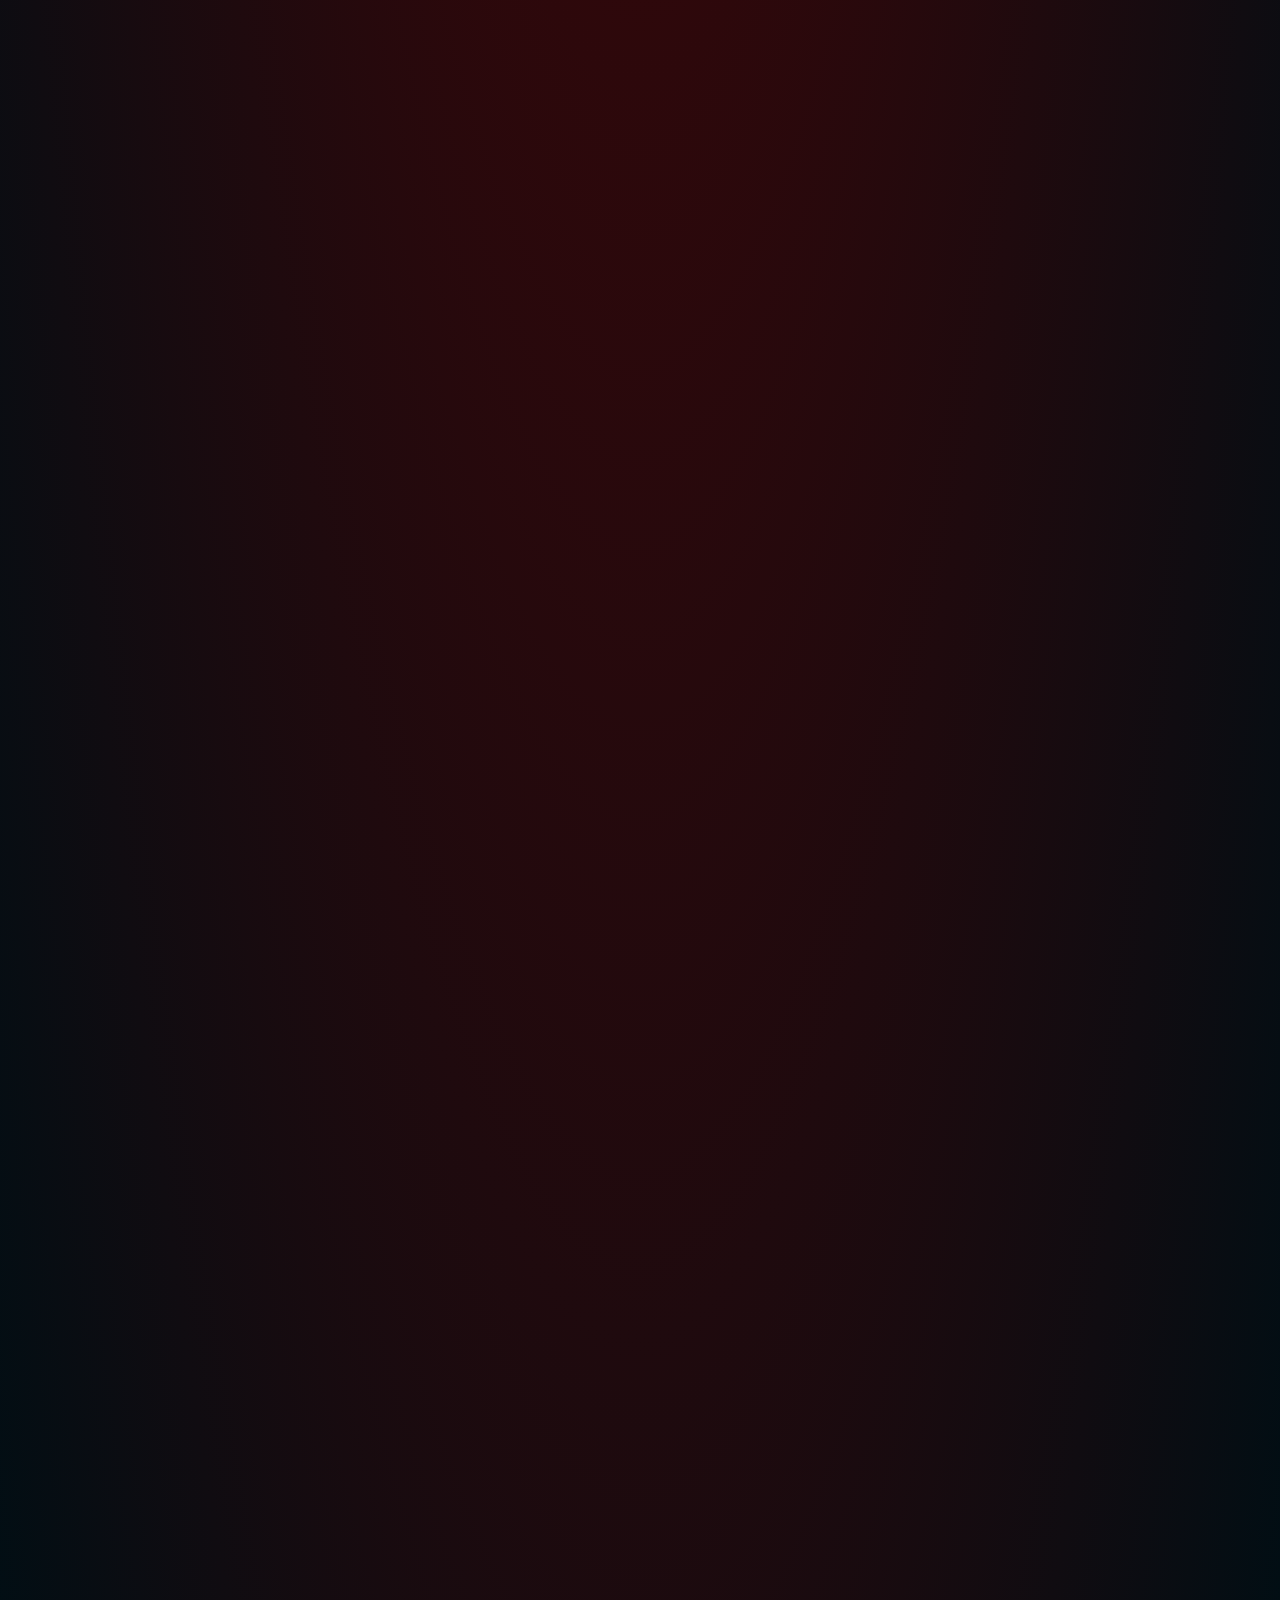
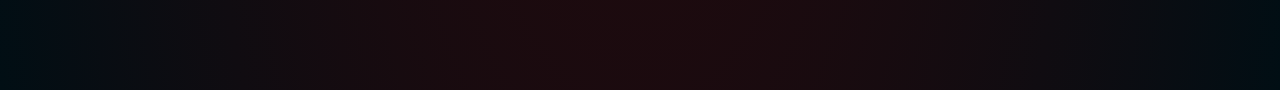
==== commit 95d54fd9: "edited font" ====
--- a/index.html
+++ b/index.html
@@ -7,6 +7,7 @@
     <link rel="preconnect" href="https://fonts.googleapis.com">
 <link rel="preconnect" href="https://fonts.gstatic.com" crossorigin>
 <link href="https://fonts.googleapis.com/css2?family=Roboto:wght@400;700;900&display=swap" rel="stylesheet">
+<link rel="stylesheet" href="https://fonts.googleapis.com/icon?family=Material+Icons">
 <link rel="preconnect" href="https://fonts.googleapis.com">
 <link rel="preconnect" href="https://fonts.gstatic.com" crossorigin>
 <link href="https://fonts.googleapis.com/css2?family=Noto+Naskh+Arabic&display=swap" rel="stylesheet">
--- a/css/style.css
+++ b/css/style.css
@@ -6,7 +6,7 @@
 body{
     margin: 0px 100px;
     background:radial-gradient(rgb(90, 2, 2), #010e14);
-    height: 1650vh;
+    height: 1250vh;
 }
 
 .header-main{
@@ -116,6 +116,7 @@
     text-align: center;
     align-items: center;
     transition: all 0.3s;
+    font-weight: bold;
 }
 
 .button-item{
@@ -195,12 +196,12 @@
 
 .blink-logo{
     transition: all 2s;
-    fill: red;
-
-}
-
-
-
-
-
-
+    fill:rgb(230, 3, 3);
+
+}
+
+
+
+
+
+
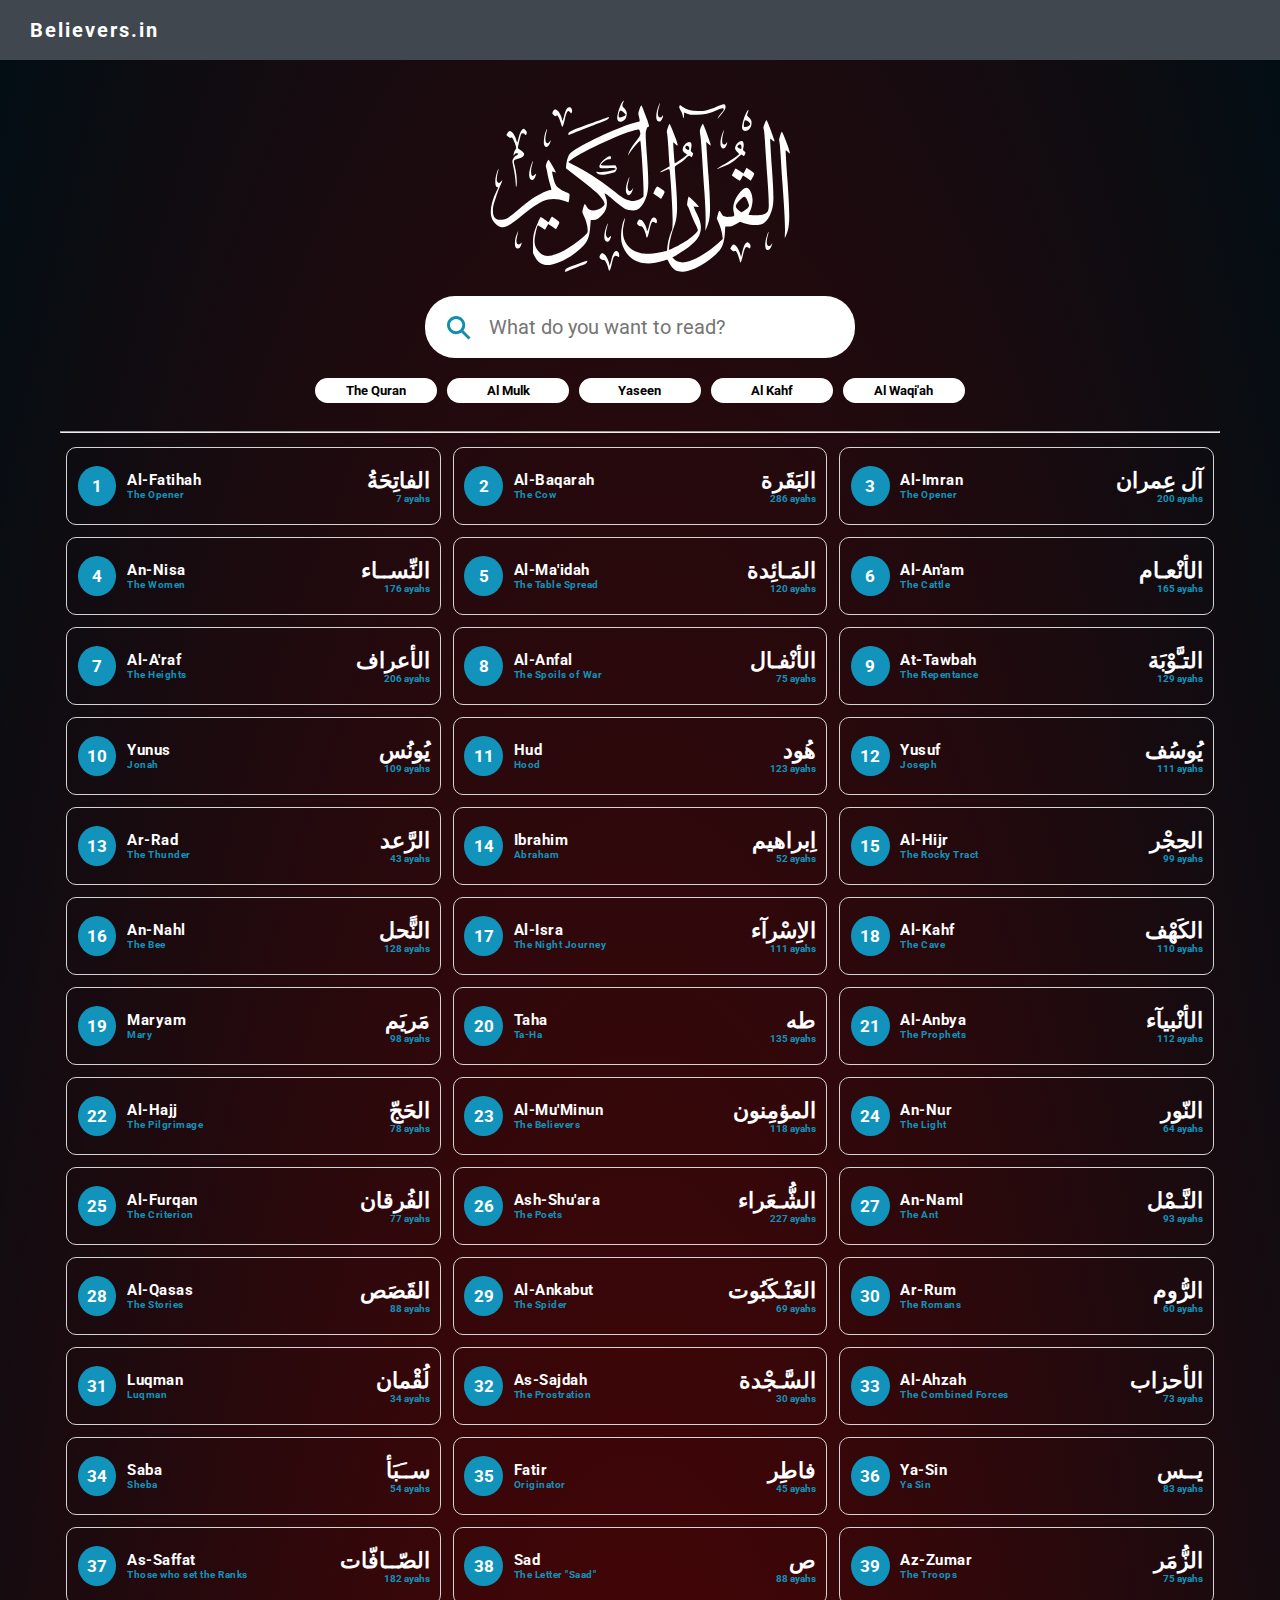
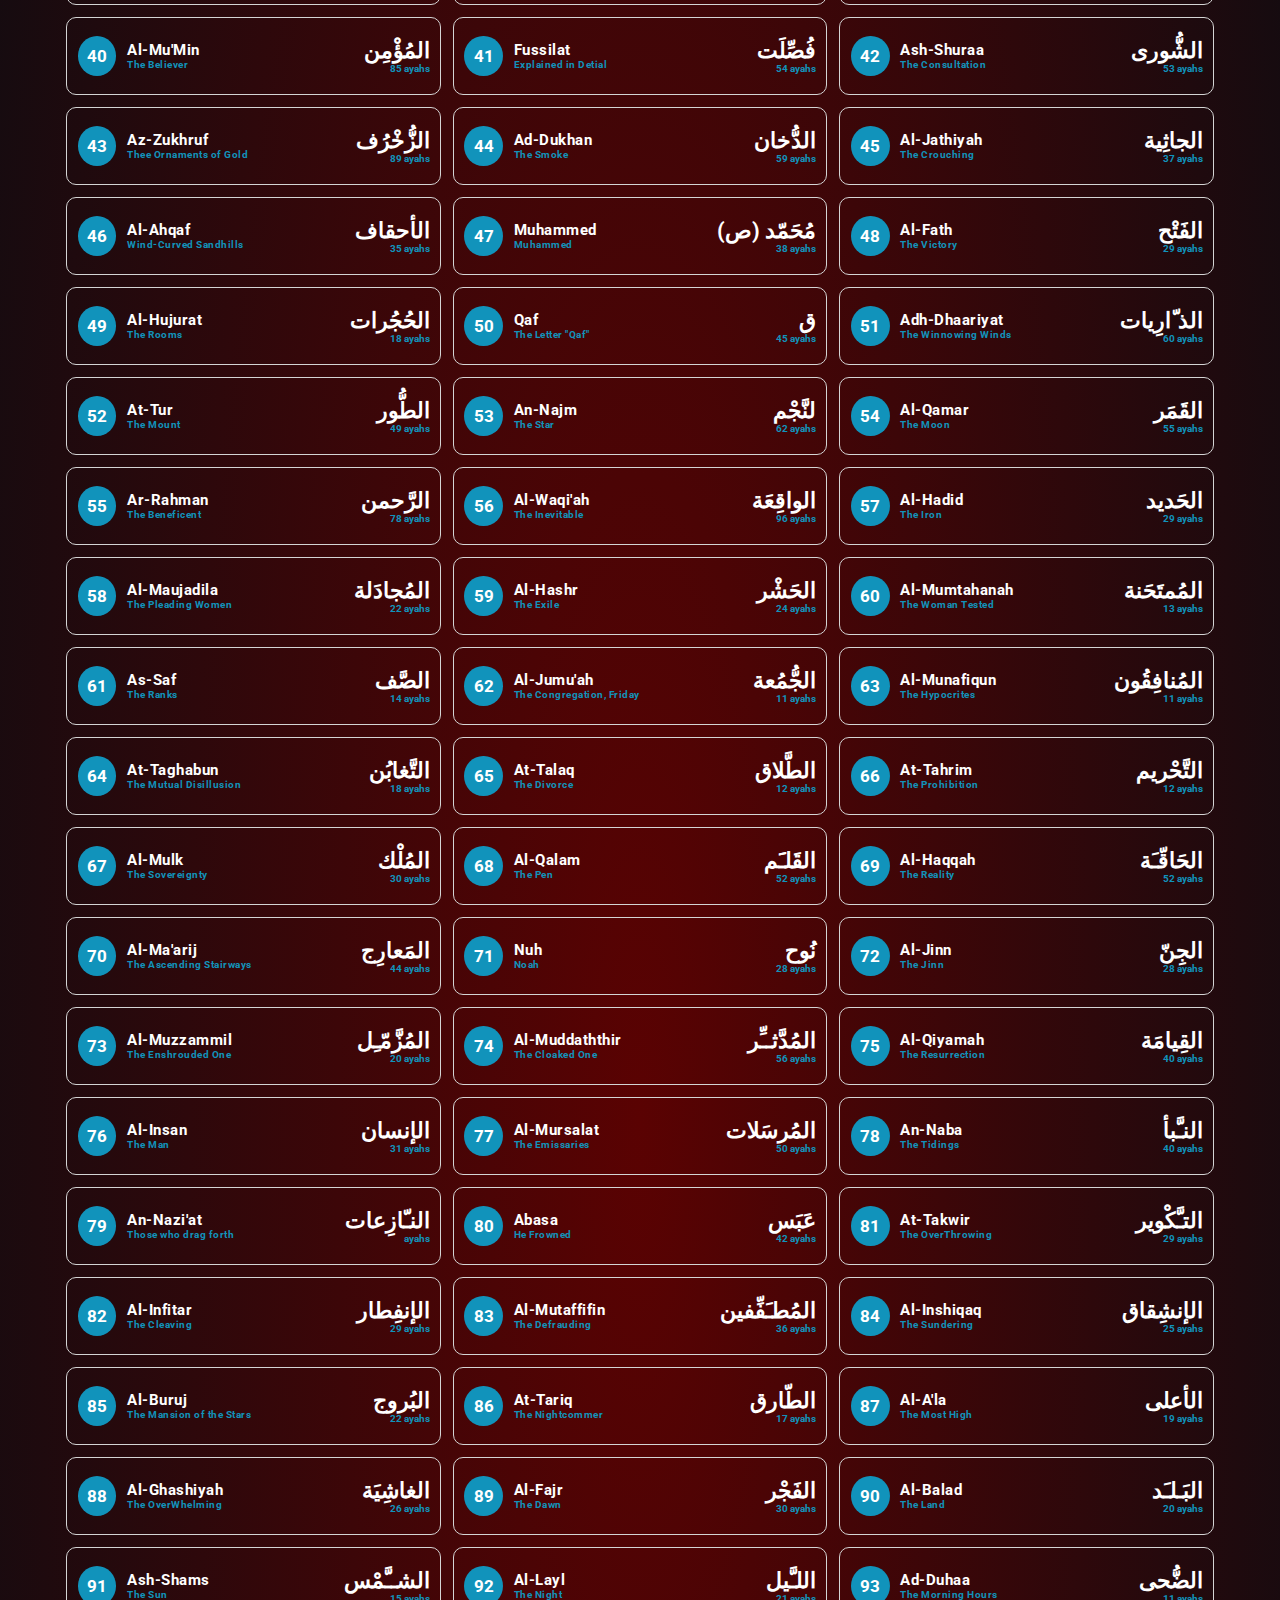
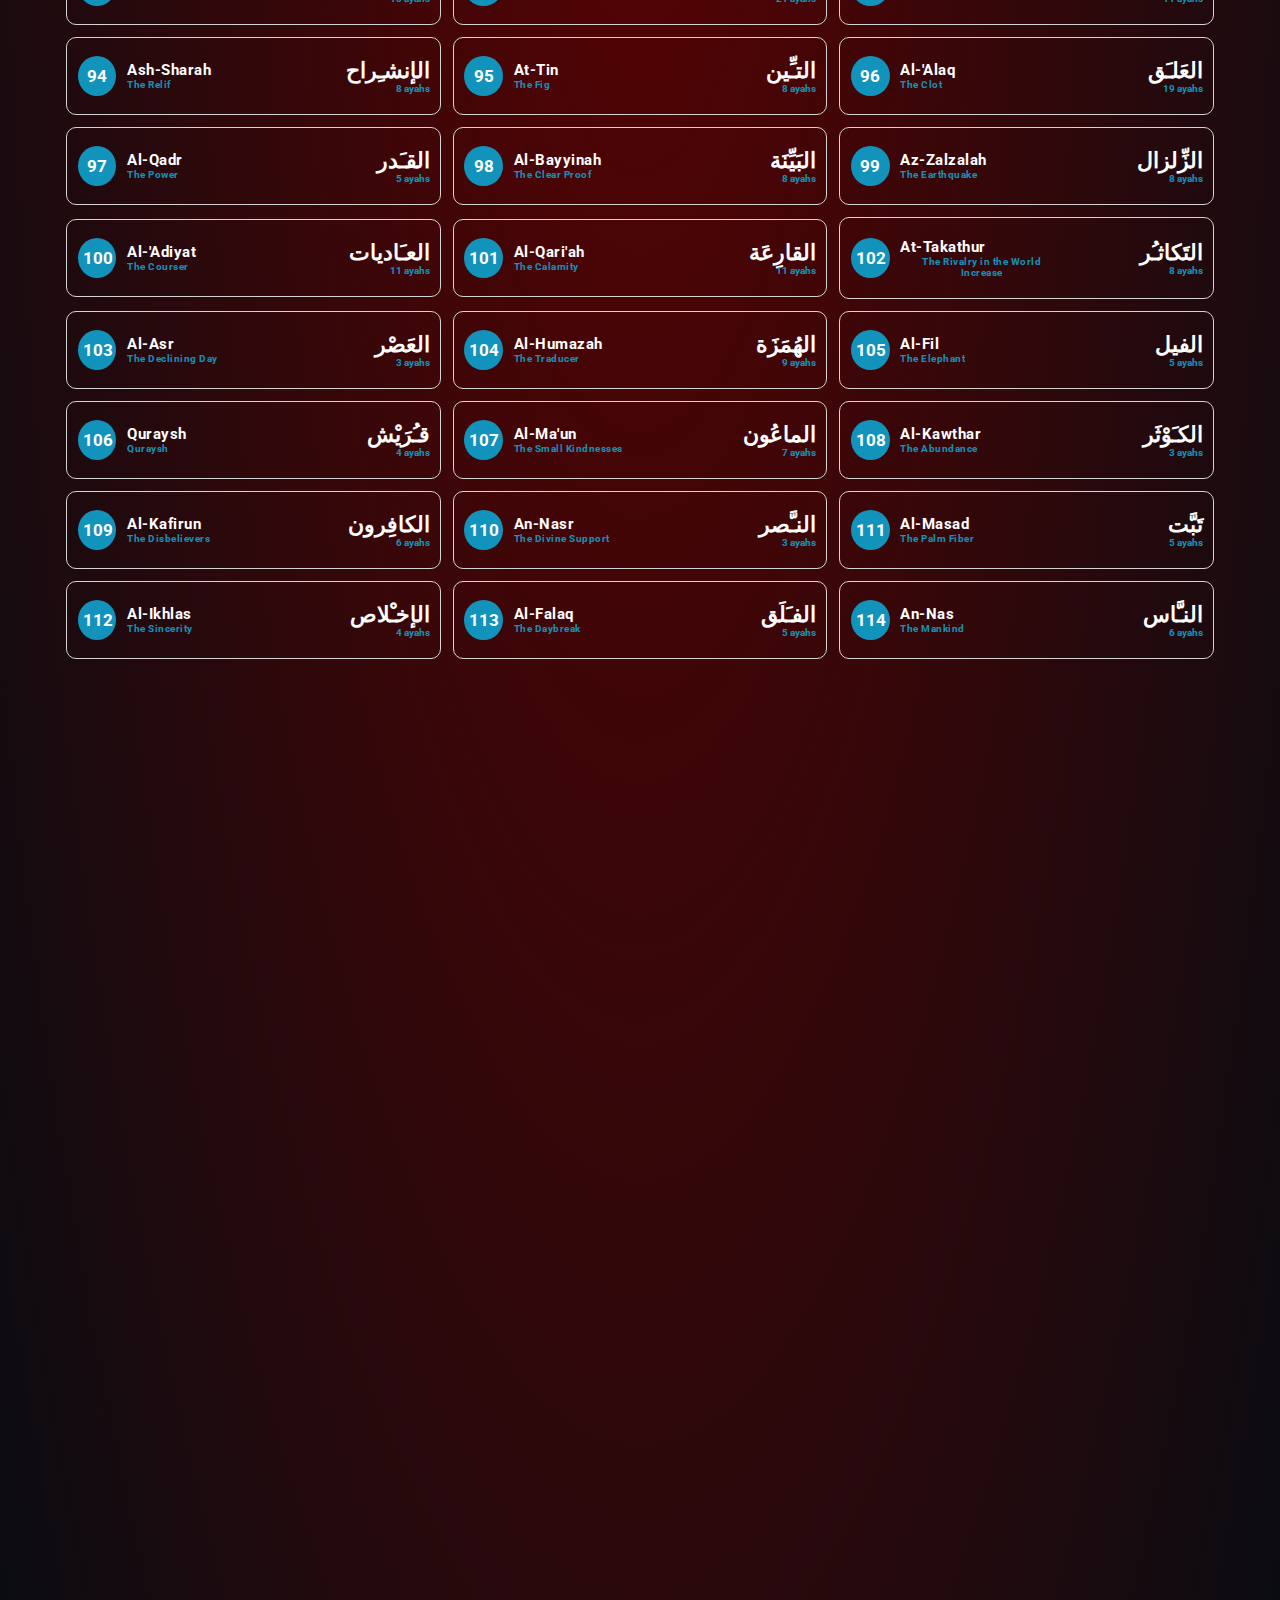
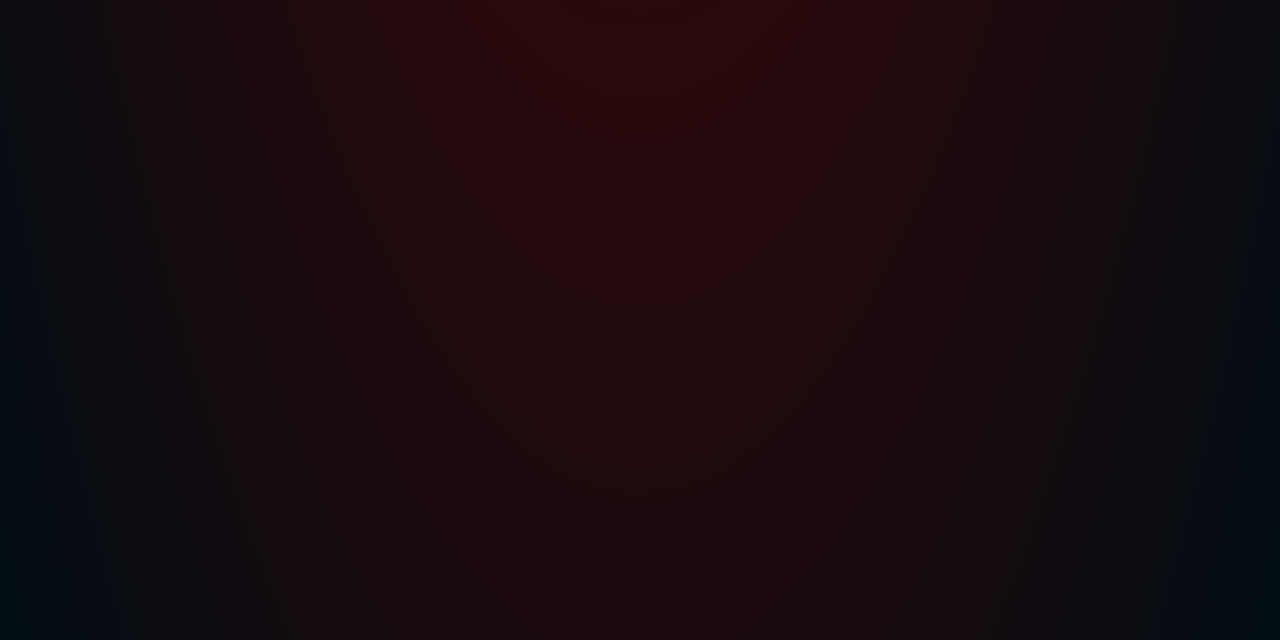
==== commit e092c0f8: "search box" ====
--- a/index.html
+++ b/index.html
@@ -22,17 +22,6 @@
                 <div class="header-logo">
                     Believers.in
                 </div>
-                <div class="header-icons">   
-                    <svg width="22" height="22" viewBox="0 0 15 15" fill="none" xmlns="http://www.w3.org/2000/svg"><path d="M7.5.875a3.625 3.625 0 0 0-1.006 7.109c-1.194.145-2.218.567-2.99 1.328-.982.967-1.479 2.408-1.479 4.288a.475.475 0 1 0 .95 0c0-1.72.453-2.88 1.196-3.612.744-.733 1.856-1.113 3.329-1.113s2.585.38 3.33 1.113c.742.733 1.195 1.892 1.195 3.612a.475.475 0 1 0 .95 0c0-1.88-.497-3.32-1.48-4.288-.77-.76-1.795-1.183-2.989-1.328A3.627 3.627 0 0 0 7.5.875ZM4.825 4.5a2.675 2.675 0 1 1 5.35 0 2.675 2.675 0 0 1-5.35 0Z" fill="currentColor" fill-rule="evenodd" clip-rule="evenodd"></path></svg>
-
-                    <svg width="22" height="22" viewBox="0 0 24 24" fill="currentColor" xmlns="http://www.w3.org/2000/svg"><path d="M12.32 7.582a4.044 4.044 0 1 0 4.044 4.043 4.056 4.056 0 0 0-4.043-4.043Zm8.73 4.043c-.002.378-.03.755-.082 1.13l2.46 1.926a.586.586 0 0 1 .134.747l-2.328 4.02a.588.588 0 0 1-.715.248l-2.894-1.162a8.923 8.923 0 0 1-1.962 1.146l-.433 3.072a.603.603 0 0 1-.581.498H9.993a.607.607 0 0 1-.582-.482l-.433-3.072a8.556 8.556 0 0 1-1.962-1.147l-2.893 1.163a.589.589 0 0 1-.715-.249L1.08 15.445a.586.586 0 0 1 .133-.748l2.46-1.926a8.823 8.823 0 0 1-.082-1.146c.002-.378.03-.755.083-1.13L1.213 8.57a.586.586 0 0 1-.133-.747l2.328-4.02a.588.588 0 0 1 .715-.248l2.893 1.162A8.924 8.924 0 0 1 8.978 3.57L9.411.498A.603.603 0 0 1 9.993 0h4.656a.607.607 0 0 1 .582.482l.432 3.072A8.557 8.557 0 0 1 17.628 4.7l2.89-1.163a.588.588 0 0 1 .716.249l2.328 4.019a.586.586 0 0 1-.133.747l-2.461 1.927c.052.38.08.762.083 1.145Z"></path></svg>
-
-                   
-
-                    <svg width="22" height="23" viewBox="0 0 24 24" fill="currentColor" xmlns="http://www.w3.org/2000/svg"><path d="m23.5 21.466-7.01-7.01a9.066 9.066 0 0 0 1.736-5.343C18.226 4.088 14.138 0 9.113 0 4.088 0 0 4.088 0 9.113c0 5.025 4.088 9.113 9.113 9.113a9.066 9.066 0 0 0 5.343-1.735l7.01 7.009 2.034-2.034ZM9.113 15.348a6.236 6.236 0 1 1 6.235-6.235 6.243 6.243 0 0 1-6.235 6.235Z"></path></svg>
-                    <img src="/assets/settings.png" alt="">
-                    <img src="/assets/globe.png" alt="">
-                </div>
             </div>
         </head>
         <main class="logo">
@@ -41,15 +30,21 @@
                     <path d="M128 293.2c0-.6.5-2.2 1.1-3.4.8-1.9 4.4-3.6 18.7-8.6 9.7-3.4 18-6.2 18.4-6.2.4 0 .3 1.1-.4 2.5-.7 1.6-2.7 3-6 4.1-3.9 1.3-21.2 8.1-30.5 12.1-.7.3-1.3 0-1.3-.5zm194.1-.2c-6-1.4-11.3-6.1-14.9-13-1.9-3.6-3.5-6.6-3.7-6.8-.2-.2-3.9.8-8.4 2.2-24.1 7.6-44.5 4.5-57.4-8.7-5.9-6-11.1-15.6-12.8-23.8-2.1-9.9.5-31.6 4.7-38.9l1.5-2.5-.5 3c-.3 1.7-1.3 6.4-2.2 10.5-4.6 21.4 5.3 39.1 25.7 46 5.6 1.9 8 2.2 18.9 1.8 8.8-.3 15.1-1.2 21.1-2.8l8.6-2.3.7-6.7c.6-7.2 4.6-22.2 7.2-27.2 1.2-2.3 1.6-6.7 1.7-18.7.2-16-4.1-84.2-5.4-86.2-.5-.8-3-.2-8.4 2-4.2 1.8-7.9 3-8.2 2.8-.2-.3 3.5-2.7 8.2-5.3l8.7-4.9-.6-6.5c-.3-3.6-1-15-1.6-25.5-.6-10.4-1.5-21.1-2.1-23.6-.9-3.8-.7-5.4 1.2-10.5 1.2-3.2 2.5-6.3 2.9-6.7.7-.8 12.6 29 13.7 34.4.7 3.8-.8 3.7-4.2-.2-1.4-1.7-2.8-3-3-2.8-.7.8 1.9 35.9 2.7 35.9 1.3 0 11.6-6.7 16.6-10.8l4.3-3.5-3-2.5c-4.5-3.5-5.4-5.6-4.1-9.7 1.4-4.2 7.2-9.5 10.6-9.5 3.7 0 4.9 3.5 3.5 10.1-1.2 5.2-1.1 5.5 1.3 7.4 2.4 1.9 2.4 2.1.9 5.2s-1.6 3.2-3.9 1.6c-2.3-1.5-2.6-1.4-8.3 4-3.3 3-8.7 7.1-12 9.2-3.6 2.1-6.1 4.3-6.1 5.3 0 .9.9 13.9 2 28.7 3.2 44.3 2.5 58.8-3.5 73.8-3.3 8.5-7.1 23.4-8 32l-.7 6.9 2.4-.7c4.4-1.4 20.3-9.7 27.1-14.3 7.3-4.8 18.1-14.3 19.8-17.3.7-1.4-.2-4.1-4-11.7-2.7-5.4-6.4-14.1-8.2-19.3-1.8-5.2-3.9-10.2-4.8-11.2-1.3-1.5-1.3-2.8-.3-8.9.7-4 1.5-7.4 1.8-7.7.6-.6 17.4 16 17.4 17.3 0 .5-2 .6-4.4.3l-4.5-.6 1.6 3.7c.8 2 3 6.7 4.8 10.3 7 13.9 7.9 23.3 3.4 35.4-3.4 9.1-19.5 23-39.2 33.9l-6.9 3.8 2.8 2.9c5.9 6.1 15.2 7.3 27.1 3.3 13.8-4.6 36.2-18.8 48.8-30.7l7.5-7.2-.6-5c-.8-7.1-3.1-14.9-6.6-22.9l-3-6.9 1.7-6.4c1-3.5 2.1-6.6 2.6-6.8.4-.3 1.7 1.2 2.9 3.5 3.1 6.1 5.7 7.4 14.1 6.8 3.9-.3 7.5-1 8.1-1.6.6-.6.6-2.2-.1-4.8-2.9-10.3-.4-21 7.4-31.8 5.3-7.4 10.3-11.6 14-11.6 5.3 0 10.5 10.7 10.5 21.6 0 6.5-2.2 15.4-4.9 19.9-1.1 2-1.9 4.1-1.6 4.6.4.5 5.4.9 11.3.9 11.5 0 16.8-1.5 20.7-6 3.1-3.4 3-12.6-.4-61-1.7-23.9-3.5-51.2-4-60.6-.4-9.3-1.3-17.9-1.9-19.1-.7-1.3-.8-3.1-.3-4.9 1.5-5 4.3-11.4 5-11.4.7 0 10.4 25 12.7 32.7 1.5 5 .5 5.5-3.3 1.7-1.4-1.4-2.8-2.3-3.1-1.9-.3.3.9 21.8 2.7 47.8 3.5 49.4 3.6 60.7.6 72.2-3.6 13.7-10.1 23-18.1 26.1-5.8 2.2-20 1.3-29.8-2l-6.9-2.4-7.6 4.1c-6 3.3-8.6 4.1-12.7 4.1h-5.1l-.6 10.1c-1.2 19.1-4.7 27.6-15.7 37.7-14.1 13-33.1 24.4-46.8 27.9-7.9 2-11.6 2.2-17.1.9zM434 189.9c5.1-3 9-7 9-9 0-3.1-3.9-12.5-5.9-14.3-2.5-2.3-4.4-1.3-11 5.9-6 6.7-7 9.4-4.4 12.8 1.7 2.3 7.2 6.7 8.3 6.7.3 0 2.1-1 4-2.1zM340.8 83.4c.4-3-2.1-5.8-4.6-5-2.8.9-2.8 4.1 0 6 2.7 1.9 4.2 1.6 4.6-1zM202.3 288.1c-.6-2.7-2.2-7-3.5-9.7-2-4.2-2.7-4.9-4.9-4.6-1.7.1-3.3-.6-4.9-2.3-2.3-2.5-2.3-2.6-.7-6 2.1-4.4 4.5-4.5 8.6-.5 3 3.1 7.1 12.3 7.1 16.2 0 4.1 1.6.4 3.4-7.7 1.9-8.3 4.6-13.9 7.1-14.9 3.3-1.2 6.5 2 6.5 6.7 0 3.3-1 4-3.1 2.1-2.3-2.1-5.1-1.4-6.6 1.6-.6 1.4-2.1 6.8-3.2 12-2.6 11.9-4.2 13.8-5.8 7.1z"></path><path d="M93 281.9c-7.1-1.4-12-5.5-16-13.3l-3.5-6.9v-14.1c0-11.6.5-15.5 2.3-22 2.1-7.3 9.9-25.6 10.9-25.6.8 0 11.3 7.2 11.9 8.1 1.1 1.8 2.2.8 4.3-4.1 1.4-3.3 2.6-4.8 3.4-4.4.7.4 3.8 2.5 7 4.6 6.5 4.4 6.5 4.7 2 12.5l-2.5 4.2-6.6-4.4-6.7-4.5-1.3 2.8c-.8 1.5-2 3.7-2.8 4.9l-1.4 2.2-5.7-3.9c-3.1-2.2-6-4-6.4-4-1 0-4.9 16.7-5.6 24.4-.8 8.7 1.6 15.4 7.6 21.6 7.9 8.2 17.3 8.7 33.8 1.8 12.6-5.2 33.4-19.2 44.1-29.6 4.9-4.7 5.2-5.4 5.2-9.9 0-6.3-2.3-15.2-6-23.2-1.7-3.5-3-7-3-7.7 0-2.6 3.3-13.4 4.1-13.4.4 0 1.8 1.9 3.1 4.2 2.8 5.1 5.8 6.8 11.8 6.8 8 0 19-6.7 19-11.5 0-3.1-5.1-10.6-11.7-17.2-3.2-3.2-16.8-14.3-30.2-24.7l-24.3-18.9.6-6c.9-8.4 3.6-16.4 6.5-19.4 10.5-10.4 67.3-38.4 101.6-49.9 7.2-2.4 14-4.4 15.3-4.4 2.6 0 2.8-1.4.8-8.9-1.3-4.9-1.2-5.9.4-10.7 1.1-3 2.3-6.2 2.9-7.1 1.1-2.1 1.5-1.5 9.2 19.1 5.1 13.4 5.9 17.2 3.5 16.3-1.1-.4-1.9 1-3.2 5-1.7 5.4-1.7 6.8 1.1 46.6 2.9 42.7 2.9 53 0 64.2-3.5 13.3-11 24.2-18.2 26.6-4.7 1.5-14 .5-19.7-2.2-2.5-1.1-8-5.1-12.2-8.7-15.9-13.8-22.4-18.7-22.4-16.9 0 .1.9 2.6 2 5.5 4 10.6 1.9 21.7-5.6 30.1-6.1 6.8-10.5 9.4-15.8 9.3l-4.3-.1-.7 9c-1.5 20.3-4.3 27.8-14.1 37.3-20.6 20.1-48.9 33.5-64.5 30.5zm158.6-110.4c2.7-.8 6.3-2.6 7.9-3.9l3-2.4v-14.4c-.1-15.6-4.4-79.8-5.5-81.1-1-1.2-15.7 16.1-19.4 22.8l-1.6 3 .6-3c1.1-5 7.4-15.6 14.1-23.4 6.6-7.8 7.5-10.7 5.3-16.5-.8-2.2-1.3-2.4-4.7-1.9-19.3 2.8-90.8 35.5-113 51.7-2.3 1.7-4.2 3.3-4.3 3.6 0 .3 2.6 1.8 5.8 3.4 22 10.7 48 27.3 69.7 44.6 16.4 13.1 20.2 15.4 27.5 17.4 7.1 1.9 8.6 1.9 14.6.1z"></path><path d="M234.7 161.5c-3.6-3.5-3.1-13.1 1.3-24.8 1.2-3.2 2.3-5.7 2.5-5.5.1.2-.7 4-1.8 8.6-1.5 6.3-1.8 9.2-1.1 12 1.2 4.8 4 5.4 7.1 1.6l2.3-2.9-1 3.5c-1.2 4.2-4.2 8.4-6.2 8.8-.9.2-2.3-.4-3.1-1.3zm-49.8-35c-1.5-.8-2.9-2.1-3.2-2.8-.4-1.2.2-1.3 3.1-.6 5.5 1.3 30.2-2.9 30.2-5.1 0-1.7-4.5-2.2-14.1-1.5-11.4.8-13.9.3-13.9-2.8 0-5.8 12.1-17.7 18-17.7 1.7 0 2.1.5 1.8 2.8-.3 2.3-.7 2.7-3 2.4-2.8-.3-9.5 3.5-13.2 7.7-2.6 2.9-1.2 3.3 12.4 2.9l11.4-.3 1.5 2.7c1.4 2.4 1.4 3-.1 6-1.5 3.2-2.2 3.6-10.5 5.6-10.2 2.5-16.7 2.7-20.4.7zm242.7 150.4c-.2-.8-.9-3.4-1.6-5.9-.7-2.5-2.1-6.4-3.2-8.8-1.8-3.8-2.4-4.2-4.7-3.7-2 .4-3.3 0-5-1.9l-2.3-2.5 1.9-3.3c1-1.8 2.7-3.4 3.7-3.6 3.1-.6 8.4 6.3 10.8 14.1l2.2 7.2 1.3-5.5c2.6-11.1 4.3-15.7 6.7-17.9 2-1.9 2.8-2.1 4.5-1.2 2.9 1.6 4.3 4.6 3.5 7.6-.7 2.9-1.6 3.1-3.4 1a4 4 0 0 0-3.4-1.3c-2.3.3-3.9 4.6-7 18.3-1.7 7.1-3.2 10-4 7.4zm45.6-20.7c-2.3-1.5-3.2-7.3-2.2-13.9 1-5.8 4.8-17.9 5.5-17.1.1.2-.6 4-1.8 8.4-2.3 9.6-1.8 14.9 1.5 16 1.7.5 2.7 0 4.5-2.2l2.3-2.9-1 3.5c-1.8 6.5-5.7 10.1-8.8 8.2zm-428.9-3.4c-3.1-3.9-1.9-16.9 2.3-25.3 1.3-2.7 2.2-4.1 1.8-3-.3 1.1-1.3 5.4-2.2 9.6-1.3 6.1-1.4 8.2-.4 10.3 1.3 3 3.7 3.3 6.5.9 2-1.8 2-1.7 1.3 1.2-1.1 4.7-3.4 7.5-6 7.5-1.3 0-2.8-.6-3.3-1.2zm154-11.3c-2.7-1.9-3.5-6.7-2.3-14 .9-5.3 4.8-17 5.5-16.3.2.2-.5 3.5-1.5 7.3-2.4 9.1-2.4 12.7-.1 15.6l1.9 2.4 2.6-2.4c2.9-2.7 3.3-1.7 1.2 3.4-1.9 4.4-4.6 5.9-7.3 4zm306.1-16c.5-10.8-.5-30.5-4.4-84.5-1-15.1-2.4-36.3-3-47-.6-10.7-1.6-21-2.1-22.8-.9-2.6-.6-4.5 1.1-9.7 1.2-3.6 2.5-6.7 3-7 1.2-.7 14 32.5 14 36.4 0 1-1.2.3-3.5-1.9-1.9-1.8-3.7-3.1-3.9-2.9-.3.3 1.1 23 3 50.4 4.7 66.4 4.3 80.8-2.6 95.7l-2 4.3.4-11zm-237.6 5.7c-.3-2.1-1.9-6.5-3.4-9.8-2.5-5.1-3.2-5.9-5.5-5.6-1.6.1-3.3-.6-4.8-2.2-2.1-2.3-2.2-2.5-.7-5.4 2.1-4.2 3.1-4.5 6.5-2.8 3.2 1.7 9.1 12.2 9.1 16.2 0 5.4 1.8 2.6 3.9-6.1 2.5-10.3 5-14.5 8.6-14.5 3 0 5.7 4.2 4.9 7.5-.7 2.9-1.6 3.1-3.4 1-.7-.8-2.1-1.5-3.2-1.5-2.4 0-4.1 3.9-6.3 15-2.5 12.4-4.8 15.6-5.7 8.2zm101.9-22.7c.3-10.4-.3-26.1-2.1-51.5-1.4-20.1-3.3-48.2-4.1-62.5-.9-14.3-2-28.9-2.6-32.5-.6-3.6-1-7.4-1-8.5 0-3.1 4.3-13.7 5.2-12.8 1 1 10.3 25.3 12.2 32.1.9 2.8 1.3 5.2.9 5.2-.3 0-2.1-1.5-4-3.2l-3.5-3.3.7 12c.4 6.6 1.8 27.8 3.3 47 3.3 45 3.4 66.1.5 76.7-1.2 4.3-3 9.7-4.1 12l-1.9 4.3.5-15zm-352.1 8.1C11 214.5 5.3 208.5 2.9 202c-3.9-10.3-.7-28.5 8.1-45.9 3.5-7 3.5-7.1 1.5-7.1-2.3 0-3.5-3.4-3.5-9.8 0-5.8 2.9-17.2 5.1-20.2.9-1.2 1-1.1.4.5-2 6-3.5 15.8-2.7 18.8 1.1 4.3 4.2 4.7 7.2 1l2.2-2.8-.7 3c-.4 1.7-1.6 4.5-2.6 6.3-1.1 1.9-4.4 10.7-7.4 19.6C5.8 179.2 5 182.8 5 188.9c0 12.3 4.3 16.8 15 15.8 8-.7 12.1-3.1 26.7-15.8 7-6.1 16.6-13.8 21.3-17.2 10.1-7.4 27.4-16.4 33-17.3 2.2-.4 4-.9 4-1.3 0-.3-1.3-5.1-2.9-10.6-1.6-5.5-3.4-13.4-4-17.5-.7-4.1-1.7-8.7-2.2-10.1-.8-2.1-.6-3.7 1.1-7.8 1.3-2.8 2.5-5.1 2.9-5.1 1.1 0 13.4 21 12.8 21.7-.4.3-1.9.1-3.3-.6-1.5-.6-2.9-1-3.1-.7-.6.6 2.3 13.1 4.4 19.1.8 2.2 2.6 5.2 4.1 6.8 3.1 3.3 11.1 7.9 16.4 9.7 2.1.6 4.2 1.8 4.6 2.6.7 1.3-.5 13.1-1.4 14.2-.1.2-3.2-.8-6.8-2.2-8.8-3.5-19.9-4.4-28.3-2.3-12.8 3.3-22.4 9.3-46.7 28.9-21.9 17.7-27.6 20.4-36 17.4zm269.3-52.2-6.7-4.6 2.8-6.2c1.6-3.3 3.4-6 4-5.8.7.1 3.9 2.1 7.2 4.3 5 3.4 5.8 4.4 5.2 6.2-.6 1.9-5.3 10.7-5.7 10.7-.1 0-3.2-2.1-6.8-4.6z"></path><path d="M43.8 140.5c-.3-5.5-1.8-15.9-3.3-23.2-2.7-13-2.8-13.1-.9-17 1.2-2.4 3.2-4.4 5.7-5.6 4-2 4.1-3.7.2-3.7-1.4 0-2.9.9-3.5 2.1-.7 1.1-1.4 1.9-1.6 1.6-.9-.9 1.6-8.5 3.2-10.2 1.9-1.9 1.2-5.6-2.7-14.4-2.5-5.6-3.1-6.3-5.2-5.7-1.6.4-3.1-.2-5-2l-2.8-2.6 1.9-3.1c1-1.8 2.7-3.3 3.9-3.5 3.2-.5 8.7 6.7 10.8 13.9.9 3.4 1.9 5.9 2.1 5.6.3-.2 1.4-4.2 2.5-8.8C51 55.7 54.8 49 57.4 49c1.9 0 5.6 4.4 5.6 6.6 0 1-.5 2.6-1 3.4-.9 1.3-1.2 1.3-2.4-.2-1.4-1.9-5.1-2.4-6.1-.9-1.4 2.4-6.4 24.6-5.6 24.9 2.1.7 9.1 6.3 10 8 1.9 3.5-1.8 7.6-8.5 9.4-9.8 2.8-9.7 2.7-6.8 13.8 2.8 10.6 4.2 27.5 2.7 33-.8 3-1 2.2-1.5-6.5zm378.1-5.3c-1.9-1.5-4.6-3.4-6-4.3l-2.4-1.6 2.9-6.2c1.6-3.3 3.3-6.1 3.6-6.1.4 0 3.5 2 7.1 4.5l6.4 4.4 2.6-5 2.5-5 6.5 4.3c3.5 2.4 6.5 5 6.7 5.8.1.8-1.1 3.8-2.8 6.7l-3 5.2-6.6-4.5c-3.6-2.6-6.7-4.5-6.8-4.3-.2.2-1.3 2.3-2.5 4.7-1.2 2.3-2.7 4.2-3.4 4.1-.6 0-2.8-1.2-4.8-2.7zm-353.3-.4c-2.9-4.2-1.9-14.1 2.6-25.6 2.8-7.1 3.2-6.1.7 1.8-2.4 7.8-2.3 16.7.3 18.4 1.3.8 2.3.5 4.3-1.4 2.9-2.7 2.9-2.6 1.4 2.1-2.3 6.8-6.4 8.9-9.3 4.7zm319.9-17.5c.6-.6 6.4-4.2 13-8C413 102.5 426 93.5 426 92.2c0-.3-1.6-2-3.5-3.8-4.1-3.7-4.5-7-1.5-11.9 2.6-4.2 8.4-7.4 10.8-5.9 2 1.3 2.7 6.8 1.4 11.6-.8 2.9-.6 3.6 1.6 5.4 2.4 2 2.5 2.3 1.3 5.3-1.5 3.5-2.3 3.8-4.1 1.6-.7-.8-1.5-1.5-1.9-1.5-.4 0-3.4 2.6-6.7 5.8-3.3 3.1-8.5 7.2-11.6 9-7.8 4.6-25.9 11.9-23.3 9.5zM430 80.5c0-4-1.7-5.2-4.9-3.5-2.9 1.5-2.6 3.7.7 5.4 3.9 2.2 4.2 2 4.2-1.9zm-34.4.3c-2.9-4.1-1.6-15.8 2.8-26 2.4-5.6 2.6-4.6.5 2.3-1.9 6-2.5 14.2-1.3 17.3.9 2.3 5.1 2 6.4-.5 1.7-3.1 2.2-1.7.9 2.2-2.3 6.8-6.4 8.9-9.3 4.7zM94 79c-2-2-2.2-3-1.8-10.4.4-5.1 1.4-10.3 2.8-13.9 1.3-3.1 2.4-5.6 2.6-5.4.2.1-.4 3-1.2 6.2-2 7.5-2.2 14.8-.5 16.9 1.9 2.2 2.8 2 5.8-1.1l2.6-2.8-.8 2.5c-1.3 4.5-3 7.3-5.2 8.7-1.9 1.3-2.4 1.2-4.3-.7zm40-19.8c0-4.7 1.6-5.6 35.3-18 18.3-6.7 33.5-12.2 33.9-12.2.4 0 .3 1.1-.3 2.4-.8 1.8-4 3.4-13.7 7.1-10.2 3.8-48.5 18.9-53.9 21.2-.7.3-1.3 0-1.3-.5zm298.6-7.8c-.9-.8-1.6-2.9-1.6-4.7 0-4.6 2.9-15.4 6-22.3 3.8-8.6 7-10.2 3.5-1.8-1.4 3.5-1.4 3.5 2.5 7.4 4.2 4.2 4.8 6.3 3.9 12.9-1.1 7.8-9.9 13-14.3 8.5zm9.5-7.1c4-2.4 3.6-4.8-1.1-7.9-5-3.3-6.1-2.5-6.8 4.5-.4 5-.4 5.1 2.3 5.1 1.5 0 4-.8 5.6-1.7zm-320.9-4.6c-1.2-4-3.2-8.8-4.3-10.6-1.6-2.7-2.2-3.1-3.5-2.1-1.2 1-1.9.9-3.7-.6-3.5-3-3.6-3.5-1.9-7.1 2-4.1 4.8-4.3 8.5-.5 3 3.1 6.6 10.7 6.7 13.9 0 5.1 1.9 2.7 3.5-4.5 2.8-12.4 6-17.1 10.5-15.7 2.7.9 4.4 5.8 3 8.5l-1.2 2.2-1.9-2.1c-1.1-1.2-2.4-2.1-2.9-2.1-1.9 0-4.1 5-6 14-1.2 5.1-2.6 10.3-3.3 11.6-1.2 2.2-1.4 2-3.5-4.9zm98-4c-2.1-2.5-2.2-6.4-.3-14 2.5-9.5 6.8-19.4 8.8-20.1 1.1-.5 1.3-.2.8 1.1-2.9 7.2-2.9 7.3.3 10.6 5.3 5.7 6.1 8.8 4.1 16-1.6 5.9-10.6 10.1-13.7 6.4zm9.6-7.7c1.7-1.1 3.2-2.4 3.2-2.9 0-1.3-7.1-7.1-8.6-7.1-2.2 0-4.5 9.6-2.7 11.3 1.2 1.3 4.8.7 8.1-1.3zm57.3 7.6c-3-3.6-2.2-13.8 1.9-24.9 1.2-3.2 2.3-5.7 2.5-5.5.2.2-.5 3.5-1.6 7.3-2.1 7.8-2.4 12.7-.9 15.6 1.4 2.6 4.5 2.4 6.4-.3 1.4-1.9 1.6-2 1.6-.5 0 2.2-2.8 7.9-4.4 8.9-1.8 1.2-4.3.9-5.5-.6zm43.7-7.8c-.3-2.9-1.8-6.6-3.6-9.5-2.1-3.3-2.9-5.6-2.5-7.1.7-2.8 1.1-2.8 6 .8 6.7 4.9 14.2 7 25.2 7 12.1 0 19.9-1.9 32.4-7.6 5.9-2.7 11-4.4 12.5-4.2 2.3.3 2.7.8 3 4.1.3 3.9-1.6 7.1-10.9 17.7l-3 3.5 1.6-3.4c.9-1.8 3.5-5.3 5.7-7.7 4.2-4.5 4.5-7.4 1-7.4-1.1 0-4.9 1.3-8.5 3-13 5.9-23.1 8.3-35.2 8.3-8.9.1-12-.3-16.2-2l-5.3-2.1-.1 3.6c0 2.1-.4 4.6-.8 5.7-.6 1.5-.9.8-1.3-2.7z"></path>
                 </svg><br>
             </div>
-            
+        <div class="search-container">
             <div class="search-box">
-                <button class="search" >
+                <button class="search-button" >
                     <svg class="search-icon" width="24" height="24" viewBox="0 0 24 24" fill="currentColor" xmlns="http://www.w3.org/2000/svg"><path d="m23.5 21.466-7.01-7.01a9.066 9.066 0 0 0 1.736-5.343C18.226 4.088 14.138 0 9.113 0 4.088 0 0 4.088 0 9.113c0 5.025 4.088 9.113 9.113 9.113a9.066 9.066 0 0 0 5.343-1.735l7.01 7.009 2.034-2.034ZM9.113 15.348a6.236 6.236 0 1 1 6.235-6.235 6.243 6.243 0 0 1-6.235 6.235Z"></path></svg>
                 </button>
                 
-                <input class="search-bar" type="search" placeholder=
-                "  What do you want to read?">
+                <input class="input-search" type="search" placeholder=
+                "  What do you want to read?" autocomplete="off">
             </div>
+            
+            <div class="search-display">
+                
+            </div>
+        </div>
+
             <div class="display-names">
                 <button class="span" onclick="Surah('quran');">The Quran</button>
                 <button class="span" onclick="Surah('mulk');">Al Mulk</button>
--- a/css/style.css
+++ b/css/style.css
@@ -67,14 +67,16 @@
 
 .search-bar{
     height: 60px;
-    width: 90%;
     border: none;
     border-top-right-radius: 25px;
     border-bottom-right-radius: 25px;
+    outline: none;
+    font-size: 20px;
+    padding-left: 10px;
 }
 
 .search-bar::placeholder{
-    font-size: 17px;
+    font-size: 20px;
 }
 
 .search{
@@ -200,8 +202,58 @@
 
 }
 
-
-
-
-
-
+.search-container{
+    background-color: #ffffff;
+    margin: 0px auto 0;
+    width: 430px;
+    border-radius: 30px;
+
+}
+
+.search-box{
+    display: flex;
+    flex-direction: row;
+    align-items: center;
+    padding: 0px 20px;
+
+}
+
+.input-search{
+    flex: 1;
+    border: none;
+    padding: 15px 10px;
+    margin-top: 0px;
+    font-size: 20px;
+    background-color: transparent;
+    outline: none;
+}
+
+
+.search-button{
+    margin-top: 5px;
+    background-color: transparent;
+    border: none;
+    padding: 15px 0px;
+}
+
+.search-button:hover{
+    cursor: pointer;
+}
+
+.search-display ul{
+    text-align: start;
+    border-top: 1px solid #999;
+    font-size: 20px;
+    padding: 15px 10px;
+}
+
+.search-display li{
+    list-style: none;
+    border-radius: 3px;
+    padding: 15px 10px;
+    cursor: pointer;
+}
+
+.search-display li:hover{
+    background-color: rgb(195, 195, 255);
+}
--- a/css/responsive.css
+++ b/css/responsive.css
@@ -21,6 +21,7 @@
     }
         body{
         margin: 0px 60px;
+        height: 600vh;
     }
     .audio-arb{
         width: 80%;
@@ -51,21 +52,27 @@
     .surah{
         flex: 1;
         font-size: 22px;
-        line-height: 35px;
+        line-height: 40px;
     }
     
     .surah-arabic{
-        letter-spacing: 1.5px;
+        letter-spacing: 1px;
         font-size: 33px;
         line-height: 40px;
-        font-weight: bold;
     }
 }
 
 
+
+
+
+
+
+
+
 @media (651px <= width <= 1089px){
     .display-names{
-        grid-template-columns: 1fr 1fr 1fr 1fr;
+        grid-template-columns: 1fr 1fr 1fr 1fr 1fr;
         margin: 0px 18%;
     }
 
@@ -82,12 +89,16 @@
     }
     body{
         margin: 0px 35px;
+        height: 500vh;
     }
 }
+
+
+
 @media (375px <= width <= 650px){
     body{
         margin: 0px 20px;
-    }
+        }
 
     .display-names{
         grid-template-columns: 1fr 1fr 1fr;
@@ -116,14 +127,7 @@
 
     body{
         margin: 0px 0px;
-    }
-
-    .search-bar{
-        width: 80%;
-    }
-
-    .search{
-        margin: 0px 0px 0px 6.3% ;
+        height: 1500vh;
     }
 
     .display-names{
@@ -168,12 +172,12 @@
     
     .surah{
         flex: 1;
-        font-size: 15px;
-        line-height: 25px;
+        font-size: 18px;
+        line-height: 30px;
     }
 
     .surah h4{
-        font-size: 15px;
+        font-size: 18px;
         text-align: center;
     }
 
@@ -186,9 +190,7 @@
         line-height: 40px;
         font-size: 17px;
         font-weight: bold;
-        margin-right: 15px;
-        padding: 20px 0px;
-        font-family:Naskh;
+        margin-right: 25px;
     }
     
     .audio-arb{
